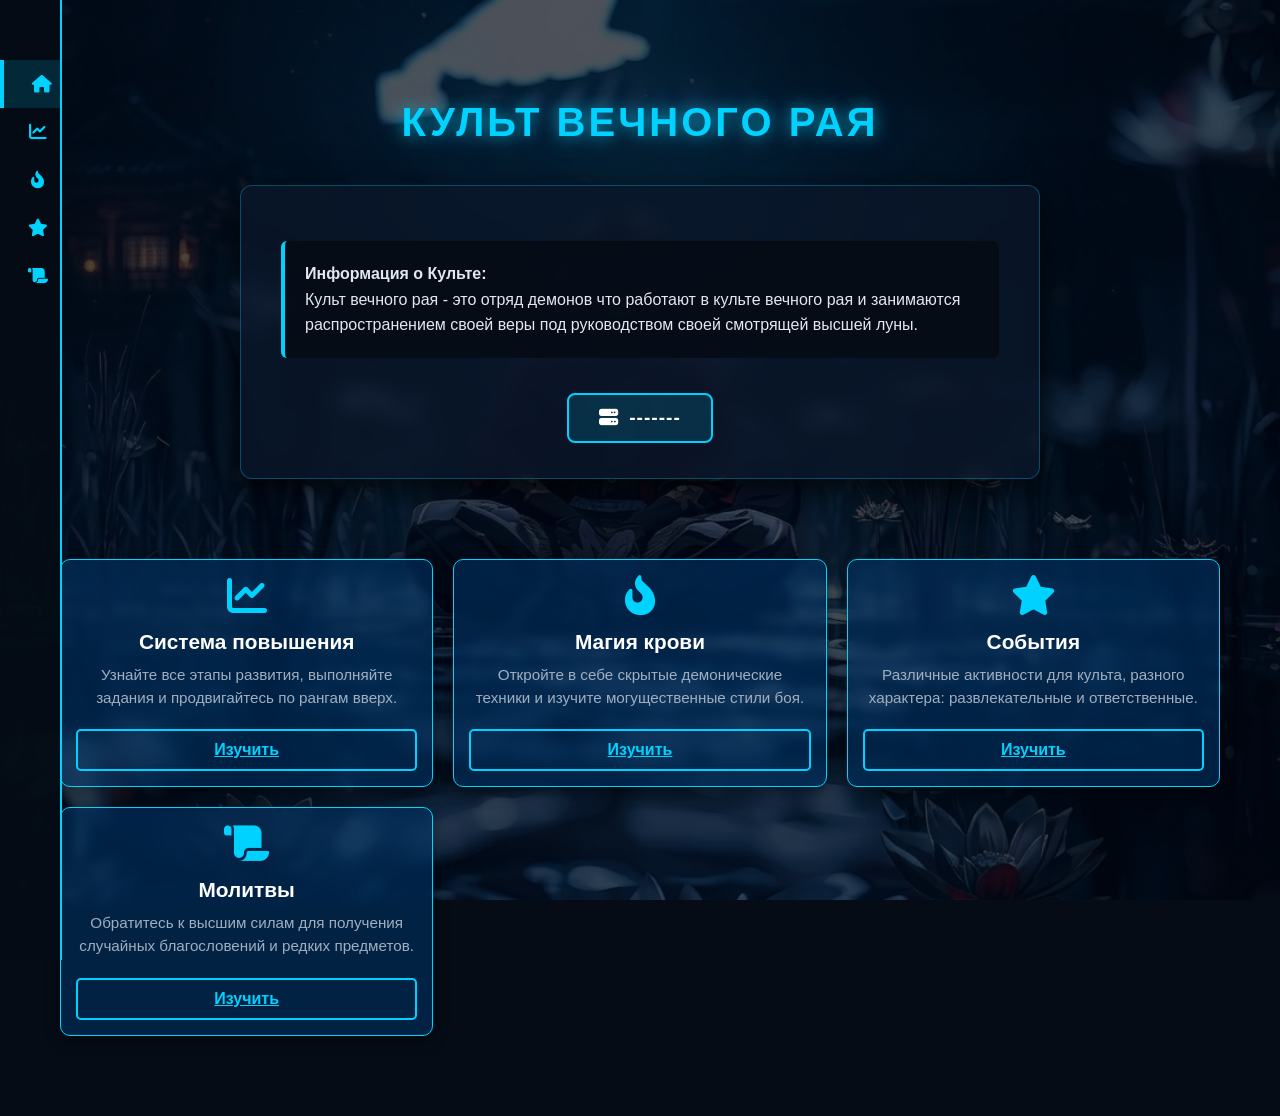
==== index.html @ df0eec6b "Add files via upload" ====
<!DOCTYPE html>
<html lang="ru">
<head>
    <meta charset="UTF-8">
    <meta name="viewport" content="width=device-width, initial-scale=1.0">
    <title>Культ Вечного Рая — Главная</title>
    <link rel="stylesheet" href="https://cdnjs.cloudflare.com/ajax/libs/font-awesome/6.4.0/css/all.min.css">
    <link rel="stylesheet" href="style.css">
</head>
<body>

    <div id="snow-container"></div>

    <div class="sidebar">
        <a class="sidebar-item active-nav" href="index.html">
            <i class="fa-solid fa-house"></i>
            <span>Главная</span>
        </a>
        <a class="sidebar-item" href="rank.html">
            <i class="fa-solid fa-chart-line"></i>
            <span>Система повышения</span>
        </a>
        <a class="sidebar-item" href="blood.html">
            <i class="fa-solid fa-fire-flame-curved"></i>
            <span>Магия крови</span>
        </a>
        <a class="sidebar-item" href="events.html">
            <i class="fa-solid fa-star"></i>
            <span>События</span>
        </a>
        <a class="sidebar-item" href="prayers.html">
            <i class="fa-solid fa-scroll"></i>
            <span>Молитвы</span>
        </a>
    </div>

    <div class="main-container">
        <div class="main-header">Культ Вечного Рая</div>
        
        <div class="hero-section">
            
            <div class="info-textbox">
                <strong>Информация о Культе:</strong><br>
                Культ вечного рая - это отряд демонов что работают в культе вечного рая и занимаются распространением своей веры под руководством своей смотрящей высшей луны.
            </div>
            
            <div class="server-ip-box" id="ipBox" onclick="copyIP()">
                <i class="fa-solid fa-server"></i>
                <span id="ipText">-------</span>
            </div>
        </div>

        <div class="cards-grid">
            
            <div class="card">
                <div>
                    <i class="fa-solid fa-chart-line"></i>
                    <h3>Система повышения</h3>
                    <p>Узнайте все этапы развития, выполняйте задания и продвигайтесь по рангам вверх.</p>
                </div>
                <a href="rank.html" class="card-btn">Изучить</a>
            </div>

            <div class="card">
                <div>
                    <i class="fa-solid fa-fire-flame-curved"></i>
                    <h3>Магия крови</h3>
                    <p>Откройте в себе скрытые демонические техники и изучите могущественные стили боя.</p>
                </div>
                <a href="blood.html" class="card-btn">Изучить</a>
            </div>

            <div class="card">
                <div>
                    <i class="fa-solid fa-star"></i>
                    <h3>События</h3>
                    <p>Различные активности для культа, разного характера: развлекательные и ответственные.
                </div>
                <a href="events.html" class="card-btn">Изучить</a>
            </div>

            <div class="card">
                <div>
                    <i class="fa-solid fa-scroll"></i>
                    <h3>Молитвы</h3>
                    <p>Обратитесь к высшим силам для получения случайных благословений и редких предметов.</p>
                </div>
                <a href="prayers.html" class="card-btn">Изучить</a>
            </div>

        </div>
    </div>

    <script src="script.js"></script>
</body>
</html>
---- style.css ----
/* Базовые стили и глубокий тёмный фон для эффекта снега */
body {
    margin: 0;
    padding: 0;
    font-family: 'Arial', sans-serif;
    color: #fff;
    background-color: #050b14;
    background-size: cover;
    background-position: center;
    background-attachment: fixed;
    min-height: 100vh;
    display: flex;
    flex-direction: column;
    align-items: center;
    overflow-x: hidden;
    position: relative;
}

/* Контейнер для падающего снега */
#snow-container {
    position: fixed;
    top: 0;
    left: 0;
    width: 100%;
    height: 100%;
    pointer-events: none;
    z-index: 999;
}

/* Стиль отдельной снежинки */
.snowflake {
    position: absolute;
    top: -10px;
    color: #fff;
    font-family: Arial, sans-serif;
    cursor: default;
    user-select: none;
    animation: fall linear infinite;
    opacity: 0.8;
}

@keyframes fall {
    0% { transform: translateY(0) translateX(0) rotate(0deg); }
    100% { transform: translateY(105vh) translateX(50px) rotate(360deg); }
}

/* Выдвижная шторка навигации */
.sidebar {
    position: fixed;
    left: 0;
    top: 0;
    height: 100%;
    width: 60px;
    background-color: rgba(6, 13, 23, 0.95);
    border-right: 2px solid #00d2ff;
    overflow-x: hidden;
    transition: width 0.4s cubic-bezier(0.4, 0, 0.2, 1);
    z-index: 1000;
    padding-top: 20px;
}

.sidebar:hover { width: 260px; }

.sidebar-item {
    display: flex;
    align-items: center;
    padding: 15px 20px;
    color: #a0aec0;
    transition: all 0.3s;
    white-space: nowrap;
    cursor: pointer;
}

.sidebar-item:hover {
    background: rgba(0, 210, 255, 0.1);
    color: #00d2ff;
    padding-left: 25px;
}

.sidebar-item i {
    font-size: 20px;
    width: 30px;
    min-width: 30px;
    text-align: center;
    color: #00d2ff;
}

.sidebar-item span {
    margin-left: 15px;
    font-size: 16px;
    opacity: 0;
    transition: opacity 0.2s;
}

.sidebar:hover .sidebar-item span { opacity: 1; }

/* Основной контейнер */
.main-container {
    margin-left: 60px;
    max-width: 1100px;
    width: 100%;
    padding: 40px 20px;
    display: flex;
    flex-direction: column;
    align-items: center;
    text-align: center;
    box-sizing: border-box;
    z-index: 10;
}

/* Главная шапка страницы */
.main-header {
    font-size: 3rem;
    font-weight: bold;
    text-transform: uppercase;
    letter-spacing: 3px;
    margin-top: 40px;
    color: #fff;
    text-shadow: 0 0 15px rgba(0, 210, 255, 0.6), 0 0 30px rgba(0, 210, 255, 0.3);
}

/* Центральный блок с информацией */
.hero-section {
    background: rgba(10, 23, 42, 0.8);
    border: 1px solid rgba(0, 210, 255, 0.3);
    border-radius: 12px;
    padding: 35px 40px;
    margin-top: 30px;
    backdrop-filter: blur(8px);
    box-shadow: 0 10px 30px rgba(0,0,0,0.7);
    width: 100%;
    max-width: 800px;
    box-sizing: border-box;
}

.hero-section p {
    color: #a0aec0;
    font-size: 1.1rem;
    margin-bottom: 25px;
}

/* Окошко для информации о Культе */
.info-textbox {
    background: rgba(5, 12, 22, 0.9);
    border-left: 4px solid #00d2ff;
    border-radius: 6px;
    padding: 20px;
    text-align: left;
    margin: 20px 0;
    color: #e2e8f0;
    font-size: 1rem;
    line-height: 1.6;
}

/* Блок IP адреса */
.server-ip-box {
    margin-top: 15px;
    background: rgba(0, 210, 255, 0.15);
    border: 2px solid #00d2ff;
    padding: 12px 30px;
    border-radius: 8px;
    font-size: 1.2rem;
    font-weight: bold;
    letter-spacing: 1px;
    cursor: pointer;
    transition: transform 0.2s, background 0.2s;
    display: inline-flex;
    align-items: center;
    gap: 10px;
}

.server-ip-box:hover {
    transform: scale(1.05);
    background: rgba(0, 210, 255, 0.25);
}

/* Сетка карточек */
.cards-grid {
    display: grid;
    grid-template-columns: repeat(auto-fit, minmax(220px, 1fr));
    gap: 25px;
    width: 100%;
    margin-top: 60px;
}

/* Карточка */
.card {
    background: rgba(10, 23, 42, 0.85);
    border-bottom: 4px solid #00d2ff;
    border-radius: 10px;
    padding: 25px;
    text-align: left;
    transition: transform 0.3s, box-shadow 0.3s;
    display: flex;
    flex-direction: column;
    justify-content: space-between;
    box-shadow: 0 5px 15px rgba(0,0,0,0.4);
    backdrop-filter: blur(5px);
}

.card:hover {
    transform: translateY(-8px);
    box-shadow: 0 12px 25px rgba(0, 210, 255, 0.3);
}

.card i {
    font-size: 2.5rem;
    color: #00d2ff;
    margin-bottom: 15px;
}

.card h3 {
    margin: 0 0 10px 0;
    font-size: 1.3rem;
    color: #fff;
}

.card p {
    margin: 0 0 20px 0;
    color: #a0aec0;
    font-size: 0.95rem;
    line-height: 1.5;
}

/* Кнопка "Изучить" */
.card-btn {
    background: transparent;
    border: 2px solid #00d2ff;
    color: #00d2ff;
    padding: 10px 20px;
    border-radius: 5px;
    font-weight: bold;
    cursor: pointer;
    transition: all 0.3s;
    text-align: center;
    display: block;
    width: 100%;
    box-sizing: border-box;
}

.card-btn:hover {
    background: #00d2ff;
    color: #050b14;
}

/* СТИЛИ ДЛЯ ВСПЛЫВАЮЩИХ ОКОН */
.modal-overlay {
    position: fixed;
    top: 0;
    left: 0;
    width: 100%;
    height: 100%;
    background: rgba(5, 11, 20, 0.85);
    backdrop-filter: blur(10px);
    display: flex;
    justify-content: center;
    align-items: center;
    z-index: 2000;
    opacity: 0;
    pointer-events: none;
    transition: opacity 0.3s ease;
}

.modal-overlay.active {
    opacity: 1;
    pointer-events: auto;
}

.modal-content {
    background: rgba(10, 23, 42, 0.95);
    border: 2px solid #00d2ff;
    border-radius: 15px;
    width: 90%;
    max-width: 650px;
    padding: 30px;
    box-shadow: 0 0 30px rgba(0, 210, 255, 0.4);
    position: relative;
    transform: scale(0.8);
    transition: transform 0.3s ease;
    text-align: left;
    box-sizing: border-box;
}

.modal-overlay.active .modal-content {
    transform: scale(1);
}

.modal-header-block {
    display: flex;
    align-items: center;
    gap: 15px;
    border-bottom: 1px solid rgba(0, 210, 255, 0.3);
    padding-bottom: 15px;
    margin-bottom: 20px;
}

.modal-header-block i {
    font-size: 2rem;
    color: #00d2ff;
}

.modal-header-block h2 {
    margin: 0;
    font-size: 1.8rem;
}

.modal-body {
    font-size: 1rem;
    line-height: 1.6;
    color: #e2e8f0;
    max-height: 400px;
    overflow-y: auto;
    padding-right: 10px;
}

.modal-body::-webkit-scrollbar { width: 6px; }
.modal-body::-webkit-scrollbar-thumb { background: #00d2ff; border-radius: 10px; }

.close-modal-btn {
    background: #00d2ff;
    color: #050b14;
    border: none;
    padding: 10px 22px;
    font-weight: bold;
    border-radius: 5px;
    cursor: pointer;
    margin-top: 25px;
    float: right;
    transition: background 0.2s, transform 0.1s;
}

.close-modal-btn:hover {
    background: #00b2d4;
    transform: translateY(-2px);
}
/* Стили для системы повышения */
.main-container { padding: 20px; }
.main-header { font-size: 2.5rem; color: #00d2ff; text-align: center; margin-bottom: 10px; }
.main-subheader { text-align: center; color: #ffaa00; margin-bottom: 30px; }

.ranks-grid { display: grid; grid-template-columns: repeat(auto-fit, minmax(300px, 1fr)); gap: 20px; }
.rank-card { background: rgba(10, 25, 45, 0.8); border: 1px solid #00d2ff; border-radius: 12px; padding: 20px; }
.card-header { display: flex; align-items: center; gap: 15px; margin-bottom: 15px; }
.icon-box { width: 45px; height: 45px; border: 2px solid #00d2ff; border-radius: 50%; display: flex; align-items: center; justify-content: center; color: #00d2ff; }
.rank-title { font-size: 1.2rem; font-weight: bold; }
.rank-points { font-size: 1.4rem; font-weight: bold; margin-bottom: 10px; }
.kd-line { font-size: 0.9rem; color: #ccc; margin-bottom: 10px; }
.progress-bar { height: 4px; background: rgba(255, 255, 255, 0.1); border-radius: 2px; margin-bottom: 15px; overflow: hidden; }
.progress-fill { height: 100%; background: #00d2ff; width: 60%; }
.description { font-size: 0.85rem; color: #aaa; }
.ranks-grid { display: grid; grid-template-columns: repeat(auto-fit, minmax(250px, 1fr)); gap: 20px; margin-top: 20px; }
.rank-card { background: rgba(10, 25, 45, 0.9); border: 1px solid #00d2ff; padding: 20px; border-radius: 10px; text-align: center; }
.rank-title { font-weight: bold; margin-bottom: 10px; color: #fff; }
.kd-line { color: #00d2ff; font-size: 0.9rem; }
.rank-card {
    background: linear-gradient(145deg, #0f1c30, #050c16);
    border: 1px solid rgba(0, 210, 255, 0.4);
    border-radius: 16px;
    padding: 25px;
    box-shadow: 0 4px 15px rgba(0, 0, 0, 0.5);
    transition: transform 0.3s ease;
}

.rank-card:hover { transform: scale(1.02); border-color: #00d2ff; }

.rank-title { font-size: 1.3rem; font-weight: 700; color: #fff; margin-bottom: 5px; }

.rank-points { font-size: 1.6rem; color: #00d2ff; font-weight: bold; margin-bottom: 10px; }

.kd-line { font-size: 0.95rem; color: #a0a0a0; margin-bottom: 15px; display: flex; align-items: center; gap: 8px; }

.description { font-size: 0.9rem; color: #888; line-height: 1.5; font-style: italic; }

.progress-bar { height: 8px; background: #0a192f; border-radius: 4px; margin-bottom: 15px; overflow: hidden; }

.progress-fill { height: 100%; background: linear-gradient(90deg, #00d2ff, #0066ff); box-shadow: 0 0 10px #00d2ff; }

.ranks-grid { 
    display: grid; 
    grid-template-columns: repeat(auto-fit, minmax(300px, 1fr)); 
    gap: 25px; 
    padding: 20px; 
}
.rank-card { 
    background: linear-gradient(135deg, #0e1e35, #081525); 
    border: 1px solid #00d2ff; 
    border-radius: 16px; 
    padding: 25px; 
    transition: 0.3s; 
}
.rank-card:hover { transform: translateY(-10px); border-color: #fff; }
.card-header { display: flex; align-items: center; gap: 15px; margin-bottom: 15px; }
.icon-box { width: 50px; height: 50px; border: 2px solid #00d2ff; border-radius: 50%; display: flex; align-items: center; justify-content: center; color: #00d2ff; font-size: 22px; }
.rank-title { font-size: 1.3rem; font-weight: bold; color: #fff; }
.rank-points { font-size: 1.5rem; color: #00d2ff; font-weight: bold; margin-bottom: 5px; }
.kd-line { color: #aaa; margin-bottom: 10px; font-size: 0.9rem; }
.progress-bar { height: 8px; background: #050c16; border-radius: 4px; overflow: hidden; margin-bottom: 15px; }
.progress-fill { height: 100%; background: linear-gradient(90deg, #00d2ff, #0066ff); }
.description { color: #888; font-size: 0.85rem; line-height: 1.4; }
body {
    background-color: #050c16 !important;
    color: #ffffff !important;
    font-family: Arial, sans-serif;
}

.main-container {
    padding: 40px;
    max-width: 1000px;
    margin: 0 auto;
}

.ranks-grid {
    display: grid;
    grid-template-columns: repeat(auto-fit, minmax(250px, 1fr));
    gap: 20px;
}

.rank-card {
    background: #0f1c30;
    border: 1px solid #00d2ff;
    padding: 20px;
    border-radius: 12px;
    text-align: center;
}

.rank-card h3 {
    color: #00d2ff;
    margin-top: 0;
}
/* Навигация */
.sidebar { position: fixed; left: 0; top: 0; width: 220px; height: 100%; background: #050c16; border-right: 1px solid #00d2ff; padding-top: 20px; z-index: 1000; }
.sidebar-item { display: block; padding: 15px; color: white; text-decoration: none; font-size: 1.1rem; }
.active-nav { background: rgba(0, 210, 255, 0.2); border-left: 4px solid #00d2ff; }
.main-container { margin-left: 240px; padding: 40px; color: white; }

/* Карточки */
.ranks-grid { display: grid; grid-template-columns: repeat(auto-fit, minmax(280px, 1fr)); gap: 20px; }
.rank-card { background: #0f1c30; border: 1px solid #00d2ff; padding: 25px; border-radius: 12px; text-align: center; }
.rank-card h3 { color: #00d2ff; margin-top: 0; }

/* Снежинки */
.snowflake { color: #fff; position: fixed; top: -20px; animation: fall 10s linear infinite; opacity: 0.6; pointer-events: none; }
@keyframes fall { to { transform: translateY(110vh); } }
.snowflake:nth-child(1) { left: 10%; animation-duration: 7s; }
.snowflake:nth-child(2) { left: 40%; animation-duration: 10s; }
.snowflake:nth-child(3) { left: 80%; animation-duration: 12s; }
/* =========================================
   ШТОРКА НАВИГАЦИИ (выезжает по наведению)
========================================== */
.sidebar { 
    position: fixed; 
    left: 0; 
    top: 0; 
    width: 60px; /* В закрытом виде (только иконки) */
    height: 100%; 
    background: #050c16; 
    border-right: 2px solid #00d2ff; 
    padding-top: 60px; 
    z-index: 1000; 
    transition: width 0.4s ease; /* Плавное открытие */
    overflow: hidden; /* Скрываем текст, когда закрыта */
    white-space: nowrap; /* Чтобы текст не переносился вниз */
}

/* Когда наводим мышку — открывается */
.sidebar:hover { 
    width: 250px; 
    box-shadow: 5px 0 15px rgba(0, 0, 0, 0.8);
}

.sidebar-item { 
    display: flex; 
    align-items: center;
    padding: 15px 20px; 
    color: white; 
    text-decoration: none; 
    font-size: 1.1rem; 
    transition: 0.3s;
}

/* Иконки в навигации всегда одного размера */
.sidebar-item i {
    min-width: 35px; 
    font-size: 1.2rem;
}

.active-nav { background: rgba(0, 210, 255, 0.2); border-left: 4px solid #00d2ff; }

/* =========================================
   ОСНОВНОЙ КОНТЕНТ (ЦЕНТРОВКА)
========================================== */
.main-container { 
    margin-left: 60px; /* Отступ равен закрытой шторке */
    padding: 40px 20px; 
    color: white; 
    display: flex;
    flex-direction: column;
    align-items: center; /* Выстраиваем всё ровно по центру */
}

.main-container h1 {
    color: #00d2ff;
    text-shadow: 0 0 10px rgba(0, 210, 255, 0.5);
    margin-bottom: 30px;
    text-align: center;
}

/* =========================================
   КАРТОЧКИ РАНГОВ (Широкие, чтобы не было пусто)
========================================== */
.ranks-grid { 
    display: flex; 
    flex-direction: column; /* В один столбик по центру */
    gap: 25px; 
    width: 100%;
    max-width: 800px; /* Делаем их широкими! */
}

.rank-card { 
    background: linear-gradient(135deg, #0a1526, #050c16); 
    border: 1px solid #00d2ff; 
    padding: 25px 40px; 
    border-radius: 12px; 
    text-align: center; 
    box-shadow: 0 4px 15px rgba(0, 210, 255, 0.05);
    transition: 0.3s;
}

/* Эффект при наведении на карточку */
.rank-card:hover {
    box-shadow: 0 4px 20px rgba(0, 210, 255, 0.3);
    transform: scale(1.02); /* Чуть-чуть увеличивается */
    background: linear-gradient(135deg, #0e1e35, #081220); 
}

.rank-card h3 { 
    color: #00d2ff; 
    margin-top: 0; 
    font-size: 1.5rem;
    margin-bottom: 15px;
}

.rank-card p {
    font-size: 1.1rem;
    color: #ccc;
}


/* =========================================
   БАЗОВЫЕ НАСТРОЙКИ ФОНА
========================================== */
body {
    background-color: #060b14; /* Темный фон */
    color: #ffffff;
    font-family: 'Segoe UI', Arial, sans-serif;
    margin: 0;
}

/* =========================================
   ШТОРКА НАВИГАЦИИ (как ты просил)
========================================== */
.sidebar { 
    position: fixed; 
    left: 0; 
    top: 0; 
    width: 60px; /* Свернутое состояние */
    height: 100%; 
    background: rgba(5, 12, 22, 0.95); 
    border-right: 2px solid #00d2ff; 
    padding-top: 60px; 
    z-index: 1000; 
    transition: width 0.4s ease; 
    overflow: hidden; 
    white-space: nowrap; 
}

/* Раскрывается при наведении */
.sidebar:hover { 
    width: 250px; 
    box-shadow: 5px 0 20px rgba(0, 0, 0, 0.8);
}

.sidebar-item { 
    display: flex; 
    align-items: center;
    padding: 15px 20px; 
    color: white; 
    text-decoration: none; 
    font-size: 0.95rem; /* Шрифт не крупный */
    font-weight: 400; /* Не жирный */
    transition: 0.3s;
}

.sidebar-item i {
    min-width: 35px; 
    font-size: 1.2rem;
    color: #00d2ff;
}

.sidebar-item span {
    opacity: 0;
    transition: opacity 0.3s;
}

.sidebar:hover .sidebar-item span {
    opacity: 1; /* Текст появляется при открытии */
}

.active-nav { background: rgba(0, 210, 255, 0.15); border-left: 4px solid #00d2ff; }
.sidebar-item:hover { background: rgba(255, 255, 255, 0.05); }

/* =========================================
   ЦЕНТРАЛЬНЫЙ КОНТЕНТ
========================================== */
.main-container { 
    margin-left: 60px; /* Место под свернутую шторку */
    padding: 50px 20px; 
    display: flex;
    flex-direction: column;
    align-items: center; /* Центрируем всё */
}

.page-subtitle {
    font-size: 1.1rem;
    color: #e0e0e0;
    margin-bottom: 40px;
    position: relative;
}

/* Линия над заголовком как на фото */
.page-subtitle::before {
    content: '';
    position: absolute;
    top: -15px;
    left: 50%;
    transform: translateX(-50%);
    width: 80%;
    height: 1px;
    background: linear-gradient(90deg, transparent, rgba(255,255,255,0.3), transparent);
}

/* =========================================
   КАРТОЧКИ РАНГОВ (Дизайн по фото)
========================================== */
.ranks-grid { 
    display: grid; 
    grid-template-columns: repeat(auto-fit, minmax(320px, 1fr)); /* Сетка карточек */
    gap: 30px; 
    width: 100%;
    max-width: 1100px; /* Широкая область, чтобы не было пустот */
}

.rank-card { 
    background: linear-gradient(145deg, #10336b, #0a1f44); /* Синий градиент как на фото */
    border-radius: 16px; 
    padding: 30px; 
    box-shadow: 0 10px 30px rgba(0, 0, 0, 0.5);
    border: 1px solid rgba(255, 255, 255, 0.05);
    display: flex;
    flex-direction: column;
    transition: transform 0.3s ease, box-shadow 0.3s ease;
}

.rank-card:hover {
    transform: translateY(-5px);
    box-shadow: 0 15px 40px rgba(0, 210, 255, 0.15);
    border: 1px solid rgba(0, 210, 255, 0.3);
}

/* Иконка в кружке слева сверху */
.card-icon {
    width: 45px;
    height: 45px;
    border-radius: 50%;
    border: 2px solid #00d2ff;
    display: flex;
    justify-content: center;
    align-items: center;
    font-size: 1.2rem;
    color: #fff;
    margin-bottom: 20px;
    box-shadow: 0 0 15px rgba(0, 210, 255, 0.3);
}

.card-title { 
    font-size: 1.4rem; 
    font-weight: bold; 
    margin-bottom: 10px;
}

.card-points {
    font-size: 1.8rem;
    font-weight: bold;
    margin-bottom: 15px;
}

/* Блок с КД и вертикальной палочкой */
.card-cooldown {
    display: flex;
    align-items: center;
    font-size: 0.85rem;
    color: #e0e0e0;
    margin-bottom: 15px;
}

/* Вертикальная палочка | */
.card-cooldown span {
    width: 3px;
    height: 14px;
    background-color: #e0e0e0;
    margin-right: 10px;
    border-radius: 2px;
}

.card-cooldown i {
    margin-right: 6px;
}

/* Полоса прогресса */
.card-progress {
    width: 100%;
    height: 6px;
    background: rgba(255, 255, 255, 0.1);
    border-radius: 3px;
    margin-bottom: 20px;
    overflow: hidden;
}

.progress-fill {
    height: 100%;
    background: #00d2ff; /* Цвет полоски */
    border-radius: 3px;
    box-shadow: 0 0 8px #00d2ff;
}

.card-desc {
    font-size: 0.9rem;
    color: #a0b0c0;
    line-height: 1.5;
}


/* =========================================
   ШТОРКА НАВИГАЦИИ (Плавная, не жирная)
========================================== */
.sidebar { 
    position: fixed; 
    left: 0; 
    top: 0; 
    width: 60px; 
    height: 100%; 
    background: rgba(5, 12, 22, 0.95); 
    border-right: 2px solid #00d2ff; 
    padding-top: 60px; 
    z-index: 1000; 
    transition: width 0.4s cubic-bezier(0.4, 0, 0.2, 1); 
    overflow: hidden; 
    white-space: nowrap; 
}

.sidebar:hover { 
    width: 250px; 
    box-shadow: 5px 0 25px rgba(0, 0, 0, 0.9);
}

.sidebar-item { 
    display: flex; 
    align-items: center;
    padding: 15px 20px; 
    color: #ffffff; 
    text-decoration: none; 
    font-size: 0.95rem; 
    font-weight: 400; /* Убрали жирность */
    transition: background 0.3s, opacity 0.3s;
}

.sidebar-item i {
    min-width: 35px; 
    font-size: 1.1rem;
    color: #00d2ff;
}

.sidebar-item span {
    opacity: 0;
    transition: opacity 0.2s ease;
}

.sidebar:hover .sidebar-item span {
    opacity: 1;
}

.active-nav { background: rgba(0, 210, 255, 0.15); border-left: 4px solid #00d2ff; }
.sidebar-item:hover { background: rgba(255, 255, 255, 0.05); }

/* =========================================
   ЦЕНТРОВКА КОНТЕНТА И СЕТКИ
========================================== */
.main-container { 
    margin-left: 60px; 
    padding: 60px 40px; 
    display: flex;
    flex-direction: column;
    align-items: center; /* Центрируем заголовок и сетку на экране */
    justify-content: center;
    min-height: 100vh;
    box-sizing: border-box;
}

.page-subtitle {
    font-size: 1.1rem;
    color: #e0e0e0;
    margin-bottom: 50px;
    position: relative;
    text-align: center;
}

.page-subtitle::before {
    content: '';
    position: absolute;
    top: -15px;
    left: 50%;
    transform: translateX(-50%);
    width: 150px;
    height: 1px;
    background: linear-gradient(90deg, transparent, rgba(0, 210, 255, 0.5), transparent);
}

/* СЕТКА КАРТОЧЕК (Идеально отцентрована) */
.ranks-grid { 
    display: grid; 
    grid-template-columns: repeat(auto-fit, minmax(310px, 1fr)); 
    gap: 30px; 
    width: 100%;
    max-width: 1100px; /* Ограничиваем максимальную ширину для красоты */
    justify-content: center; /* Центрируем карточки внутри сетки */
}

/* =========================================
   СТИЛЬНЫЕ КАРТОЧКИ РАНГОВ
========================================== */
.rank-card { 
    background: linear-gradient(145deg, #0d2244, #061124); 
    border-radius: 16px; 
    padding: 30px; 
    box-shadow: 0 10px 30px rgba(0, 0, 0, 0.6);
    border: 1px solid rgba(0, 210, 255, 0.1);
    display: flex;
    flex-direction: column;
    transition: transform 0.3s ease, box-shadow 0.3s ease, border-color 0.3s;
}

.rank-card:hover {
    transform: translateY(-5px);
    box-shadow: 0 15px 35px rgba(0, 210, 255, 0.2);
    border-color: rgba(0, 210, 255, 0.4);
}

.card-icon {
    width: 45px;
    height: 45px;
    border-radius: 50%;
    border: 2px solid #00d2ff;
    display: flex;
    justify-content: center;
    align-items: center;
    font-size: 1.1rem;
    color: #fff;
    margin-bottom: 20px;
    box-shadow: 0 0 15px rgba(0, 210, 255, 0.25);
}

.card-title { 
    font-size: 1.35rem; 
    font-weight: 600; 
    margin-bottom: 8px;
    color: #ffffff;
}

.card-points {
    font-size: 1.9rem;
    font-weight: 700;
    margin-bottom: 15px;
    color: #00d2ff;
    text-shadow: 0 0 10px rgba(0, 210, 255, 0.2);
}

.card-cooldown {
    display: flex;
    align-items: center;
    font-size: 0.85rem;
    color: #b0c4de;
    margin-bottom: 15px;
}

.card-cooldown span {
    width: 2px;
    height: 12px;
    background-color: #00d2ff;
    margin-right: 10px;
    border-radius: 2px;
}

.card-cooldown i {
    margin-right: 6px;
}

.card-progress {
    width: 100%;
    height: 5px;
    background: rgba(255, 255, 255, 0.08);
    border-radius: 3px;
    margin-bottom: 25px;
    overflow: hidden;
}

.progress-fill {
    height: 100%;
    background: linear-gradient(90deg, #00d2ff, #0077ff);
    border-radius: 3px;
    box-shadow: 0 0 8px rgba(0, 210, 255, 0.6);
}

.card-desc {
    font-size: 0.9rem;
    color: #9cb0c7;
    line-height: 1.5;
}

/* =========================================
   ГУСТОЙ ПАДАЮЩИЙ СНЕГ
========================================== */
.snowflakes {
    position: fixed;
    top: 0; left: 0; width: 100%; height: 100%;
    pointer-events: none;
    z-index: 999;
}
.snowflake {
    color: #fff;
    font-size: 1.1em;
    text-shadow: 0 0 5px rgba(255, 255, 255, 0.9);
    position: fixed;
    top: -10%;
    user-select: none;
    animation-name: fall, shake;
    animation-duration: 9s, 3s;
    animation-timing-function: linear, ease-in-out;
    animation-iteration-count: infinite, infinite;
    opacity: 0;
}
@keyframes fall {
    0% { top: -10%; opacity: 0; }
    15% { opacity: 0.75; }
    90% { opacity: 0.75; }
    100% { top: 100%; opacity: 0; }
}
@keyframes shake {
    0%, 100% { transform: translateX(0px); }
    50% { transform: translateX(50px); }
}
.snowflake:nth-of-type(1)  { left: 8%; animation-delay: 0s, 0s; font-size: 1.3em; }
.snowflake:nth-of-type(2)  { left: 18%; animation-delay: 1.5s, 0.5s; font-size: 0.8em; }
.snowflake:nth-of-type(3)  { left: 28%; animation-delay: 4s, 1s; font-size: 1.4em; animation-duration: 7s, 2s; }
.snowflake:nth-of-type(4)  { left: 38%; animation-delay: 2s, 1.5s; font-size: 0.9em; }
.snowflake:nth-of-type(5)  { left: 48%; animation-delay: 5s, 2s; font-size: 1.2em; animation-duration: 11s, 2.5s; }
.snowflake:nth-of-type(6)  { left: 58%; animation-delay: 1s, 0s; font-size: 0.8em; }
.snowflake:nth-of-type(7)  { left: 68%; animation-delay: 6s, 1s; font-size: 1.5em; animation-duration: 8s, 2s; }
.snowflake:nth-of-type(8)  { left: 78%; animation-delay: 3s, 1.5s; font-size: 1em; }
.snowflake:nth-of-type(9)  { left: 88%; animation-delay: 4.5s, 0.5s; font-size: 0.7em; animation-duration: 10s, 3s; }
.snowflake:nth-of-type(10) { left: 93%; animation-delay: 2.5s, 2s; font-size: 1.1em; }
.snowflake:nth-of-type(11) { left: 13%; animation-delay: 7s, 1s; font-size: 1.2em; }
.snowflake:nth-of-type(12) { left: 23%; animation-delay: 3.5s, 0s; font-size: 0.9em; }
.snowflake:nth-of-type(13) { left: 43%; animation-delay: 8s, 1.5s; font-size: 1.4em; animation-duration: 7.5s, 2s; }
.snowflake:nth-of-type(14) { left: 53%; animation-delay: 6.5s, 2s; font-size: 0.8em; }
.snowflake:nth-of-type(15) { left: 63%; animation-delay: 9s, 0.5s; font-size: 1.3em; }
.snowflake:nth-of-type(16) { left: 73%; animation-delay: 1.5s, 1s; font-size: 1em; }
.snowflake:nth-of-type(17) { left: 83%; animation-delay: 10s, 2s; font-size: 1.1em; animation-duration: 12s, 3s; }
.snowflake:nth-of-type(18) { left: 33%; animation-delay: 11s, 0s; font-size: 1.3em; }
.snowflake:nth-of-type(19) { left:  dugout; left: 6%; animation-delay: 12s, 1s; font-size: 0.9em; }
.snowflake:nth-of-type(20) { left: 50%; animation-delay: 0.5s, 1.5s; font-size: 1.2em; }


/* =========================================
   ЦЕНТРОВКА КОНТЕНТА И СЕТКИ
========================================== */
.main-container { 
    margin-left: 60px; 
    padding: 60px 40px; 
    display: flex;
    flex-direction: column;
    align-items: center; /* Центрируем заголовок и сетку на экране */
    justify-content: center;
    min-height: 100vh;
    box-sizing: border-box;
}

.page-subtitle {
    font-size: 1.1rem;
    color: #e0e0e0;
    margin-bottom: 50px;
    position: relative;
    text-align: center; /* Центрируем подзаголовок сайта */
}

.page-subtitle::before {
    content: '';
    position: absolute;
    top: -15px;
    left: 50%;
    transform: translateX(-50%);
    width: 150px;
    height: 1px;
    background: linear-gradient(90deg, transparent, rgba(0, 210, 255, 0.5), transparent);
}

/* СЕТКА КАРТОЧЕК */
.ranks-grid { 
    display: grid; 
    grid-template-columns: repeat(auto-fit, minmax(310px, 1fr)); 
    gap: 30px; 
    width: 100%;
    max-width: 1100px; 
    justify-content: center; 
}

/* =========================================
   СТИЛЬНЫЕ КАРТОЧКИ РАНГОВ (ТЕКСТ ПО ЦЕНТРУ)
========================================== */
.rank-card { 
    background: linear-gradient(145deg, #0d2244, #061124); 
    border-radius: 16px; 
    padding: 30px; 
    box-shadow: 0 10px 30px rgba(0, 0, 0, 0.6);
    border: 1px solid rgba(0, 210, 255, 0.1);
    display: flex;
    flex-direction: column;
    align-items: center; /* ВОТ ЭТО ЦЕНТРИРУЕТ ВСЕ ЭЛЕМЕНТЫ ВНУТРИ КАРТОЧКИ */
    text-align: center;  /* ВОТ ЭТО ЦЕНТРИРУЕТ ВЕСЬ ТЕКСТ ВНУТРИ КАРТОЧКИ */
    transition: transform 0.3s ease, box-shadow 0.3s ease, border-color 0.3s;
}

.rank-card:hover {
    transform: translateY(-5px);
    box-shadow: 0 15px 35px rgba(0, 210, 255, 0.2);
    border-color: rgba(0, 210, 255, 0.4);
}

.card-icon {
    width: 45px;
    height: 45px;
    border-radius: 50%;
    border: 2px solid #00d2ff;
    display: flex;
    justify-content: center;
    align-items: center;
    font-size: 1.1rem;
    color: #fff;
    margin-bottom: 20px;
    box-shadow: 0 0 15px rgba(0, 210, 255, 0.25);
}

.card-title { 
    font-size: 1.35rem; 
    font-weight: 600; 
    margin-bottom: 8px;
    color: #ffffff;
}

.card-points {
    font-size: 1.9rem;
    font-weight: 700;
    margin-bottom: 15px;
    color: #00d2ff;
    text-shadow: 0 0 10px rgba(0, 210, 255, 0.2);
}

.card-cooldown {
    display: flex;
    align-items: center;
    justify-content: center; /* Центрируем КД с иконкой часов */
    font-size: 0.85rem;
    color: #b0c4de;
    margin-bottom: 15px;
}

.card-cooldown span {
    width: 2px;
    height: 12px;
    background-color: #00d2ff;
    margin-right: 10px;
    border-radius: 2px;
}

.card-cooldown i {
    margin-right: 6px;
}

.card-progress {
    width: 100%;
    height: 5px;
    background: rgba(255, 255, 255, 0.08);
    border-radius: 3px;
    margin-bottom: 25px;
    overflow: hidden;
}

.progress-fill {
    height: 100%;
    background: linear-gradient(90deg, #00d2ff, #0077ff);
    border-radius: 3px;
    box-shadow: 0 0 8px rgba(0, 210, 255, 0.6);
}

.card-desc {
    font-size: 0.9rem;
    color: #9cb0c7;
    line-height: 1.5;
}

/* =========================================
   ИДЕАЛЬНАЯ ЦЕНТРОВКА СТРАНИЦЫ ПО ЦЕНТРУ
========================================== */
.main-container { 
    margin: 0 auto; /* Убрали фиксацию слева, теперь страница строго по центру! */
    padding: 60px 20px; 
    display: flex;
    flex-direction: column;
    align-items: center; /* Центрируем заголовок и сетку */
    justify-content: center;
    min-height: 100vh;
    max-width: 1200px; /* Чтобы на огромных мониторах карточки не расползались слишком широко */
    box-sizing: border-box;
    position: relative;
}

.page-subtitle {
    font-size: 1.1rem;
    color: #e0e0e0;
    margin-bottom: 50px;
    position: relative;
    text-align: center;
}

.page-subtitle::before {
    content: '';
    position: absolute;
    top: -15px;
    left: 50%;
    transform: translateX(-50%);
    width: 150px;
    height: 1px;
    background: linear-gradient(90deg, transparent, rgba(0, 210, 255, 0.5), transparent);
}

/* СЕТКА КАРТОЧЕК */
.ranks-grid { 
    display: grid; 
    grid-template-columns: repeat(auto-fit, minmax(310px, 1fr)); 
    gap: 30px; 
    width: 100%;
    justify-content: center; 
}
/* =========================================
   СТИЛИ ДЛЯ ВЫТЯНУТЫХ КАРТОЧЕК ЗАДАНИЙ
========================================== */

/* Контейнер выстраивает карточки в один ровный столбец по центру */
.tasks-list-wide {
    display: flex;
    flex-direction: column;
    gap: 15px;
    width: 100%;
    max-width: 850px; /* Сделали уже, чтобы они смотрелись аккуратными рамками */
    margin-bottom: 60px;
}

/* Сама вытянутая карточка-рамка */
.task-card-wide {
    background: linear-gradient(90deg, #091a33, #040d1a);
    border: 1px solid rgba(0, 210, 255, 0.15); /* Четкая неоновая рамка */
    border-radius: 10px;
    padding: 18px 30px;
    display: flex;
    justify-content: space-between; /* Название слева, награда справа */
    align-items: center;
    box-shadow: 0 5px 15px rgba(0, 0, 0, 0.4);
    transition: transform 0.2s ease, border-color 0.2s, box-shadow 0.2s;
}

/* Эффект при наведении на вытянутую карточку */
.task-card-wide:hover {
    transform: scale(1.01);
    border-color: rgba(0, 210, 255, 0.5);
    box-shadow: 0 5px 20px rgba(0, 210, 255, 0.15);
}

/* Блок с текстом внутри карточки */
.task-wide-info {
    text-align: left; /* Текст внутри вытянутой карточки прижат влево для удобства чтения */
    padding-right: 20px;
}

/* Название задания */
.task-wide-name {
    font-size: 1.15rem;
    font-weight: 600;
    color: #ffffff;
    margin-bottom: 4px;
}

/* Описание задания под названием */
.task-wide-desc {
    font-size: 0.85rem;
    color: #8fa0b5;
    margin: 0;
}

/* Награда (лед) с правой стороны */
.task-wide-reward {
    font-size: 1.3rem;
    font-weight: 700;
    color: #00d2ff;
    white-space: nowrap; /* Чтобы текст не переносился */
    background: rgba(0, 210, 255, 0.08);
    padding: 6px 14px;
    border-radius: 6px;
    border: 1px solid rgba(0, 210, 255, 0.2);
}

/* =========================================
   СТИЛИ ДЛЯ СТРАНИЦЫ ЗАМОРОЖЕННЫХ СОБЫТИЙ
========================================== */

/* Большая карточка-плашка по центру */
.frozen-status-card {
    background: linear-gradient(145deg, #07162c, #030a14);
    border: 2px dashed rgba(0, 210, 255, 0.3); /* Пунктирная ледяная рамка */
    border-radius: 20px;
    padding: 60px 40px;
    width: 100%;
    max-width: 700px; /* Делаем её достаточно большой */
    text-align: center;
    box-shadow: 0 15px 40px rgba(0, 0, 0, 0.7), 
                inset 0 0 20px rgba(0, 210, 255, 0.05);
    display: flex;
    flex-direction: column;
    align-items: center;
    margin-top: 20px;
}

/* Огромная светящаяся снежинка */
.frozen-icon {
    font-size: 4rem;
    color: #00d2ff;
    margin-bottom: 25px;
    animation: pulse-glow 3s infinite ease-in-out;
}

/* Текст ВРЕМЕННО ЗАМОРОЖЕНО */
.frozen-title {
    font-size: 2rem;
    font-weight: 800;
    color: #ffffff;
    letter-spacing: 3px;
    margin-bottom: 15px;
    text-shadow: 0 0 15px rgba(0, 210, 255, 0.4);
}

/* Описание */
.frozen-text {
    font-size: 1.05rem;
    color: #8fa0b5;
    line-height: 1.6;
    margin: 0 0 30px 0;
}

/* Ледяная декоративная полоса на дне карточки */
.frozen-bar {
    width: 40%;
    height: 4px;
    background: #00d2ff;
    border-radius: 2px;
    box-shadow: 0 0 10px #00d2ff;
}

/* Анимация пульсации иконки, будто она дышит холодом */
@keyframes pulse-glow {
    0%, 100% { transform: scale(1); filter: drop-shadow(0 0 5px rgba(0, 210, 255, 0.4)); }
    50% { transform: scale(1.08); filter: drop-shadow(0 0 15px rgba(0, 210, 255, 0.8)); }
}

/* =========================================
   ОБНОВЛЕННЫЕ УВЕЛИЧЕННЫЕ СТИЛИ ДЛЯ МАГИИ КРОВИ
========================================== */


/* Контейнер для списка магии (Сделали шире: с 900px до 1050px) */
.blood-arts-list {
    display: flex;
    flex-direction: column;
    gap: 30px; /* Чуть увеличили отступ между самими карточками */
    width: 100%;
    max-width: 1050px; 
    margin-bottom: 60px;
}


/* Большая вытянутая карточка техники */
.blood-art-card {
    background: linear-gradient(90deg, #091a33, #040d1a);
    border: 1px solid rgba(0, 210, 255, 0.15);
    border-radius: 16px; /* Чуть более мягкое закругление */
    padding: 25px; /* Увеличили внутренние отступы */
    display: flex;
    align-items: center;
    gap: 35px; /* Больше свободного места между фото и текстом */
    box-shadow: 0 12px 35px rgba(0, 0, 0, 0.6);
    transition: transform 0.3s ease, border-color 0.3s, box-shadow 0.3s;
}


/* Наведение на карточку техники */
.blood-art-card:hover {
    transform: translateY(-4px);
    border-color: rgba(0, 210, 255, 0.45);
    box-shadow: 0 15px 40px rgba(0, 210, 255, 0.18);
}


/* УВЕЛИЧЕННЫЕ КАРТИНКИ (Было: 220x130 -> Стало: 320x190) */
.blood-art-img {
    width: 320px;
    height: 190px;
    object-fit: cover; 
    border-radius: 10px;
    border: 2px solid rgba(0, 210, 255, 0.35);
    box-shadow: 0 0 20px rgba(0, 210, 255, 0.15);
    flex-shrink: 0; 
}


/* Текстовый блок внутри карточки */
.blood-art-info {
    text-align: left;
}


/* Название техники (Сделали крупнее и заметнее) */
.blood-art-name {
    font-size: 1.55rem; 
    font-weight: 700;
    color: #ffffff;
    margin: 0 0 12px 0;
    text-shadow: 0 0 12px rgba(0, 210, 255, 0.25);
}


/* Описание техники (Чуть-чуть увеличили межстрочный интервал для легкого чтения) */
.blood-art-desc {
    font-size: 0.95rem;
    color: #a5b8cf; /* Сделали текст капельку светлее, чтобы глаза не напрягались */
    line-height: 1.6;
    margin: 0;
}


/* Адаптивность для экранов поменьше */
@media (max-width: 800px) {
    .blood-art-card {
        flex-direction: column;
        align-items: center;
        text-align: center;
        padding: 20px;
    }
    .blood-art-info {
        text-align: center;
    }
    .blood-art-img {
        width: 100%;
        max-width: 450px;
        height: 220px;
    }
}

/* =========================================
   СТИЛИ ДЛЯ СТРАНИЦЫ СВЯЩЕННЫХ МОЛИТВ
========================================== */


/* Сетка для скрижалей (плит) с молитвами */
.prayers-grid {
    display: grid;
    grid-template-columns: repeat(auto-fit, minmax(400px, 1fr)); /* Достаточно широкие карточки */
    gap: 35px;
    width: 100%;
    max-width: 1100px;
    margin-bottom: 60px;
    align-items: start;
}


/* Сама плита-скрижаль молитвы */
.prayer-tablet {
    background: linear-gradient(135deg, #051226, #020813);
    border: 1px solid rgba(0, 210, 255, 0.12);
    border-radius: 16px;
    padding: 35px 25px;
    box-shadow: 0 15px 35px rgba(0, 0, 0, 0.6),
                inset 0 0 20px rgba(0, 210, 255, 0.02);
    display: flex;
    flex-direction: column;
    align-items: center;
    transition: transform 0.4s cubic-bezier(0.165, 0.84, 0.44, 1), border-color 0.4s, box-shadow 0.4s;
}


/* Эффект легкого мистического парения при наведении */
.prayer-tablet:hover {
    transform: translateY(-5px);
    border-color: rgba(0, 210, 255, 0.35);
    box-shadow: 0 20px 45px rgba(0, 210, 255, 0.12);
}


/* Шапка молитвы */
.prayer-header {
    display: flex;
    flex-direction: column;
    align-items: center;
    margin-bottom: 25px;
    width: 100%;
}


/* Иконка древнего свитка */
.prayer-icon {
    font-size: 1.8rem;
    color: #00d2ff;
    margin-bottom: 12px;
    filter: drop-shadow(0 0 8px rgba(0, 210, 255, 0.4));
}


/* Название молитвы по центру */
.prayer-title {
    font-size: 1.4rem;
    font-weight: 700;
    color: #ffffff;
    text-align: center;
    margin: 0;
    letter-spacing: 1px;
    text-shadow: 0 0 10px rgba(255, 255, 255, 0.1);
}


/* Священный текст молитвы */
.prayer-content {
    width: 100%;
    text-align: center; /* Строго по центру, как в писаниях */
    font-family: 'Georgia', serif; /* Придали тексту легкий благородный/книжный стиль */
    font-style: italic; /* Курсив делает молитву более одухотворенной */
    line-height: 1.7; /* Просторное расстояние между строками */
    color: #b0c4de; /* Мягкий ледяной оттенок текста */
}


/* Абзацы (куплеты) молитвы */
.prayer-content p {
    margin: 0 0 20px 0;
    font-size: 1rem;
}


/* Последний абзац не должен иметь отступа снизу */
.prayer-content p:last-child {
    margin-bottom: 0;
}


/* Нижняя подпись (футер карточки) */
.prayer-footer {
    margin-top: 25px;
    padding-top: 15px;
    width: 80%;
    border-top: 1px dashed rgba(0, 210, 255, 0.1);
    font-size: 0.75rem;
    color: rgba(0, 210, 255, 0.4);
    text-transform: uppercase;
    letter-spacing: 2px;
    text-align: center;
}


/* Адаптивность под узкие экраны смартфонов */
@media (max-width: 500px) {
    .prayers-grid {
        grid-template-columns: 1fr;
    }
    .prayer-tablet {
        padding: 25px 15px;
    }
    .prayer-title {
        font-size: 1.2rem;
    }
    .prayer-content p {
        font-size: 0.9rem;
    }
}

/* =========================================
   1. ОБНОВЛЕННЫЕ СТИЛИ ФОНА (БЕЗ КАВЫЧЕК)
========================================== */
body {
    font-family: 'Poppins', 'Segoe UI', Tahoma, Geneva, Verdana, sans-serif;
    margin: 0;
    padding: 0;
    display: flex;
    min-height: 100vh;
    overflow-x: hidden; 
    color: #e0f0ff;


    /* НАСТРОЙКИ ФОНА */
    background-image: url(background.png); 
    background-repeat: no-repeat; 
    background-attachment: fixed; 
    background-size: cover; 
    background-position: center;
}


/* Полупрозрачный темный слой поверх картинки Доумы */
body::before {
    content: '';
    position: fixed;
    top: 0;
    left: 0;
    width: 100%;
    height: 100%;
    background: rgba(0, 8, 20, 0.7); 
    z-index: -1; 
}


/* =========================================
   2. СТИЛИ ДЛЯ МАГИИ КРОВИ (С ЭФФЕКТОМ СТЕКЛА)
========================================== */
.blood-arts-list {
    display: flex;
    flex-direction: column;
    gap: 30px; 
    width: 100%;
    max-width: 1050px; 
    margin-bottom: 60px;
}


.blood-art-card {
    background: rgba(9, 26, 51, 0.8) !important;
    backdrop-filter: blur(6px); 
    border: 1px solid rgba(0, 210, 255, 0.2);
    border-radius: 16px; 
    padding: 25px; 
    display: flex;
    align-items: center;
    gap: 35px; 
    box-shadow: 0 12px 35px rgba(0, 0, 0, 0.6);
    transition: transform 0.3s ease, border-color 0.3s, box-shadow 0.3s;
}


.blood-art-card:hover {
    transform: translateY(-4px);
    border-color: rgba(0, 210, 255, 0.5);
    box-shadow: 0 15px 40px rgba(0, 210, 255, 0.25);
}


.blood-art-img {
    width: 320px;
    height: 190px;
    object-fit: cover; 
    border-radius: 10px;
    border: 2px solid rgba(0, 210, 255, 0.35);
    box-shadow: 0 0 20px rgba(0, 210, 255, 0.15);
    flex-shrink: 0; 
}


.blood-art-info {
    text-align: left;
}


.blood-art-name {
    font-size: 1.55rem; 
    font-weight: 700;
    color: #ffffff;
    margin: 0 0 12px 0;
    text-shadow: 0 0 12px rgba(0, 210, 255, 0.25);
}


.blood-art-desc {
    font-size: 0.95rem;
    color: #edf3fa; 
    line-height: 1.6;
    margin: 0;
}


@media (max-width: 800px) {
    .blood-art-card {
        flex-direction: column;
        align-items: center;
        text-align: center;
        padding: 20px;
    }
    .blood-art-info {
        text-align: center;
    }
    .blood-art-img {
        width: 100%;
        max-width: 450px;
        height: 220px;
    }
}


/* =========================================
   3. СТИЛИ ДЛЯ МОЛИТВ (С ЭФФЕКТОМ СТЕКЛА)
========================================== */
.prayers-grid {
    display: grid;
    grid-template-columns: repeat(auto-fit, minmax(400px, 1fr)); 
    gap: 35px;
    width: 100%;
    max-width: 1100px;
    margin-bottom: 60px;
    align-items: start;
}


.prayer-tablet {
    background: rgba(5, 18, 38, 0.8) !important;
    backdrop-filter: blur(6px);
    border: 1px solid rgba(0, 210, 255, 0.18);
    border-radius: 16px;
    padding: 35px 25px;
    box-shadow: 0 15px 35px rgba(0, 0, 0, 0.6);
    display: flex;
    flex-direction: column;
    align-items: center;
    transition: transform 0.4s cubic-bezier(0.165, 0.84, 0.44, 1), border-color 0.4s, box-shadow 0.4s;
}


.prayer-tablet:hover {
    transform: translateY(-5px);
    border-color: rgba(0, 210, 255, 0.45);
    box-shadow: 0 20px 45px rgba(0, 210, 255, 0.18);
}


.prayer-header {
    display: flex;
    flex-direction: column;
    align-items: center;
    margin-bottom: 25px;
    width: 100%;
}


.prayer-icon {
    font-size: 1.8rem;
    color: #00d2ff;
    margin-bottom: 12px;
    filter: drop-shadow(0 0 8px rgba(0, 210, 255, 0.4));
}


.prayer-title {
    font-size: 1.4rem;
    font-weight: 700;
    color: #ffffff;
    text-align: center;
    margin: 0;
    letter-spacing: 1px;
    text-shadow: 0 0 10px rgba(255, 255, 255, 0.1);
}


.prayer-content {
    width: 100%;
    text-align: center; 
    font-family: 'Georgia', serif; 
    font-style: italic; 
    line-height: 1.7; 
    color: #ffffff; 
}


.prayer-content p {
    margin: 0 0 20px 0;
    font-size: 1rem;
}


.prayer-content p:last-child {
    margin-bottom: 0;
}


.prayer-footer {
    margin-top: 25px;
    padding-top: 15px;
    width: 80%;
    border-top: 1px dashed rgba(0, 210, 255, 0.15);
    font-size: 0.75rem;
    color: rgba(0, 210, 255, 0.6);
    text-transform: uppercase;
    letter-spacing: 2px;
    text-align: center;
}


@media (max-width: 500px) {
    .prayers-grid {
        grid-template-columns: 1fr;
    }
    .prayer-tablet {
        padding: 25px 15px;
    }
    .prayer-title {
        font-size: 1.2rem;
    }
    .prayer-content p {
        font-size: 0.9rem;
    }
}

/* =========================================
   4. ИСПРАВЛЕННЫЙ СТЕКЛЯННЫЙ ЭФФЕКТ ДЛЯ ВСЕХ СТРАНИЦ
========================================== */


/* 1. Главная страница (Карточки приветствия и статистики) */
.welcome-section .welcome-card,
.stats-grid .stat-card {
    background: rgba(5, 18, 38, 0.8) !important;
    backdrop-filter: blur(8px) !important;
    -webkit-backdrop-filter: blur(8px) !important;
    border: 1px solid rgba(0, 210, 255, 0.2) !important;
    box-shadow: 0 15px 35px rgba(0, 0, 0, 0.6) !important;
}


/* 2. Система повышения (Широкие карточки заданий) */
.tasks-list .task-card-wide {
    background: rgba(5, 18, 38, 0.8) !important;
    backdrop-filter: blur(8px) !important;
    -webkit-backdrop-filter: blur(8px) !important;
    border: 1px solid rgba(0, 210, 255, 0.2) !important;
    box-shadow: 0 15px 35px rgba(0, 0, 0, 0.6) !important;
}


/* 3. Страница Событий (Замороженные карточки статуса) */
.events-grid .frozen-status-card {
    background: rgba(5, 18, 38, 0.8) !important;
    backdrop-filter: blur(8px) !important;
    -webkit-backdrop-filter: blur(8px) !important;
    border: 1px solid rgba(0, 210, 255, 0.2) !important;
    box-shadow: 0 15px 35px rgba(0, 0, 0, 0.6) !important;
}


/* Делаем весь внутренний текст максимально ярким и читаемым */
.welcome-card p, 
.stat-card p, 
.task-desc, 
.frozen-text,
.frozen-status-card p {
    color: #ffffff !important;
    text-shadow: 0 1px 3px rgba(0, 0, 0, 0.8);
}

.cards-grid {
    display: grid;
    grid-template-columns: repeat(3, 1fr);
    gap: 20px;
    padding: 20px;
}

.card {
    background: rgba(0, 50, 100, 0.6); /* Полупрозрачный фон под лед */
    border: 1px solid #00d4ff;
    padding: 15px;
    border-radius: 10px;
    text-align: center;
}

.card img {
    width: 100%;
    height: 180px; /* Фиксированная высота для всех картинок */
    object-fit: cover; /* Чтобы фото не сплющивались */
    border-radius: 5px;
}
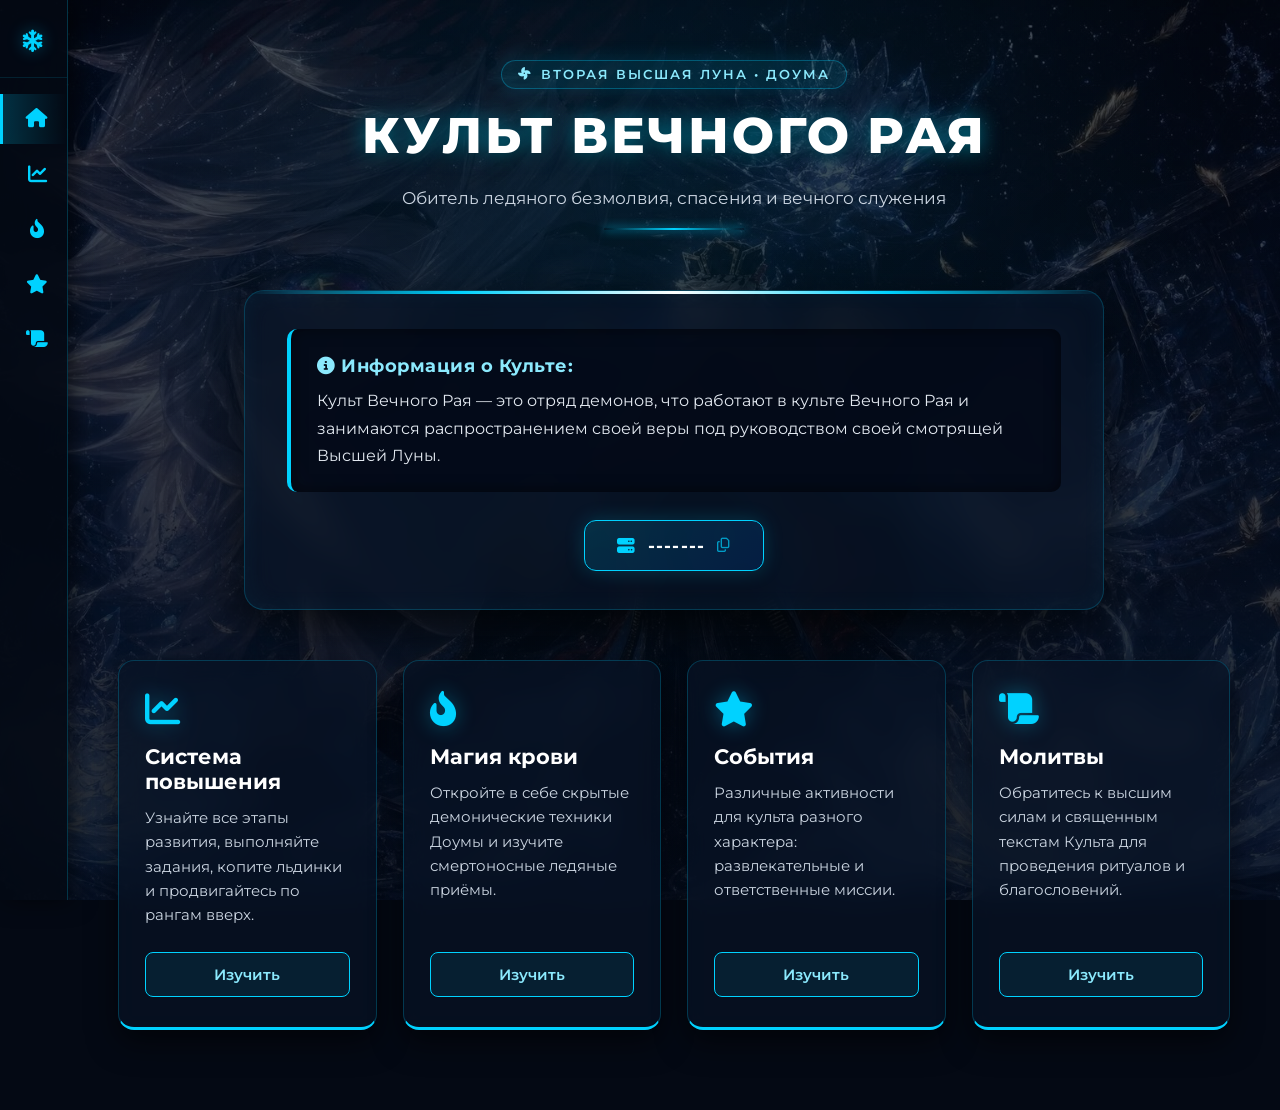
==== commit a096c372: "Add files via upload" ====
--- a/index.html
+++ b/index.html
@@ -11,7 +11,11 @@
 
     <div id="snow-container"></div>
 
-    <div class="sidebar">
+    <nav class="sidebar">
+        <div class="sidebar-logo">
+            <i class="fa-solid fa-snowflake"></i>
+            <span>Вечный Рай</span>
+        </div>
         <a class="sidebar-item active-nav" href="index.html">
             <i class="fa-solid fa-house"></i>
             <span>Главная</span>
@@ -32,31 +36,32 @@
             <i class="fa-solid fa-scroll"></i>
             <span>Молитвы</span>
         </a>
-    </div>
+    </nav>
 
-    <div class="main-container">
-        <div class="main-header">Культ Вечного Рая</div>
+    <main class="main-container">
+        <div class="cult-badge"><i class="fa-solid fa-fan"></i> Вторая Высшая Луна • Доума</div>
+        <h1 class="main-header">Культ Вечного Рая</h1>
+        <div class="page-subtitle">Обитель ледяного безмолвия, спасения и вечного служения</div>
         
         <div class="hero-section">
-            
             <div class="info-textbox">
-                <strong>Информация о Культе:</strong><br>
-                Культ вечного рая - это отряд демонов что работают в культе вечного рая и занимаются распространением своей веры под руководством своей смотрящей высшей луны.
+                <strong><i class="fa-solid fa-circle-info"></i> Информация о Культе:</strong><br>
+                Культ Вечного Рая — это отряд демонов, что работают в культе Вечного Рая и занимаются распространением своей веры под руководством своей смотрящей Высшей Луны.
             </div>
             
-            <div class="server-ip-box" id="ipBox" onclick="copyIP()">
+            <div class="server-ip-box" id="ipBox" onclick="copyIP()" title="Нажмите, чтобы скопировать IP">
                 <i class="fa-solid fa-server"></i>
                 <span id="ipText">-------</span>
+                <i class="fa-regular fa-copy" style="font-size: 0.9rem; opacity: 0.7;"></i>
             </div>
         </div>
 
         <div class="cards-grid">
-            
             <div class="card">
                 <div>
                     <i class="fa-solid fa-chart-line"></i>
                     <h3>Система повышения</h3>
-                    <p>Узнайте все этапы развития, выполняйте задания и продвигайтесь по рангам вверх.</p>
+                    <p>Узнайте все этапы развития, выполняйте задания, копите льдинки и продвигайтесь по рангам вверх.</p>
                 </div>
                 <a href="rank.html" class="card-btn">Изучить</a>
             </div>
@@ -65,7 +70,7 @@
                 <div>
                     <i class="fa-solid fa-fire-flame-curved"></i>
                     <h3>Магия крови</h3>
-                    <p>Откройте в себе скрытые демонические техники и изучите могущественные стили боя.</p>
+                    <p>Откройте в себе скрытые демонические техники Доумы и изучите смертоносные ледяные приёмы.</p>
                 </div>
                 <a href="blood.html" class="card-btn">Изучить</a>
             </div>
@@ -74,7 +79,7 @@
                 <div>
                     <i class="fa-solid fa-star"></i>
                     <h3>События</h3>
-                    <p>Различные активности для культа, разного характера: развлекательные и ответственные.
+                    <p>Различные активности для культа разного характера: развлекательные и ответственные миссии.</p>
                 </div>
                 <a href="events.html" class="card-btn">Изучить</a>
             </div>
@@ -83,14 +88,13 @@
                 <div>
                     <i class="fa-solid fa-scroll"></i>
                     <h3>Молитвы</h3>
-                    <p>Обратитесь к высшим силам для получения случайных благословений и редких предметов.</p>
+                    <p>Обратитесь к высшим силам и священным текстам Культа для проведения ритуалов и благословений.</p>
                 </div>
                 <a href="prayers.html" class="card-btn">Изучить</a>
             </div>
-
         </div>
-    </div>
+    </main>
 
     <script src="script.js"></script>
 </body>
-</html>
+</html>
--- a/style.css
+++ b/style.css
@@ -1,1809 +1,1082 @@
-/* Базовые стили и глубокий тёмный фон для эффекта снега */
-body {
+@import url('https://fonts.googleapis.com/css2?family=Cinzel:wght@600;700;800&family=Cormorant+Garamond:ital,wght@0,600;1,500;1,600&family=Montserrat:wght@400;500;600;700;800&display=swap');
+
+:root {
+    --bg-dark: #040914;
+    --glass-bg: rgba(7, 18, 36, 0.72);
+    --glass-bg-hover: rgba(11, 28, 54, 0.85);
+    --ice-primary: #00d2ff;
+    --ice-light: #8be9fd;
+    --ice-glow: rgba(0, 210, 255, 0.35);
+    --ice-border: rgba(0, 210, 255, 0.22);
+    --crimson-accent: #ff4757;
+    --gold-accent: #ffb86c;
+    --text-main: #f1f5f9;
+    --text-muted: #94a3b8;
+    --sidebar-collapsed: 68px;
+    --sidebar-expanded: 260px;
+}
+
+* {
+    box-sizing: border-box;
     margin: 0;
     padding: 0;
-    font-family: 'Arial', sans-serif;
-    color: #fff;
-    background-color: #050b14;
+}
+
+html {
+    scroll-behavior: smooth;
+}
+
+body {
+    font-family: 'Montserrat', sans-serif;
+    color: var(--text-main);
+    background-color: var(--bg-dark);
+    background-image: url('background.png');
+    background-repeat: no-repeat;
+    background-attachment: fixed;
     background-size: cover;
     background-position: center;
-    background-attachment: fixed;
     min-height: 100vh;
-    display: flex;
-    flex-direction: column;
-    align-items: center;
     overflow-x: hidden;
     position: relative;
 }
 
-/* Контейнер для падающего снега */
-#snow-container {
+/* Многослойное затемнение поверх фона Доумы для идеальной читаемости */
+body::before {
+    content: '';
     position: fixed;
-    top: 0;
-    left: 0;
-    width: 100%;
-    height: 100%;
+    inset: 0;
+    background: 
+        radial-gradient(circle at 50% 20%, rgba(0, 210, 255, 0.08) 0%, transparent 60%),
+        linear-gradient(180deg, rgba(3, 8, 18, 0.72) 0%, rgba(4, 10, 22, 0.86) 100%);
+    z-index: -1;
+}
+
+/* Стилизация скроллбара */
+::-webkit-scrollbar {
+    width: 8px;
+}
+::-webkit-scrollbar-track {
+    background: #030812;
+}
+::-webkit-scrollbar-thumb {
+    background: linear-gradient(180deg, var(--ice-primary), #0066ff);
+    border-radius: 4px;
+}
+
+/* =========================================
+   ПАДАЮЩИЙ СНЕГ
+========================================== */
+#snow-container, .snowflakes {
+    position: fixed;
+    inset: 0;
     pointer-events: none;
-    z-index: 999;
-}
-
-/* Стиль отдельной снежинки */
+    z-index: 998;
+    overflow: hidden;
+}
+
 .snowflake {
-    position: absolute;
-    top: -10px;
-    color: #fff;
-    font-family: Arial, sans-serif;
-    cursor: default;
+    position: fixed;
+    top: -5%;
+    color: #ffffff;
+    text-shadow: 0 0 8px var(--ice-primary);
     user-select: none;
+    pointer-events: none;
     animation: fall linear infinite;
-    opacity: 0.8;
 }
 
 @keyframes fall {
-    0% { transform: translateY(0) translateX(0) rotate(0deg); }
-    100% { transform: translateY(105vh) translateX(50px) rotate(360deg); }
-}
-
-/* Выдвижная шторка навигации */
+    0% {
+        transform: translateY(-5vh) translateX(0) rotate(0deg);
+        opacity: 0;
+    }
+    15% {
+        opacity: 0.75;
+    }
+    85% {
+        opacity: 0.75;
+    }
+    100% {
+        transform: translateY(105vh) translateX(45px) rotate(360deg);
+        opacity: 0;
+    }
+}
+
+/* =========================================
+   БОКОВАЯ НАВИГАЦИЯ (SIDEBAR)
+========================================== */
 .sidebar {
     position: fixed;
     left: 0;
     top: 0;
-    height: 100%;
-    width: 60px;
-    background-color: rgba(6, 13, 23, 0.95);
-    border-right: 2px solid #00d2ff;
-    overflow-x: hidden;
-    transition: width 0.4s cubic-bezier(0.4, 0, 0.2, 1);
+    width: var(--sidebar-collapsed);
+    height: 100vh;
+    background: rgba(4, 10, 20, 0.88);
+    backdrop-filter: blur(16px);
+    -webkit-backdrop-filter: blur(16px);
+    border-right: 1px solid var(--ice-border);
+    box-shadow: 4px 0 25px rgba(0, 0, 0, 0.6);
+    padding-top: 30px;
     z-index: 1000;
-    padding-top: 20px;
-}
-
-.sidebar:hover { width: 260px; }
+    transition: width 0.35s cubic-bezier(0.4, 0, 0.2, 1), box-shadow 0.35s ease;
+    overflow: hidden;
+    white-space: nowrap;
+    display: flex;
+    flex-direction: column;
+    gap: 6px;
+}
+
+.sidebar:hover {
+    width: var(--sidebar-expanded);
+    box-shadow: 10px 0 35px rgba(0, 210, 255, 0.15);
+    border-right-color: rgba(0, 210, 255, 0.45);
+}
+
+.sidebar-logo {
+    display: flex;
+    align-items: center;
+    padding: 0 20px 25px 20px;
+    margin-bottom: 10px;
+    border-bottom: 1px solid rgba(0, 210, 255, 0.12);
+    color: var(--ice-primary);
+    font-weight: 700;
+    letter-spacing: 1.5px;
+    font-size: 0.95rem;
+}
+
+.sidebar-logo i {
+    min-width: 28px;
+    font-size: 1.4rem;
+    text-align: center;
+    filter: drop-shadow(0 0 8px var(--ice-glow));
+}
+
+.sidebar-logo span {
+    margin-left: 16px;
+    opacity: 0;
+    transition: opacity 0.25s ease;
+    text-transform: uppercase;
+}
+
+.sidebar:hover .sidebar-logo span {
+    opacity: 1;
+}
 
 .sidebar-item {
     display: flex;
     align-items: center;
     padding: 15px 20px;
-    color: #a0aec0;
-    transition: all 0.3s;
-    white-space: nowrap;
-    cursor: pointer;
+    color: var(--text-muted);
+    text-decoration: none;
+    font-size: 0.95rem;
+    font-weight: 500;
+    transition: all 0.25s ease;
+    border-left: 3px solid transparent;
+}
+
+.sidebar-item i {
+    min-width: 28px;
+    font-size: 1.2rem;
+    text-align: center;
+    color: var(--ice-primary);
+    transition: transform 0.25s ease, filter 0.25s ease;
+}
+
+.sidebar-item span {
+    margin-left: 16px;
+    opacity: 0;
+    transition: opacity 0.25s ease, transform 0.25s ease;
+    transform: translateX(-5px);
+}
+
+.sidebar:hover .sidebar-item span {
+    opacity: 1;
+    transform: translateX(0);
 }
 
 .sidebar-item:hover {
+    background: rgba(0, 210, 255, 0.08);
+    color: #ffffff;
+    padding-left: 24px;
+}
+
+.sidebar-item:hover i {
+    transform: scale(1.15);
+    filter: drop-shadow(0 0 8px var(--ice-primary));
+}
+
+.sidebar-item.active-nav {
+    background: linear-gradient(90deg, rgba(0, 210, 255, 0.2), transparent);
+    color: #ffffff;
+    border-left: 3px solid var(--ice-primary);
+    font-weight: 600;
+}
+
+/* =========================================
+   ОСНОВНОЙ КОНТЕЙНЕР И ЗАГОЛОВКИ
+========================================== */
+.main-container {
+    margin: 0 auto;
+    padding: 60px 30px 80px calc(var(--sidebar-collapsed) + 30px);
+    max-width: 1240px;
+    width: 100%;
+    display: flex;
+    flex-direction: column;
+    align-items: center;
+    text-align: center;
+    position: relative;
+    z-index: 10;
+}
+
+.cult-badge {
+    display: inline-flex;
+    align-items: center;
+    gap: 8px;
+    padding: 6px 16px;
+    border-radius: 50px;
     background: rgba(0, 210, 255, 0.1);
-    color: #00d2ff;
-    padding-left: 25px;
-}
-
-.sidebar-item i {
-    font-size: 20px;
-    width: 30px;
-    min-width: 30px;
-    text-align: center;
-    color: #00d2ff;
-}
-
-.sidebar-item span {
-    margin-left: 15px;
-    font-size: 16px;
-    opacity: 0;
-    transition: opacity 0.2s;
-}
-
-.sidebar:hover .sidebar-item span { opacity: 1; }
-
-/* Основной контейнер */
-.main-container {
-    margin-left: 60px;
-    max-width: 1100px;
-    width: 100%;
-    padding: 40px 20px;
-    display: flex;
-    flex-direction: column;
-    align-items: center;
-    text-align: center;
-    box-sizing: border-box;
-    z-index: 10;
-}
-
-/* Главная шапка страницы */
-.main-header {
-    font-size: 3rem;
-    font-weight: bold;
+    border: 1px solid rgba(0, 210, 255, 0.3);
+    color: var(--ice-light);
+    font-size: 0.8rem;
+    font-weight: 600;
+    letter-spacing: 2px;
+    text-transform: uppercase;
+    margin-bottom: 16px;
+    box-shadow: 0 0 20px rgba(0, 210, 255, 0.15);
+}
+
+.main-header, .main-title {
+    font-family: 'Cinzel', 'Montserrat', serif;
+    font-size: clamp(2rem, 4vw, 3.1rem);
+    font-weight: 800;
     text-transform: uppercase;
     letter-spacing: 3px;
-    margin-top: 40px;
-    color: #fff;
-    text-shadow: 0 0 15px rgba(0, 210, 255, 0.6), 0 0 30px rgba(0, 210, 255, 0.3);
-}
-
-/* Центральный блок с информацией */
+    color: #ffffff;
+    margin-bottom: 14px;
+    text-shadow: 
+        0 0 20px rgba(0, 210, 255, 0.55),
+        0 4px 15px rgba(0, 0, 0, 0.9);
+}
+
+.content-spacing {
+    margin-top: 30px;
+}
+
+.page-subtitle {
+    font-size: 1.05rem;
+    color: #cbd5e1;
+    margin-bottom: 45px;
+    max-width: 680px;
+    line-height: 1.6;
+    position: relative;
+    padding-bottom: 18px;
+}
+
+.page-subtitle::after {
+    content: '';
+    position: absolute;
+    bottom: 0;
+    left: 50%;
+    transform: translateX(-50%);
+    width: 140px;
+    height: 2px;
+    background: linear-gradient(90deg, transparent, var(--ice-primary), transparent);
+    box-shadow: 0 0 10px var(--ice-primary);
+}
+
+.section-divider {
+    width: 100%;
+    max-width: 850px;
+    border: none;
+    height: 1px;
+    background: linear-gradient(90deg, transparent, rgba(0, 210, 255, 0.35), transparent);
+    margin: 50px 0 20px 0;
+}
+
+/* =========================================
+   ГЛАВНАЯ СТРАНИЦА (HERO & НАВИГАЦИОННЫЕ КАРТОЧКИ)
+========================================== */
 .hero-section {
-    background: rgba(10, 23, 42, 0.8);
-    border: 1px solid rgba(0, 210, 255, 0.3);
+    background: var(--glass-bg);
+    backdrop-filter: blur(14px);
+    -webkit-backdrop-filter: blur(14px);
+    border: 1px solid var(--ice-border);
+    border-radius: 20px;
+    padding: 38px 42px;
+    margin-top: 15px;
+    box-shadow: 0 20px 50px rgba(0, 0, 0, 0.7), inset 0 0 25px rgba(0, 210, 255, 0.05);
+    width: 100%;
+    max-width: 860px;
+    position: relative;
+    overflow: hidden;
+}
+
+.hero-section::before {
+    content: '';
+    position: absolute;
+    top: 0;
+    left: 0;
+    right: 0;
+    height: 3px;
+    background: linear-gradient(90deg, transparent, var(--ice-primary), #ffffff, var(--ice-primary), transparent);
+}
+
+.info-textbox {
+    background: rgba(3, 9, 20, 0.75);
+    border-left: 4px solid var(--ice-primary);
+    border-radius: 10px;
+    padding: 22px 26px;
+    text-align: left;
+    margin-bottom: 28px;
+    color: #e2e8f0;
+    font-size: 1.02rem;
+    line-height: 1.7;
+    box-shadow: inset 0 0 15px rgba(0, 0, 0, 0.5);
+}
+
+.info-textbox strong {
+    color: var(--ice-light);
+    font-size: 1.1rem;
+    display: inline-block;
+    margin-bottom: 6px;
+    letter-spacing: 0.5px;
+}
+
+.server-ip-box {
+    background: linear-gradient(135deg, rgba(0, 210, 255, 0.15), rgba(0, 102, 255, 0.15));
+    border: 1px solid var(--ice-primary);
+    padding: 14px 32px;
     border-radius: 12px;
-    padding: 35px 40px;
-    margin-top: 30px;
-    backdrop-filter: blur(8px);
-    box-shadow: 0 10px 30px rgba(0,0,0,0.7);
-    width: 100%;
-    max-width: 800px;
-    box-sizing: border-box;
-}
-
-.hero-section p {
-    color: #a0aec0;
     font-size: 1.1rem;
-    margin-bottom: 25px;
-}
-
-/* Окошко для информации о Культе */
-.info-textbox {
-    background: rgba(5, 12, 22, 0.9);
-    border-left: 4px solid #00d2ff;
-    border-radius: 6px;
-    padding: 20px;
-    text-align: left;
-    margin: 20px 0;
-    color: #e2e8f0;
-    font-size: 1rem;
-    line-height: 1.6;
-}
-
-/* Блок IP адреса */
-.server-ip-box {
-    margin-top: 15px;
-    background: rgba(0, 210, 255, 0.15);
-    border: 2px solid #00d2ff;
-    padding: 12px 30px;
-    border-radius: 8px;
-    font-size: 1.2rem;
-    font-weight: bold;
-    letter-spacing: 1px;
+    font-weight: 700;
+    letter-spacing: 1.2px;
+    color: #ffffff;
     cursor: pointer;
-    transition: transform 0.2s, background 0.2s;
+    transition: all 0.3s ease;
     display: inline-flex;
     align-items: center;
-    gap: 10px;
+    gap: 12px;
+    box-shadow: 0 0 20px rgba(0, 210, 255, 0.2);
+}
+
+.server-ip-box i {
+    color: var(--ice-primary);
 }
 
 .server-ip-box:hover {
-    transform: scale(1.05);
-    background: rgba(0, 210, 255, 0.25);
-}
-
-/* Сетка карточек */
+    transform: translateY(-3px) scale(1.03);
+    background: linear-gradient(135deg, rgba(0, 210, 255, 0.28), rgba(0, 102, 255, 0.28));
+    box-shadow: 0 8px 25px rgba(0, 210, 255, 0.4);
+}
+
 .cards-grid {
     display: grid;
-    grid-template-columns: repeat(auto-fit, minmax(220px, 1fr));
-    gap: 25px;
-    width: 100%;
-    margin-top: 60px;
-}
-
-/* Карточка */
+    grid-template-columns: repeat(auto-fit, minmax(250px, 1fr));
+    gap: 26px;
+    width: 100%;
+    margin-top: 50px;
+}
+
 .card {
-    background: rgba(10, 23, 42, 0.85);
-    border-bottom: 4px solid #00d2ff;
-    border-radius: 10px;
-    padding: 25px;
+    background: var(--glass-bg);
+    backdrop-filter: blur(12px);
+    -webkit-backdrop-filter: blur(12px);
+    border: 1px solid var(--ice-border);
+    border-bottom: 3px solid var(--ice-primary);
+    border-radius: 16px;
+    padding: 30px 26px;
     text-align: left;
-    transition: transform 0.3s, box-shadow 0.3s;
+    transition: all 0.35s cubic-bezier(0.165, 0.84, 0.44, 1);
     display: flex;
     flex-direction: column;
     justify-content: space-between;
-    box-shadow: 0 5px 15px rgba(0,0,0,0.4);
-    backdrop-filter: blur(5px);
+    box-shadow: 0 12px 30px rgba(0, 0, 0, 0.55);
+    position: relative;
+    overflow: hidden;
 }
 
 .card:hover {
     transform: translateY(-8px);
-    box-shadow: 0 12px 25px rgba(0, 210, 255, 0.3);
+    background: var(--glass-bg-hover);
+    border-color: rgba(0, 210, 255, 0.5);
+    box-shadow: 0 18px 40px rgba(0, 210, 255, 0.22);
 }
 
 .card i {
-    font-size: 2.5rem;
-    color: #00d2ff;
-    margin-bottom: 15px;
+    font-size: 2.2rem;
+    color: var(--ice-primary);
+    margin-bottom: 18px;
+    display: inline-block;
+    filter: drop-shadow(0 0 10px rgba(0, 210, 255, 0.35));
 }
 
 .card h3 {
-    margin: 0 0 10px 0;
+    margin: 0 0 12px 0;
     font-size: 1.3rem;
-    color: #fff;
+    font-weight: 700;
+    color: #ffffff;
 }
 
 .card p {
-    margin: 0 0 20px 0;
-    color: #a0aec0;
+    margin: 0 0 24px 0;
+    color: #cbd5e1;
     font-size: 0.95rem;
-    line-height: 1.5;
-}
-
-/* Кнопка "Изучить" */
+    line-height: 1.6;
+}
+
 .card-btn {
-    background: transparent;
-    border: 2px solid #00d2ff;
-    color: #00d2ff;
-    padding: 10px 20px;
-    border-radius: 5px;
-    font-weight: bold;
+    background: rgba(0, 210, 255, 0.08);
+    border: 1px solid var(--ice-primary);
+    color: var(--ice-light);
+    padding: 12px 20px;
+    border-radius: 8px;
+    font-weight: 600;
+    font-size: 0.95rem;
+    text-decoration: none;
     cursor: pointer;
-    transition: all 0.3s;
+    transition: all 0.3s ease;
     text-align: center;
     display: block;
     width: 100%;
-    box-sizing: border-box;
 }
 
 .card-btn:hover {
-    background: #00d2ff;
-    color: #050b14;
-}
-
-/* СТИЛИ ДЛЯ ВСПЛЫВАЮЩИХ ОКОН */
-.modal-overlay {
-    position: fixed;
-    top: 0;
-    left: 0;
-    width: 100%;
-    height: 100%;
-    background: rgba(5, 11, 20, 0.85);
+    background: var(--ice-primary);
+    color: #030812;
+    box-shadow: 0 0 20px rgba(0, 210, 255, 0.5);
+}
+
+/* =========================================
+   СИСТЕМА ПОВЫШЕНИЯ (RANK.HTML)
+========================================== */
+/* Панель быстрой навигации по разделам */
+.quick-nav {
+    display: flex;
+    flex-wrap: wrap;
+    gap: 12px;
+    justify-content: center;
+    margin-bottom: 40px;
+}
+
+.quick-nav-btn {
+    background: var(--glass-bg);
     backdrop-filter: blur(10px);
-    display: flex;
-    justify-content: center;
-    align-items: center;
-    z-index: 2000;
-    opacity: 0;
-    pointer-events: none;
-    transition: opacity 0.3s ease;
-}
-
-.modal-overlay.active {
-    opacity: 1;
-    pointer-events: auto;
-}
-
-.modal-content {
-    background: rgba(10, 23, 42, 0.95);
-    border: 2px solid #00d2ff;
-    border-radius: 15px;
-    width: 90%;
-    max-width: 650px;
-    padding: 30px;
-    box-shadow: 0 0 30px rgba(0, 210, 255, 0.4);
-    position: relative;
-    transform: scale(0.8);
-    transition: transform 0.3s ease;
-    text-align: left;
-    box-sizing: border-box;
-}
-
-.modal-overlay.active .modal-content {
-    transform: scale(1);
-}
-
-.modal-header-block {
-    display: flex;
-    align-items: center;
-    gap: 15px;
-    border-bottom: 1px solid rgba(0, 210, 255, 0.3);
-    padding-bottom: 15px;
-    margin-bottom: 20px;
-}
-
-.modal-header-block i {
-    font-size: 2rem;
-    color: #00d2ff;
-}
-
-.modal-header-block h2 {
-    margin: 0;
-    font-size: 1.8rem;
-}
-
-.modal-body {
-    font-size: 1rem;
-    line-height: 1.6;
+    border: 1px solid var(--ice-border);
     color: #e2e8f0;
-    max-height: 400px;
-    overflow-y: auto;
-    padding-right: 10px;
-}
-
-.modal-body::-webkit-scrollbar { width: 6px; }
-.modal-body::-webkit-scrollbar-thumb { background: #00d2ff; border-radius: 10px; }
-
-.close-modal-btn {
-    background: #00d2ff;
-    color: #050b14;
-    border: none;
     padding: 10px 22px;
-    font-weight: bold;
-    border-radius: 5px;
-    cursor: pointer;
-    margin-top: 25px;
-    float: right;
-    transition: background 0.2s, transform 0.1s;
-}
-
-.close-modal-btn:hover {
-    background: #00b2d4;
+    border-radius: 30px;
+    text-decoration: none;
+    font-size: 0.9rem;
+    font-weight: 600;
+    transition: all 0.25s ease;
+    display: inline-flex;
+    align-items: center;
+    gap: 8px;
+}
+
+.quick-nav-btn i {
+    color: var(--ice-primary);
+}
+
+.quick-nav-btn:hover {
+    background: rgba(0, 210, 255, 0.18);
+    border-color: var(--ice-primary);
+    color: #ffffff;
     transform: translateY(-2px);
-}
-/* Стили для системы повышения */
-.main-container { padding: 20px; }
-.main-header { font-size: 2.5rem; color: #00d2ff; text-align: center; margin-bottom: 10px; }
-.main-subheader { text-align: center; color: #ffaa00; margin-bottom: 30px; }
-
-.ranks-grid { display: grid; grid-template-columns: repeat(auto-fit, minmax(300px, 1fr)); gap: 20px; }
-.rank-card { background: rgba(10, 25, 45, 0.8); border: 1px solid #00d2ff; border-radius: 12px; padding: 20px; }
-.card-header { display: flex; align-items: center; gap: 15px; margin-bottom: 15px; }
-.icon-box { width: 45px; height: 45px; border: 2px solid #00d2ff; border-radius: 50%; display: flex; align-items: center; justify-content: center; color: #00d2ff; }
-.rank-title { font-size: 1.2rem; font-weight: bold; }
-.rank-points { font-size: 1.4rem; font-weight: bold; margin-bottom: 10px; }
-.kd-line { font-size: 0.9rem; color: #ccc; margin-bottom: 10px; }
-.progress-bar { height: 4px; background: rgba(255, 255, 255, 0.1); border-radius: 2px; margin-bottom: 15px; overflow: hidden; }
-.progress-fill { height: 100%; background: #00d2ff; width: 60%; }
-.description { font-size: 0.85rem; color: #aaa; }
-.ranks-grid { display: grid; grid-template-columns: repeat(auto-fit, minmax(250px, 1fr)); gap: 20px; margin-top: 20px; }
-.rank-card { background: rgba(10, 25, 45, 0.9); border: 1px solid #00d2ff; padding: 20px; border-radius: 10px; text-align: center; }
-.rank-title { font-weight: bold; margin-bottom: 10px; color: #fff; }
-.kd-line { color: #00d2ff; font-size: 0.9rem; }
-.rank-card {
-    background: linear-gradient(145deg, #0f1c30, #050c16);
-    border: 1px solid rgba(0, 210, 255, 0.4);
-    border-radius: 16px;
-    padding: 25px;
-    box-shadow: 0 4px 15px rgba(0, 0, 0, 0.5);
-    transition: transform 0.3s ease;
-}
-
-.rank-card:hover { transform: scale(1.02); border-color: #00d2ff; }
-
-.rank-title { font-size: 1.3rem; font-weight: 700; color: #fff; margin-bottom: 5px; }
-
-.rank-points { font-size: 1.6rem; color: #00d2ff; font-weight: bold; margin-bottom: 10px; }
-
-.kd-line { font-size: 0.95rem; color: #a0a0a0; margin-bottom: 15px; display: flex; align-items: center; gap: 8px; }
-
-.description { font-size: 0.9rem; color: #888; line-height: 1.5; font-style: italic; }
-
-.progress-bar { height: 8px; background: #0a192f; border-radius: 4px; margin-bottom: 15px; overflow: hidden; }
-
-.progress-fill { height: 100%; background: linear-gradient(90deg, #00d2ff, #0066ff); box-shadow: 0 0 10px #00d2ff; }
-
-.ranks-grid { 
-    display: grid; 
-    grid-template-columns: repeat(auto-fit, minmax(300px, 1fr)); 
-    gap: 25px; 
-    padding: 20px; 
-}
-.rank-card { 
-    background: linear-gradient(135deg, #0e1e35, #081525); 
-    border: 1px solid #00d2ff; 
-    border-radius: 16px; 
-    padding: 25px; 
-    transition: 0.3s; 
-}
-.rank-card:hover { transform: translateY(-10px); border-color: #fff; }
-.card-header { display: flex; align-items: center; gap: 15px; margin-bottom: 15px; }
-.icon-box { width: 50px; height: 50px; border: 2px solid #00d2ff; border-radius: 50%; display: flex; align-items: center; justify-content: center; color: #00d2ff; font-size: 22px; }
-.rank-title { font-size: 1.3rem; font-weight: bold; color: #fff; }
-.rank-points { font-size: 1.5rem; color: #00d2ff; font-weight: bold; margin-bottom: 5px; }
-.kd-line { color: #aaa; margin-bottom: 10px; font-size: 0.9rem; }
-.progress-bar { height: 8px; background: #050c16; border-radius: 4px; overflow: hidden; margin-bottom: 15px; }
-.progress-fill { height: 100%; background: linear-gradient(90deg, #00d2ff, #0066ff); }
-.description { color: #888; font-size: 0.85rem; line-height: 1.4; }
-body {
-    background-color: #050c16 !important;
-    color: #ffffff !important;
-    font-family: Arial, sans-serif;
-}
-
-.main-container {
-    padding: 40px;
-    max-width: 1000px;
-    margin: 0 auto;
+    box-shadow: 0 5px 15px rgba(0, 210, 255, 0.25);
 }
 
 .ranks-grid {
     display: grid;
-    grid-template-columns: repeat(auto-fit, minmax(250px, 1fr));
-    gap: 20px;
+    grid-template-columns: repeat(auto-fit, minmax(290px, 1fr));
+    gap: 25px;
+    width: 100%;
 }
 
 .rank-card {
-    background: #0f1c30;
-    border: 1px solid #00d2ff;
-    padding: 20px;
-    border-radius: 12px;
-    text-align: center;
-}
-
-.rank-card h3 {
-    color: #00d2ff;
-    margin-top: 0;
-}
-/* Навигация */
-.sidebar { position: fixed; left: 0; top: 0; width: 220px; height: 100%; background: #050c16; border-right: 1px solid #00d2ff; padding-top: 20px; z-index: 1000; }
-.sidebar-item { display: block; padding: 15px; color: white; text-decoration: none; font-size: 1.1rem; }
-.active-nav { background: rgba(0, 210, 255, 0.2); border-left: 4px solid #00d2ff; }
-.main-container { margin-left: 240px; padding: 40px; color: white; }
-
-/* Карточки */
-.ranks-grid { display: grid; grid-template-columns: repeat(auto-fit, minmax(280px, 1fr)); gap: 20px; }
-.rank-card { background: #0f1c30; border: 1px solid #00d2ff; padding: 25px; border-radius: 12px; text-align: center; }
-.rank-card h3 { color: #00d2ff; margin-top: 0; }
-
-/* Снежинки */
-.snowflake { color: #fff; position: fixed; top: -20px; animation: fall 10s linear infinite; opacity: 0.6; pointer-events: none; }
-@keyframes fall { to { transform: translateY(110vh); } }
-.snowflake:nth-child(1) { left: 10%; animation-duration: 7s; }
-.snowflake:nth-child(2) { left: 40%; animation-duration: 10s; }
-.snowflake:nth-child(3) { left: 80%; animation-duration: 12s; }
-/* =========================================
-   ШТОРКА НАВИГАЦИИ (выезжает по наведению)
-========================================== */
-.sidebar { 
-    position: fixed; 
-    left: 0; 
-    top: 0; 
-    width: 60px; /* В закрытом виде (только иконки) */
-    height: 100%; 
-    background: #050c16; 
-    border-right: 2px solid #00d2ff; 
-    padding-top: 60px; 
-    z-index: 1000; 
-    transition: width 0.4s ease; /* Плавное открытие */
-    overflow: hidden; /* Скрываем текст, когда закрыта */
-    white-space: nowrap; /* Чтобы текст не переносился вниз */
-}
-
-/* Когда наводим мышку — открывается */
-.sidebar:hover { 
-    width: 250px; 
-    box-shadow: 5px 0 15px rgba(0, 0, 0, 0.8);
-}
-
-.sidebar-item { 
-    display: flex; 
-    align-items: center;
-    padding: 15px 20px; 
-    color: white; 
-    text-decoration: none; 
-    font-size: 1.1rem; 
-    transition: 0.3s;
-}
-
-/* Иконки в навигации всегда одного размера */
-.sidebar-item i {
-    min-width: 35px; 
-    font-size: 1.2rem;
-}
-
-.active-nav { background: rgba(0, 210, 255, 0.2); border-left: 4px solid #00d2ff; }
-
-/* =========================================
-   ОСНОВНОЙ КОНТЕНТ (ЦЕНТРОВКА)
-========================================== */
-.main-container { 
-    margin-left: 60px; /* Отступ равен закрытой шторке */
-    padding: 40px 20px; 
-    color: white; 
-    display: flex;
-    flex-direction: column;
-    align-items: center; /* Выстраиваем всё ровно по центру */
-}
-
-.main-container h1 {
-    color: #00d2ff;
-    text-shadow: 0 0 10px rgba(0, 210, 255, 0.5);
-    margin-bottom: 30px;
-    text-align: center;
-}
-
-/* =========================================
-   КАРТОЧКИ РАНГОВ (Широкие, чтобы не было пусто)
-========================================== */
-.ranks-grid { 
-    display: flex; 
-    flex-direction: column; /* В один столбик по центру */
-    gap: 25px; 
-    width: 100%;
-    max-width: 800px; /* Делаем их широкими! */
-}
-
-.rank-card { 
-    background: linear-gradient(135deg, #0a1526, #050c16); 
-    border: 1px solid #00d2ff; 
-    padding: 25px 40px; 
-    border-radius: 12px; 
-    text-align: center; 
-    box-shadow: 0 4px 15px rgba(0, 210, 255, 0.05);
-    transition: 0.3s;
-}
-
-/* Эффект при наведении на карточку */
+    background: var(--glass-bg);
+    backdrop-filter: blur(12px);
+    -webkit-backdrop-filter: blur(12px);
+    border-radius: 16px;
+    padding: 28px 24px;
+    box-shadow: 0 12px 30px rgba(0, 0, 0, 0.6);
+    border: 1px solid var(--ice-border);
+    display: flex;
+    flex-direction: column;
+    align-items: center;
+    text-align: center;
+    transition: all 0.3s ease;
+    position: relative;
+    overflow: hidden;
+}
+
 .rank-card:hover {
-    box-shadow: 0 4px 20px rgba(0, 210, 255, 0.3);
-    transform: scale(1.02); /* Чуть-чуть увеличивается */
-    background: linear-gradient(135deg, #0e1e35, #081220); 
-}
-
-.rank-card h3 { 
-    color: #00d2ff; 
-    margin-top: 0; 
-    font-size: 1.5rem;
-    margin-bottom: 15px;
-}
-
-.rank-card p {
-    font-size: 1.1rem;
-    color: #ccc;
-}
-
-
-/* =========================================
-   БАЗОВЫЕ НАСТРОЙКИ ФОНА
-========================================== */
-body {
-    background-color: #060b14; /* Темный фон */
-    color: #ffffff;
-    font-family: 'Segoe UI', Arial, sans-serif;
-    margin: 0;
-}
-
-/* =========================================
-   ШТОРКА НАВИГАЦИИ (как ты просил)
-========================================== */
-.sidebar { 
-    position: fixed; 
-    left: 0; 
-    top: 0; 
-    width: 60px; /* Свернутое состояние */
-    height: 100%; 
-    background: rgba(5, 12, 22, 0.95); 
-    border-right: 2px solid #00d2ff; 
-    padding-top: 60px; 
-    z-index: 1000; 
-    transition: width 0.4s ease; 
-    overflow: hidden; 
-    white-space: nowrap; 
-}
-
-/* Раскрывается при наведении */
-.sidebar:hover { 
-    width: 250px; 
-    box-shadow: 5px 0 20px rgba(0, 0, 0, 0.8);
-}
-
-.sidebar-item { 
-    display: flex; 
-    align-items: center;
-    padding: 15px 20px; 
-    color: white; 
-    text-decoration: none; 
-    font-size: 0.95rem; /* Шрифт не крупный */
-    font-weight: 400; /* Не жирный */
-    transition: 0.3s;
-}
-
-.sidebar-item i {
-    min-width: 35px; 
-    font-size: 1.2rem;
-    color: #00d2ff;
-}
-
-.sidebar-item span {
-    opacity: 0;
-    transition: opacity 0.3s;
-}
-
-.sidebar:hover .sidebar-item span {
-    opacity: 1; /* Текст появляется при открытии */
-}
-
-.active-nav { background: rgba(0, 210, 255, 0.15); border-left: 4px solid #00d2ff; }
-.sidebar-item:hover { background: rgba(255, 255, 255, 0.05); }
-
-/* =========================================
-   ЦЕНТРАЛЬНЫЙ КОНТЕНТ
-========================================== */
-.main-container { 
-    margin-left: 60px; /* Место под свернутую шторку */
-    padding: 50px 20px; 
-    display: flex;
-    flex-direction: column;
-    align-items: center; /* Центрируем всё */
-}
-
-.page-subtitle {
-    font-size: 1.1rem;
-    color: #e0e0e0;
-    margin-bottom: 40px;
-    position: relative;
-}
-
-/* Линия над заголовком как на фото */
-.page-subtitle::before {
-    content: '';
-    position: absolute;
-    top: -15px;
-    left: 50%;
-    transform: translateX(-50%);
-    width: 80%;
-    height: 1px;
-    background: linear-gradient(90deg, transparent, rgba(255,255,255,0.3), transparent);
-}
-
-/* =========================================
-   КАРТОЧКИ РАНГОВ (Дизайн по фото)
-========================================== */
-.ranks-grid { 
-    display: grid; 
-    grid-template-columns: repeat(auto-fit, minmax(320px, 1fr)); /* Сетка карточек */
-    gap: 30px; 
-    width: 100%;
-    max-width: 1100px; /* Широкая область, чтобы не было пустот */
-}
-
-.rank-card { 
-    background: linear-gradient(145deg, #10336b, #0a1f44); /* Синий градиент как на фото */
-    border-radius: 16px; 
-    padding: 30px; 
-    box-shadow: 0 10px 30px rgba(0, 0, 0, 0.5);
-    border: 1px solid rgba(255, 255, 255, 0.05);
-    display: flex;
-    flex-direction: column;
-    transition: transform 0.3s ease, box-shadow 0.3s ease;
-}
-
-.rank-card:hover {
-    transform: translateY(-5px);
-    box-shadow: 0 15px 40px rgba(0, 210, 255, 0.15);
-    border: 1px solid rgba(0, 210, 255, 0.3);
-}
-
-/* Иконка в кружке слева сверху */
+    transform: translateY(-6px);
+    background: var(--glass-bg-hover);
+    box-shadow: 0 16px 35px rgba(0, 210, 255, 0.22);
+    border-color: rgba(0, 210, 255, 0.5);
+}
+
+.rank-tier-tag {
+    font-size: 0.72rem;
+    text-transform: uppercase;
+    letter-spacing: 1.5px;
+    padding: 4px 12px;
+    border-radius: 20px;
+    margin-bottom: 14px;
+    font-weight: 700;
+}
+
+.tier-junior {
+    background: rgba(139, 233, 253, 0.12);
+    color: #8be9fd;
+    border: 1px solid rgba(139, 233, 253, 0.3);
+}
+
+.tier-middle {
+    background: rgba(255, 184, 108, 0.12);
+    color: #ffb86c;
+    border: 1px solid rgba(255, 184, 108, 0.3);
+}
+
+.tier-senior {
+    background: rgba(255, 85, 85, 0.12);
+    color: #ff6b6b;
+    border: 1px solid rgba(255, 85, 85, 0.3);
+}
+
 .card-icon {
-    width: 45px;
-    height: 45px;
+    width: 52px;
+    height: 52px;
     border-radius: 50%;
-    border: 2px solid #00d2ff;
+    background: rgba(0, 210, 255, 0.08);
+    border: 2px solid var(--ice-primary);
     display: flex;
     justify-content: center;
     align-items: center;
-    font-size: 1.2rem;
-    color: #fff;
-    margin-bottom: 20px;
-    box-shadow: 0 0 15px rgba(0, 210, 255, 0.3);
-}
-
-.card-title { 
-    font-size: 1.4rem; 
-    font-weight: bold; 
-    margin-bottom: 10px;
+    font-size: 1.25rem;
+    color: #ffffff;
+    margin-bottom: 16px;
+    box-shadow: 0 0 18px rgba(0, 210, 255, 0.3);
+}
+
+.card-title {
+    font-size: 1.25rem;
+    font-weight: 700;
+    margin-bottom: 8px;
+    color: #ffffff;
 }
 
 .card-points {
-    font-size: 1.8rem;
-    font-weight: bold;
-    margin-bottom: 15px;
-}
-
-/* Блок с КД и вертикальной палочкой */
+    font-size: 1.85rem;
+    font-weight: 800;
+    margin-bottom: 14px;
+    color: var(--ice-primary);
+    text-shadow: 0 0 12px rgba(0, 210, 255, 0.35);
+}
+
 .card-cooldown {
     display: flex;
     align-items: center;
+    justify-content: center;
     font-size: 0.85rem;
-    color: #e0e0e0;
-    margin-bottom: 15px;
-}
-
-/* Вертикальная палочка | */
+    color: #cbd5e1;
+    margin-bottom: 18px;
+    gap: 6px;
+}
+
 .card-cooldown span {
     width: 3px;
-    height: 14px;
-    background-color: #e0e0e0;
-    margin-right: 10px;
+    height: 12px;
+    background-color: var(--ice-primary);
     border-radius: 2px;
-}
-
-.card-cooldown i {
-    margin-right: 6px;
-}
-
-/* Полоса прогресса */
+    margin-right: 4px;
+}
+
 .card-progress {
     width: 100%;
     height: 6px;
-    background: rgba(255, 255, 255, 0.1);
-    border-radius: 3px;
-    margin-bottom: 20px;
+    background: rgba(255, 255, 255, 0.08);
+    border-radius: 4px;
     overflow: hidden;
 }
 
 .progress-fill {
     height: 100%;
-    background: #00d2ff; /* Цвет полоски */
-    border-radius: 3px;
-    box-shadow: 0 0 8px #00d2ff;
-}
-
-.card-desc {
-    font-size: 0.9rem;
-    color: #a0b0c0;
-    line-height: 1.5;
-}
-
-
-/* =========================================
-   ШТОРКА НАВИГАЦИИ (Плавная, не жирная)
-========================================== */
-.sidebar { 
-    position: fixed; 
-    left: 0; 
-    top: 0; 
-    width: 60px; 
-    height: 100%; 
-    background: rgba(5, 12, 22, 0.95); 
-    border-right: 2px solid #00d2ff; 
-    padding-top: 60px; 
-    z-index: 1000; 
-    transition: width 0.4s cubic-bezier(0.4, 0, 0.2, 1); 
-    overflow: hidden; 
-    white-space: nowrap; 
-}
-
-.sidebar:hover { 
-    width: 250px; 
-    box-shadow: 5px 0 25px rgba(0, 0, 0, 0.9);
-}
-
-.sidebar-item { 
-    display: flex; 
-    align-items: center;
-    padding: 15px 20px; 
-    color: #ffffff; 
-    text-decoration: none; 
-    font-size: 0.95rem; 
-    font-weight: 400; /* Убрали жирность */
-    transition: background 0.3s, opacity 0.3s;
-}
-
-.sidebar-item i {
-    min-width: 35px; 
-    font-size: 1.1rem;
-    color: #00d2ff;
-}
-
-.sidebar-item span {
-    opacity: 0;
-    transition: opacity 0.2s ease;
-}
-
-.sidebar:hover .sidebar-item span {
-    opacity: 1;
-}
-
-.active-nav { background: rgba(0, 210, 255, 0.15); border-left: 4px solid #00d2ff; }
-.sidebar-item:hover { background: rgba(255, 255, 255, 0.05); }
-
-/* =========================================
-   ЦЕНТРОВКА КОНТЕНТА И СЕТКИ
-========================================== */
-.main-container { 
-    margin-left: 60px; 
-    padding: 60px 40px; 
-    display: flex;
-    flex-direction: column;
-    align-items: center; /* Центрируем заголовок и сетку на экране */
-    justify-content: center;
-    min-height: 100vh;
-    box-sizing: border-box;
-}
-
-.page-subtitle {
-    font-size: 1.1rem;
-    color: #e0e0e0;
-    margin-bottom: 50px;
-    position: relative;
-    text-align: center;
-}
-
-.page-subtitle::before {
-    content: '';
-    position: absolute;
-    top: -15px;
-    left: 50%;
-    transform: translateX(-50%);
-    width: 150px;
-    height: 1px;
-    background: linear-gradient(90deg, transparent, rgba(0, 210, 255, 0.5), transparent);
-}
-
-/* СЕТКА КАРТОЧЕК (Идеально отцентрована) */
-.ranks-grid { 
-    display: grid; 
-    grid-template-columns: repeat(auto-fit, minmax(310px, 1fr)); 
-    gap: 30px; 
-    width: 100%;
-    max-width: 1100px; /* Ограничиваем максимальную ширину для красоты */
-    justify-content: center; /* Центрируем карточки внутри сетки */
-}
-
-/* =========================================
-   СТИЛЬНЫЕ КАРТОЧКИ РАНГОВ
-========================================== */
-.rank-card { 
-    background: linear-gradient(145deg, #0d2244, #061124); 
-    border-radius: 16px; 
-    padding: 30px; 
-    box-shadow: 0 10px 30px rgba(0, 0, 0, 0.6);
-    border: 1px solid rgba(0, 210, 255, 0.1);
-    display: flex;
-    flex-direction: column;
-    transition: transform 0.3s ease, box-shadow 0.3s ease, border-color 0.3s;
-}
-
-.rank-card:hover {
-    transform: translateY(-5px);
-    box-shadow: 0 15px 35px rgba(0, 210, 255, 0.2);
-    border-color: rgba(0, 210, 255, 0.4);
-}
-
-.card-icon {
-    width: 45px;
-    height: 45px;
-    border-radius: 50%;
-    border: 2px solid #00d2ff;
-    display: flex;
-    justify-content: center;
-    align-items: center;
-    font-size: 1.1rem;
-    color: #fff;
-    margin-bottom: 20px;
-    box-shadow: 0 0 15px rgba(0, 210, 255, 0.25);
-}
-
-.card-title { 
-    font-size: 1.35rem; 
-    font-weight: 600; 
-    margin-bottom: 8px;
-    color: #ffffff;
-}
-
-.card-points {
-    font-size: 1.9rem;
-    font-weight: 700;
-    margin-bottom: 15px;
-    color: #00d2ff;
-    text-shadow: 0 0 10px rgba(0, 210, 255, 0.2);
-}
-
-.card-cooldown {
-    display: flex;
-    align-items: center;
-    font-size: 0.85rem;
-    color: #b0c4de;
-    margin-bottom: 15px;
-}
-
-.card-cooldown span {
-    width: 2px;
-    height: 12px;
-    background-color: #00d2ff;
-    margin-right: 10px;
-    border-radius: 2px;
-}
-
-.card-cooldown i {
-    margin-right: 6px;
-}
-
-.card-progress {
-    width: 100%;
-    height: 5px;
-    background: rgba(255, 255, 255, 0.08);
-    border-radius: 3px;
-    margin-bottom: 25px;
-    overflow: hidden;
-}
-
-.progress-fill {
-    height: 100%;
-    background: linear-gradient(90deg, #00d2ff, #0077ff);
-    border-radius: 3px;
-    box-shadow: 0 0 8px rgba(0, 210, 255, 0.6);
-}
-
-.card-desc {
-    font-size: 0.9rem;
-    color: #9cb0c7;
-    line-height: 1.5;
-}
-
-/* =========================================
-   ГУСТОЙ ПАДАЮЩИЙ СНЕГ
-========================================== */
-.snowflakes {
-    position: fixed;
-    top: 0; left: 0; width: 100%; height: 100%;
-    pointer-events: none;
-    z-index: 999;
-}
-.snowflake {
-    color: #fff;
-    font-size: 1.1em;
-    text-shadow: 0 0 5px rgba(255, 255, 255, 0.9);
-    position: fixed;
-    top: -10%;
-    user-select: none;
-    animation-name: fall, shake;
-    animation-duration: 9s, 3s;
-    animation-timing-function: linear, ease-in-out;
-    animation-iteration-count: infinite, infinite;
-    opacity: 0;
-}
-@keyframes fall {
-    0% { top: -10%; opacity: 0; }
-    15% { opacity: 0.75; }
-    90% { opacity: 0.75; }
-    100% { top: 100%; opacity: 0; }
-}
-@keyframes shake {
-    0%, 100% { transform: translateX(0px); }
-    50% { transform: translateX(50px); }
-}
-.snowflake:nth-of-type(1)  { left: 8%; animation-delay: 0s, 0s; font-size: 1.3em; }
-.snowflake:nth-of-type(2)  { left: 18%; animation-delay: 1.5s, 0.5s; font-size: 0.8em; }
-.snowflake:nth-of-type(3)  { left: 28%; animation-delay: 4s, 1s; font-size: 1.4em; animation-duration: 7s, 2s; }
-.snowflake:nth-of-type(4)  { left: 38%; animation-delay: 2s, 1.5s; font-size: 0.9em; }
-.snowflake:nth-of-type(5)  { left: 48%; animation-delay: 5s, 2s; font-size: 1.2em; animation-duration: 11s, 2.5s; }
-.snowflake:nth-of-type(6)  { left: 58%; animation-delay: 1s, 0s; font-size: 0.8em; }
-.snowflake:nth-of-type(7)  { left: 68%; animation-delay: 6s, 1s; font-size: 1.5em; animation-duration: 8s, 2s; }
-.snowflake:nth-of-type(8)  { left: 78%; animation-delay: 3s, 1.5s; font-size: 1em; }
-.snowflake:nth-of-type(9)  { left: 88%; animation-delay: 4.5s, 0.5s; font-size: 0.7em; animation-duration: 10s, 3s; }
-.snowflake:nth-of-type(10) { left: 93%; animation-delay: 2.5s, 2s; font-size: 1.1em; }
-.snowflake:nth-of-type(11) { left: 13%; animation-delay: 7s, 1s; font-size: 1.2em; }
-.snowflake:nth-of-type(12) { left: 23%; animation-delay: 3.5s, 0s; font-size: 0.9em; }
-.snowflake:nth-of-type(13) { left: 43%; animation-delay: 8s, 1.5s; font-size: 1.4em; animation-duration: 7.5s, 2s; }
-.snowflake:nth-of-type(14) { left: 53%; animation-delay: 6.5s, 2s; font-size: 0.8em; }
-.snowflake:nth-of-type(15) { left: 63%; animation-delay: 9s, 0.5s; font-size: 1.3em; }
-.snowflake:nth-of-type(16) { left: 73%; animation-delay: 1.5s, 1s; font-size: 1em; }
-.snowflake:nth-of-type(17) { left: 83%; animation-delay: 10s, 2s; font-size: 1.1em; animation-duration: 12s, 3s; }
-.snowflake:nth-of-type(18) { left: 33%; animation-delay: 11s, 0s; font-size: 1.3em; }
-.snowflake:nth-of-type(19) { left:  dugout; left: 6%; animation-delay: 12s, 1s; font-size: 0.9em; }
-.snowflake:nth-of-type(20) { left: 50%; animation-delay: 0.5s, 1.5s; font-size: 1.2em; }
-
-
-/* =========================================
-   ЦЕНТРОВКА КОНТЕНТА И СЕТКИ
-========================================== */
-.main-container { 
-    margin-left: 60px; 
-    padding: 60px 40px; 
-    display: flex;
-    flex-direction: column;
-    align-items: center; /* Центрируем заголовок и сетку на экране */
-    justify-content: center;
-    min-height: 100vh;
-    box-sizing: border-box;
-}
-
-.page-subtitle {
-    font-size: 1.1rem;
-    color: #e0e0e0;
-    margin-bottom: 50px;
-    position: relative;
-    text-align: center; /* Центрируем подзаголовок сайта */
-}
-
-.page-subtitle::before {
-    content: '';
-    position: absolute;
-    top: -15px;
-    left: 50%;
-    transform: translateX(-50%);
-    width: 150px;
-    height: 1px;
-    background: linear-gradient(90deg, transparent, rgba(0, 210, 255, 0.5), transparent);
-}
-
-/* СЕТКА КАРТОЧЕК */
-.ranks-grid { 
-    display: grid; 
-    grid-template-columns: repeat(auto-fit, minmax(310px, 1fr)); 
-    gap: 30px; 
-    width: 100%;
-    max-width: 1100px; 
-    justify-content: center; 
-}
-
-/* =========================================
-   СТИЛЬНЫЕ КАРТОЧКИ РАНГОВ (ТЕКСТ ПО ЦЕНТРУ)
-========================================== */
-.rank-card { 
-    background: linear-gradient(145deg, #0d2244, #061124); 
-    border-radius: 16px; 
-    padding: 30px; 
-    box-shadow: 0 10px 30px rgba(0, 0, 0, 0.6);
-    border: 1px solid rgba(0, 210, 255, 0.1);
-    display: flex;
-    flex-direction: column;
-    align-items: center; /* ВОТ ЭТО ЦЕНТРИРУЕТ ВСЕ ЭЛЕМЕНТЫ ВНУТРИ КАРТОЧКИ */
-    text-align: center;  /* ВОТ ЭТО ЦЕНТРИРУЕТ ВЕСЬ ТЕКСТ ВНУТРИ КАРТОЧКИ */
-    transition: transform 0.3s ease, box-shadow 0.3s ease, border-color 0.3s;
-}
-
-.rank-card:hover {
-    transform: translateY(-5px);
-    box-shadow: 0 15px 35px rgba(0, 210, 255, 0.2);
-    border-color: rgba(0, 210, 255, 0.4);
-}
-
-.card-icon {
-    width: 45px;
-    height: 45px;
-    border-radius: 50%;
-    border: 2px solid #00d2ff;
-    display: flex;
-    justify-content: center;
-    align-items: center;
-    font-size: 1.1rem;
-    color: #fff;
-    margin-bottom: 20px;
-    box-shadow: 0 0 15px rgba(0, 210, 255, 0.25);
-}
-
-.card-title { 
-    font-size: 1.35rem; 
-    font-weight: 600; 
-    margin-bottom: 8px;
-    color: #ffffff;
-}
-
-.card-points {
-    font-size: 1.9rem;
-    font-weight: 700;
-    margin-bottom: 15px;
-    color: #00d2ff;
-    text-shadow: 0 0 10px rgba(0, 210, 255, 0.2);
-}
-
-.card-cooldown {
-    display: flex;
-    align-items: center;
-    justify-content: center; /* Центрируем КД с иконкой часов */
-    font-size: 0.85rem;
-    color: #b0c4de;
-    margin-bottom: 15px;
-}
-
-.card-cooldown span {
-    width: 2px;
-    height: 12px;
-    background-color: #00d2ff;
-    margin-right: 10px;
-    border-radius: 2px;
-}
-
-.card-cooldown i {
-    margin-right: 6px;
-}
-
-.card-progress {
-    width: 100%;
-    height: 5px;
-    background: rgba(255, 255, 255, 0.08);
-    border-radius: 3px;
-    margin-bottom: 25px;
-    overflow: hidden;
-}
-
-.progress-fill {
-    height: 100%;
-    background: linear-gradient(90deg, #00d2ff, #0077ff);
-    border-radius: 3px;
-    box-shadow: 0 0 8px rgba(0, 210, 255, 0.6);
-}
-
-.card-desc {
-    font-size: 0.9rem;
-    color: #9cb0c7;
-    line-height: 1.5;
-}
-
-/* =========================================
-   ИДЕАЛЬНАЯ ЦЕНТРОВКА СТРАНИЦЫ ПО ЦЕНТРУ
-========================================== */
-.main-container { 
-    margin: 0 auto; /* Убрали фиксацию слева, теперь страница строго по центру! */
-    padding: 60px 20px; 
-    display: flex;
-    flex-direction: column;
-    align-items: center; /* Центрируем заголовок и сетку */
-    justify-content: center;
-    min-height: 100vh;
-    max-width: 1200px; /* Чтобы на огромных мониторах карточки не расползались слишком широко */
-    box-sizing: border-box;
-    position: relative;
-}
-
-.page-subtitle {
-    font-size: 1.1rem;
-    color: #e0e0e0;
-    margin-bottom: 50px;
-    position: relative;
-    text-align: center;
-}
-
-.page-subtitle::before {
-    content: '';
-    position: absolute;
-    top: -15px;
-    left: 50%;
-    transform: translateX(-50%);
-    width: 150px;
-    height: 1px;
-    background: linear-gradient(90deg, transparent, rgba(0, 210, 255, 0.5), transparent);
-}
-
-/* СЕТКА КАРТОЧЕК */
-.ranks-grid { 
-    display: grid; 
-    grid-template-columns: repeat(auto-fit, minmax(310px, 1fr)); 
-    gap: 30px; 
-    width: 100%;
-    justify-content: center; 
-}
-/* =========================================
-   СТИЛИ ДЛЯ ВЫТЯНУТЫХ КАРТОЧЕК ЗАДАНИЙ
-========================================== */
-
-/* Контейнер выстраивает карточки в один ровный столбец по центру */
+    background: linear-gradient(90deg, var(--ice-primary), #0077ff);
+    border-radius: 4px;
+    box-shadow: 0 0 10px var(--ice-primary);
+}
+
+/* Вытянутые карточки способов получения льдинок и заданий */
 .tasks-list-wide {
     display: flex;
     flex-direction: column;
-    gap: 15px;
-    width: 100%;
-    max-width: 850px; /* Сделали уже, чтобы они смотрелись аккуратными рамками */
-    margin-bottom: 60px;
-}
-
-/* Сама вытянутая карточка-рамка */
+    gap: 16px;
+    width: 100%;
+    max-width: 920px;
+}
+
 .task-card-wide {
-    background: linear-gradient(90deg, #091a33, #040d1a);
-    border: 1px solid rgba(0, 210, 255, 0.15); /* Четкая неоновая рамка */
-    border-radius: 10px;
-    padding: 18px 30px;
-    display: flex;
-    justify-content: space-between; /* Название слева, награда справа */
-    align-items: center;
-    box-shadow: 0 5px 15px rgba(0, 0, 0, 0.4);
-    transition: transform 0.2s ease, border-color 0.2s, box-shadow 0.2s;
-}
-
-/* Эффект при наведении на вытянутую карточку */
+    background: var(--glass-bg);
+    backdrop-filter: blur(12px);
+    -webkit-backdrop-filter: blur(12px);
+    border: 1px solid var(--ice-border);
+    border-radius: 14px;
+    padding: 20px 28px;
+    display: flex;
+    justify-content: space-between;
+    align-items: center;
+    gap: 20px;
+    box-shadow: 0 8px 25px rgba(0, 0, 0, 0.5);
+    transition: all 0.25s ease;
+}
+
 .task-card-wide:hover {
-    transform: scale(1.01);
+    transform: translateX(6px);
+    background: var(--glass-bg-hover);
     border-color: rgba(0, 210, 255, 0.5);
-    box-shadow: 0 5px 20px rgba(0, 210, 255, 0.15);
-}
-
-/* Блок с текстом внутри карточки */
+    box-shadow: 0 10px 30px rgba(0, 210, 255, 0.18);
+}
+
 .task-wide-info {
-    text-align: left; /* Текст внутри вытянутой карточки прижат влево для удобства чтения */
-    padding-right: 20px;
-}
-
-/* Название задания */
+    text-align: left;
+    flex: 1;
+}
+
 .task-wide-name {
     font-size: 1.15rem;
+    font-weight: 700;
+    color: #ffffff;
+    margin-bottom: 6px;
+}
+
+.task-wide-desc {
+    font-size: 0.92rem;
+    color: #cbd5e1;
+    line-height: 1.5;
+}
+
+.task-wide-reward {
+    font-size: 1.2rem;
+    font-weight: 700;
+    color: var(--ice-light);
+    white-space: nowrap;
+    background: rgba(0, 210, 255, 0.12);
+    padding: 8px 18px;
+    border-radius: 10px;
+    border: 1px solid rgba(0, 210, 255, 0.3);
+    box-shadow: 0 0 15px rgba(0, 210, 255, 0.15);
+}
+
+/* Карточки цепочек заданий по составам */
+.mission-card {
+    padding: 24px 30px;
+}
+
+.mission-junior { border-left: 5px solid #8be9fd; }
+.mission-middle { border-left: 5px solid #ffb86c; }
+.mission-senior { border-left: 5px solid #ff5555; }
+
+.mission-title-junior { color: #8be9fd; }
+.mission-title-middle { color: #ffb86c; }
+.mission-title-senior { color: #ff6b6b; }
+
+.mission-list {
+    display: flex;
+    flex-direction: column;
+    gap: 8px;
+    margin-top: 12px;
+}
+
+.mission-item {
+    display: flex;
+    align-items: center;
+    gap: 10px;
+    font-size: 1rem;
+    color: #e2e8f0;
+}
+
+.mission-item i {
+    width: 22px;
+    text-align: center;
+}
+
+/* =========================================
+   МАГИЯ КРОВИ (BLOOD.HTML)
+========================================== */
+.view-switcher {
+    display: flex;
+    gap: 10px;
+    margin-bottom: 35px;
+    background: rgba(4, 12, 24, 0.8);
+    padding: 6px;
+    border-radius: 12px;
+    border: 1px solid var(--ice-border);
+}
+
+.view-btn {
+    background: transparent;
+    border: none;
+    color: var(--text-muted);
+    padding: 8px 18px;
+    border-radius: 8px;
+    cursor: pointer;
+    font-family: inherit;
     font-weight: 600;
-    color: #ffffff;
-    margin-bottom: 4px;
-}
-
-/* Описание задания под названием */
-.task-wide-desc {
-    font-size: 0.85rem;
-    color: #8fa0b5;
-    margin: 0;
-}
-
-/* Награда (лед) с правой стороны */
-.task-wide-reward {
-    font-size: 1.3rem;
-    font-weight: 700;
-    color: #00d2ff;
-    white-space: nowrap; /* Чтобы текст не переносился */
-    background: rgba(0, 210, 255, 0.08);
-    padding: 6px 14px;
-    border-radius: 6px;
-    border: 1px solid rgba(0, 210, 255, 0.2);
-}
-
-/* =========================================
-   СТИЛИ ДЛЯ СТРАНИЦЫ ЗАМОРОЖЕННЫХ СОБЫТИЙ
-========================================== */
-
-/* Большая карточка-плашка по центру */
-.frozen-status-card {
-    background: linear-gradient(145deg, #07162c, #030a14);
-    border: 2px dashed rgba(0, 210, 255, 0.3); /* Пунктирная ледяная рамка */
-    border-radius: 20px;
-    padding: 60px 40px;
-    width: 100%;
-    max-width: 700px; /* Делаем её достаточно большой */
-    text-align: center;
-    box-shadow: 0 15px 40px rgba(0, 0, 0, 0.7), 
-                inset 0 0 20px rgba(0, 210, 255, 0.05);
-    display: flex;
-    flex-direction: column;
-    align-items: center;
-    margin-top: 20px;
-}
-
-/* Огромная светящаяся снежинка */
-.frozen-icon {
-    font-size: 4rem;
-    color: #00d2ff;
-    margin-bottom: 25px;
-    animation: pulse-glow 3s infinite ease-in-out;
-}
-
-/* Текст ВРЕМЕННО ЗАМОРОЖЕНО */
-.frozen-title {
-    font-size: 2rem;
-    font-weight: 800;
-    color: #ffffff;
-    letter-spacing: 3px;
-    margin-bottom: 15px;
-    text-shadow: 0 0 15px rgba(0, 210, 255, 0.4);
-}
-
-/* Описание */
-.frozen-text {
-    font-size: 1.05rem;
-    color: #8fa0b5;
-    line-height: 1.6;
-    margin: 0 0 30px 0;
-}
-
-/* Ледяная декоративная полоса на дне карточки */
-.frozen-bar {
-    width: 40%;
-    height: 4px;
-    background: #00d2ff;
-    border-radius: 2px;
-    box-shadow: 0 0 10px #00d2ff;
-}
-
-/* Анимация пульсации иконки, будто она дышит холодом */
-@keyframes pulse-glow {
-    0%, 100% { transform: scale(1); filter: drop-shadow(0 0 5px rgba(0, 210, 255, 0.4)); }
-    50% { transform: scale(1.08); filter: drop-shadow(0 0 15px rgba(0, 210, 255, 0.8)); }
-}
-
-/* =========================================
-   ОБНОВЛЕННЫЕ УВЕЛИЧЕННЫЕ СТИЛИ ДЛЯ МАГИИ КРОВИ
-========================================== */
-
-
-/* Контейнер для списка магии (Сделали шире: с 900px до 1050px) */
+    font-size: 0.9rem;
+    display: flex;
+    align-items: center;
+    gap: 8px;
+    transition: all 0.25s ease;
+}
+
+.view-btn.active {
+    background: var(--ice-primary);
+    color: #030812;
+    box-shadow: 0 0 15px rgba(0, 210, 255, 0.4);
+}
+
 .blood-arts-list {
     display: flex;
     flex-direction: column;
-    gap: 30px; /* Чуть увеличили отступ между самими карточками */
-    width: 100%;
-    max-width: 1050px; 
-    margin-bottom: 60px;
-}
-
-
-/* Большая вытянутая карточка техники */
+    gap: 26px;
+    width: 100%;
+    max-width: 1060px;
+}
+
+/* Режим сетки (плитки как в bloob.html) */
+.blood-arts-list.grid-mode {
+    display: grid;
+    grid-template-columns: repeat(auto-fit, minmax(310px, 1fr));
+    gap: 26px;
+}
+
 .blood-art-card {
-    background: linear-gradient(90deg, #091a33, #040d1a);
-    border: 1px solid rgba(0, 210, 255, 0.15);
-    border-radius: 16px; /* Чуть более мягкое закругление */
-    padding: 25px; /* Увеличили внутренние отступы */
-    display: flex;
-    align-items: center;
-    gap: 35px; /* Больше свободного места между фото и текстом */
-    box-shadow: 0 12px 35px rgba(0, 0, 0, 0.6);
-    transition: transform 0.3s ease, border-color 0.3s, box-shadow 0.3s;
-}
-
-
-/* Наведение на карточку техники */
+    background: var(--glass-bg);
+    backdrop-filter: blur(12px);
+    -webkit-backdrop-filter: blur(12px);
+    border: 1px solid var(--ice-border);
+    border-radius: 18px;
+    padding: 24px;
+    display: flex;
+    align-items: center;
+    gap: 32px;
+    box-shadow: 0 14px 35px rgba(0, 0, 0, 0.6);
+    transition: all 0.35s ease;
+    position: relative;
+    overflow: hidden;
+}
+
+.blood-arts-list.grid-mode .blood-art-card {
+    flex-direction: column;
+    text-align: center;
+    align-items: center;
+    gap: 20px;
+}
+
+.blood-arts-list.grid-mode .blood-art-info {
+    text-align: center;
+}
+
+.blood-arts-list.grid-mode .blood-art-img {
+    width: 100%;
+    height: 200px;
+}
+
 .blood-art-card:hover {
-    transform: translateY(-4px);
-    border-color: rgba(0, 210, 255, 0.45);
-    box-shadow: 0 15px 40px rgba(0, 210, 255, 0.18);
-}
-
-
-/* УВЕЛИЧЕННЫЕ КАРТИНКИ (Было: 220x130 -> Стало: 320x190) */
+    transform: translateY(-5px);
+    background: var(--glass-bg-hover);
+    border-color: rgba(0, 210, 255, 0.55);
+    box-shadow: 0 18px 45px rgba(0, 210, 255, 0.25);
+}
+
 .blood-art-img {
     width: 320px;
     height: 190px;
-    object-fit: cover; 
-    border-radius: 10px;
-    border: 2px solid rgba(0, 210, 255, 0.35);
-    box-shadow: 0 0 20px rgba(0, 210, 255, 0.15);
-    flex-shrink: 0; 
-}
-
-
-/* Текстовый блок внутри карточки */
+    object-fit: cover;
+    border-radius: 12px;
+    border: 2px solid rgba(0, 210, 255, 0.38);
+    box-shadow: 0 0 22px rgba(0, 210, 255, 0.2);
+    flex-shrink: 0;
+    background: #061326;
+    transition: transform 0.35s ease;
+}
+
+.blood-art-card:hover .blood-art-img {
+    transform: scale(1.03);
+}
+
 .blood-art-info {
     text-align: left;
-}
-
-
-/* Название техники (Сделали крупнее и заметнее) */
-.blood-art-name {
-    font-size: 1.55rem; 
-    font-weight: 700;
-    color: #ffffff;
-    margin: 0 0 12px 0;
-    text-shadow: 0 0 12px rgba(0, 210, 255, 0.25);
-}
-
-
-/* Описание техники (Чуть-чуть увеличили межстрочный интервал для легкого чтения) */
-.blood-art-desc {
-    font-size: 0.95rem;
-    color: #a5b8cf; /* Сделали текст капельку светлее, чтобы глаза не напрягались */
-    line-height: 1.6;
-    margin: 0;
-}
-
-
-/* Адаптивность для экранов поменьше */
-@media (max-width: 800px) {
-    .blood-art-card {
-        flex-direction: column;
-        align-items: center;
-        text-align: center;
-        padding: 20px;
-    }
-    .blood-art-info {
-        text-align: center;
-    }
-    .blood-art-img {
-        width: 100%;
-        max-width: 450px;
-        height: 220px;
-    }
-}
-
-/* =========================================
-   СТИЛИ ДЛЯ СТРАНИЦЫ СВЯЩЕННЫХ МОЛИТВ
-========================================== */
-
-
-/* Сетка для скрижалей (плит) с молитвами */
-.prayers-grid {
-    display: grid;
-    grid-template-columns: repeat(auto-fit, minmax(400px, 1fr)); /* Достаточно широкие карточки */
-    gap: 35px;
-    width: 100%;
-    max-width: 1100px;
-    margin-bottom: 60px;
-    align-items: start;
-}
-
-
-/* Сама плита-скрижаль молитвы */
-.prayer-tablet {
-    background: linear-gradient(135deg, #051226, #020813);
-    border: 1px solid rgba(0, 210, 255, 0.12);
-    border-radius: 16px;
-    padding: 35px 25px;
-    box-shadow: 0 15px 35px rgba(0, 0, 0, 0.6),
-                inset 0 0 20px rgba(0, 210, 255, 0.02);
-    display: flex;
-    flex-direction: column;
-    align-items: center;
-    transition: transform 0.4s cubic-bezier(0.165, 0.84, 0.44, 1), border-color 0.4s, box-shadow 0.4s;
-}
-
-
-/* Эффект легкого мистического парения при наведении */
-.prayer-tablet:hover {
-    transform: translateY(-5px);
-    border-color: rgba(0, 210, 255, 0.35);
-    box-shadow: 0 20px 45px rgba(0, 210, 255, 0.12);
-}
-
-
-/* Шапка молитвы */
-.prayer-header {
-    display: flex;
-    flex-direction: column;
-    align-items: center;
-    margin-bottom: 25px;
-    width: 100%;
-}
-
-
-/* Иконка древнего свитка */
-.prayer-icon {
-    font-size: 1.8rem;
-    color: #00d2ff;
-    margin-bottom: 12px;
-    filter: drop-shadow(0 0 8px rgba(0, 210, 255, 0.4));
-}
-
-
-/* Название молитвы по центру */
-.prayer-title {
-    font-size: 1.4rem;
-    font-weight: 700;
-    color: #ffffff;
-    text-align: center;
-    margin: 0;
-    letter-spacing: 1px;
-    text-shadow: 0 0 10px rgba(255, 255, 255, 0.1);
-}
-
-
-/* Священный текст молитвы */
-.prayer-content {
-    width: 100%;
-    text-align: center; /* Строго по центру, как в писаниях */
-    font-family: 'Georgia', serif; /* Придали тексту легкий благородный/книжный стиль */
-    font-style: italic; /* Курсив делает молитву более одухотворенной */
-    line-height: 1.7; /* Просторное расстояние между строками */
-    color: #b0c4de; /* Мягкий ледяной оттенок текста */
-}
-
-
-/* Абзацы (куплеты) молитвы */
-.prayer-content p {
-    margin: 0 0 20px 0;
-    font-size: 1rem;
-}
-
-
-/* Последний абзац не должен иметь отступа снизу */
-.prayer-content p:last-child {
-    margin-bottom: 0;
-}
-
-
-/* Нижняя подпись (футер карточки) */
-.prayer-footer {
-    margin-top: 25px;
-    padding-top: 15px;
-    width: 80%;
-    border-top: 1px dashed rgba(0, 210, 255, 0.1);
-    font-size: 0.75rem;
-    color: rgba(0, 210, 255, 0.4);
+    flex: 1;
+}
+
+.blood-art-number {
+    font-size: 0.78rem;
     text-transform: uppercase;
     letter-spacing: 2px;
-    text-align: center;
-}
-
-
-/* Адаптивность под узкие экраны смартфонов */
-@media (max-width: 500px) {
-    .prayers-grid {
-        grid-template-columns: 1fr;
-    }
-    .prayer-tablet {
-        padding: 25px 15px;
-    }
-    .prayer-title {
-        font-size: 1.2rem;
-    }
-    .prayer-content p {
-        font-size: 0.9rem;
-    }
+    color: var(--ice-primary);
+    font-weight: 700;
+    margin-bottom: 6px;
+    display: block;
+}
+
+.blood-art-name {
+    font-size: 1.5rem;
+    font-weight: 700;
+    color: #ffffff;
+    margin: 0 0 12px 0;
+    text-shadow: 0 0 12px rgba(0, 210, 255, 0.3);
+}
+
+.blood-art-desc {
+    font-size: 0.98rem;
+    color: #dbeafe;
+    line-height: 1.65;
+    margin: 0;
 }
 
 /* =========================================
-   1. ОБНОВЛЕННЫЕ СТИЛИ ФОНА (БЕЗ КАВЫЧЕК)
+   СОБЫТИЯ (EVENTS.HTML)
 ========================================== */
-body {
-    font-family: 'Poppins', 'Segoe UI', Tahoma, Geneva, Verdana, sans-serif;
-    margin: 0;
-    padding: 0;
-    display: flex;
-    min-height: 100vh;
-    overflow-x: hidden; 
-    color: #e0f0ff;
-
-
-    /* НАСТРОЙКИ ФОНА */
-    background-image: url(background.png); 
-    background-repeat: no-repeat; 
-    background-attachment: fixed; 
-    background-size: cover; 
-    background-position: center;
-}
-
-
-/* Полупрозрачный темный слой поверх картинки Доумы */
-body::before {
-    content: '';
-    position: fixed;
-    top: 0;
-    left: 0;
-    width: 100%;
-    height: 100%;
-    background: rgba(0, 8, 20, 0.7); 
-    z-index: -1; 
-}
-
+.frozen-status-card {
+    background: var(--glass-bg);
+    backdrop-filter: blur(14px);
+    -webkit-backdrop-filter: blur(14px);
+    border: 2px dashed rgba(0, 210, 255, 0.4);
+    border-radius: 24px;
+    padding: 65px 45px;
+    width: 100%;
+    max-width: 720px;
+    text-align: center;
+    box-shadow: 0 20px 50px rgba(0, 0, 0, 0.75), inset 0 0 30px rgba(0, 210, 255, 0.08);
+    display: flex;
+    flex-direction: column;
+    align-items: center;
+    margin-top: 20px;
+}
+
+.frozen-icon {
+    font-size: 4.5rem;
+    color: var(--ice-primary);
+    margin-bottom: 25px;
+    animation: pulse-glow 3s infinite ease-in-out;
+}
+
+.frozen-title {
+    font-family: 'Cinzel', serif;
+    font-size: 2.1rem;
+    font-weight: 800;
+    color: #ffffff;
+    letter-spacing: 3px;
+    margin-bottom: 16px;
+    text-shadow: 0 0 18px rgba(0, 210, 255, 0.5);
+}
+
+.frozen-text {
+    font-size: 1.08rem;
+    color: #cbd5e1;
+    line-height: 1.7;
+    margin: 0 0 35px 0;
+}
+
+.frozen-bar {
+    width: 45%;
+    height: 4px;
+    background: linear-gradient(90deg, transparent, var(--ice-primary), transparent);
+    border-radius: 2px;
+    box-shadow: 0 0 14px var(--ice-primary);
+}
+
+@keyframes pulse-glow {
+    0%, 100% {
+        transform: scale(1) rotate(0deg);
+        filter: drop-shadow(0 0 8px rgba(0, 210, 255, 0.4));
+    }
+    50% {
+        transform: scale(1.1) rotate(15deg);
+        filter: drop-shadow(0 0 20px rgba(0, 210, 255, 0.9));
+    }
+}
 
 /* =========================================
-   2. СТИЛИ ДЛЯ МАГИИ КРОВИ (С ЭФФЕКТОМ СТЕКЛА)
-========================================== */
-.blood-arts-list {
-    display: flex;
-    flex-direction: column;
-    gap: 30px; 
-    width: 100%;
-    max-width: 1050px; 
-    margin-bottom: 60px;
-}
-
-
-.blood-art-card {
-    background: rgba(9, 26, 51, 0.8) !important;
-    backdrop-filter: blur(6px); 
-    border: 1px solid rgba(0, 210, 255, 0.2);
-    border-radius: 16px; 
-    padding: 25px; 
-    display: flex;
-    align-items: center;
-    gap: 35px; 
-    box-shadow: 0 12px 35px rgba(0, 0, 0, 0.6);
-    transition: transform 0.3s ease, border-color 0.3s, box-shadow 0.3s;
-}
-
-
-.blood-art-card:hover {
-    transform: translateY(-4px);
-    border-color: rgba(0, 210, 255, 0.5);
-    box-shadow: 0 15px 40px rgba(0, 210, 255, 0.25);
-}
-
-
-.blood-art-img {
-    width: 320px;
-    height: 190px;
-    object-fit: cover; 
-    border-radius: 10px;
-    border: 2px solid rgba(0, 210, 255, 0.35);
-    box-shadow: 0 0 20px rgba(0, 210, 255, 0.15);
-    flex-shrink: 0; 
-}
-
-
-.blood-art-info {
-    text-align: left;
-}
-
-
-.blood-art-name {
-    font-size: 1.55rem; 
-    font-weight: 700;
-    color: #ffffff;
-    margin: 0 0 12px 0;
-    text-shadow: 0 0 12px rgba(0, 210, 255, 0.25);
-}
-
-
-.blood-art-desc {
-    font-size: 0.95rem;
-    color: #edf3fa; 
-    line-height: 1.6;
-    margin: 0;
-}
-
-
-@media (max-width: 800px) {
-    .blood-art-card {
-        flex-direction: column;
-        align-items: center;
-        text-align: center;
-        padding: 20px;
-    }
-    .blood-art-info {
-        text-align: center;
-    }
-    .blood-art-img {
-        width: 100%;
-        max-width: 450px;
-        height: 220px;
-    }
-}
-
-
-/* =========================================
-   3. СТИЛИ ДЛЯ МОЛИТВ (С ЭФФЕКТОМ СТЕКЛА)
+   СВЯЩЕННЫЕ МОЛИТВЫ (PRAYERS.HTML)
 ========================================== */
 .prayers-grid {
     display: grid;
-    grid-template-columns: repeat(auto-fit, minmax(400px, 1fr)); 
-    gap: 35px;
-    width: 100%;
-    max-width: 1100px;
-    margin-bottom: 60px;
-    align-items: start;
-}
-
+    grid-template-columns: repeat(auto-fit, minmax(420px, 1fr));
+    gap: 32px;
+    width: 100%;
+    max-width: 1120px;
+    align-items: stretch;
+}
 
 .prayer-tablet {
-    background: rgba(5, 18, 38, 0.8) !important;
-    backdrop-filter: blur(6px);
-    border: 1px solid rgba(0, 210, 255, 0.18);
-    border-radius: 16px;
-    padding: 35px 25px;
-    box-shadow: 0 15px 35px rgba(0, 0, 0, 0.6);
-    display: flex;
-    flex-direction: column;
-    align-items: center;
-    transition: transform 0.4s cubic-bezier(0.165, 0.84, 0.44, 1), border-color 0.4s, box-shadow 0.4s;
-}
-
+    background: var(--glass-bg);
+    backdrop-filter: blur(14px);
+    -webkit-backdrop-filter: blur(14px);
+    border: 1px solid var(--ice-border);
+    border-radius: 20px;
+    padding: 38px 32px;
+    box-shadow: 0 16px 40px rgba(0, 0, 0, 0.65), inset 0 0 25px rgba(0, 210, 255, 0.04);
+    display: flex;
+    flex-direction: column;
+    justify-content: space-between;
+    align-items: center;
+    transition: all 0.35s ease;
+    position: relative;
+}
 
 .prayer-tablet:hover {
-    transform: translateY(-5px);
-    border-color: rgba(0, 210, 255, 0.45);
-    box-shadow: 0 20px 45px rgba(0, 210, 255, 0.18);
-}
-
+    transform: translateY(-6px);
+    background: var(--glass-bg-hover);
+    border-color: rgba(0, 210, 255, 0.5);
+    box-shadow: 0 22px 50px rgba(0, 210, 255, 0.2);
+}
 
 .prayer-header {
     display: flex;
     flex-direction: column;
     align-items: center;
-    margin-bottom: 25px;
-    width: 100%;
-}
-
+    margin-bottom: 24px;
+    width: 100%;
+}
 
 .prayer-icon {
-    font-size: 1.8rem;
-    color: #00d2ff;
-    margin-bottom: 12px;
-    filter: drop-shadow(0 0 8px rgba(0, 210, 255, 0.4));
-}
-
+    font-size: 2rem;
+    color: var(--ice-primary);
+    margin-bottom: 14px;
+    filter: drop-shadow(0 0 10px rgba(0, 210, 255, 0.5));
+}
 
 .prayer-title {
-    font-size: 1.4rem;
+    font-family: 'Cinzel', serif;
+    font-size: 1.45rem;
     font-weight: 700;
     color: #ffffff;
     text-align: center;
-    margin: 0;
     letter-spacing: 1px;
-    text-shadow: 0 0 10px rgba(255, 255, 255, 0.1);
-}
-
+    text-shadow: 0 0 12px rgba(0, 210, 255, 0.25);
+}
 
 .prayer-content {
     width: 100%;
-    text-align: center; 
-    font-family: 'Georgia', serif; 
-    font-style: italic; 
-    line-height: 1.7; 
-    color: #ffffff; 
-}
-
+    text-align: center;
+    font-family: 'Cormorant Garamond', 'Georgia', serif;
+    font-style: italic;
+    font-size: 1.22rem;
+    line-height: 1.75;
+    color: #f1f5f9;
+}
 
 .prayer-content p {
-    margin: 0 0 20px 0;
-    font-size: 1rem;
-}
-
+    margin: 0 0 18px 0;
+}
 
 .prayer-content p:last-child {
     margin-bottom: 0;
 }
 
+.prayer-bottom {
+    width: 100%;
+    display: flex;
+    flex-direction: column;
+    align-items: center;
+    margin-top: 28px;
+}
+
+.copy-prayer-btn {
+    background: rgba(0, 210, 255, 0.1);
+    border: 1px solid rgba(0, 210, 255, 0.3);
+    color: var(--ice-light);
+    padding: 8px 18px;
+    border-radius: 20px;
+    font-family: 'Montserrat', sans-serif;
+    font-size: 0.8rem;
+    font-weight: 600;
+    cursor: pointer;
+    transition: all 0.25s ease;
+    display: inline-flex;
+    align-items: center;
+    gap: 6px;
+}
+
+.copy-prayer-btn:hover {
+    background: var(--ice-primary);
+    color: #030812;
+    box-shadow: 0 0 15px rgba(0, 210, 255, 0.4);
+}
 
 .prayer-footer {
-    margin-top: 25px;
+    margin-top: 18px;
     padding-top: 15px;
-    width: 80%;
-    border-top: 1px dashed rgba(0, 210, 255, 0.15);
+    width: 85%;
+    border-top: 1px dashed rgba(0, 210, 255, 0.2);
     font-size: 0.75rem;
-    color: rgba(0, 210, 255, 0.6);
+    color: var(--ice-light);
     text-transform: uppercase;
     letter-spacing: 2px;
     text-align: center;
-}
-
-
-@media (max-width: 500px) {
+    opacity: 0.8;
+}
+
+/* =========================================
+   АДАПТИВНОСТЬ ДЛЯ ЭКРАНОВ И ТЕЛЕФОНОВ
+========================================== */
+@media (max-width: 850px) {
+    .blood-art-card {
+        flex-direction: column;
+        text-align: center;
+        padding: 22px;
+    }
+    .blood-art-info {
+        text-align: center;
+    }
+    .blood-art-img {
+        width: 100%;
+        max-width: 480px;
+        height: 220px;
+    }
     .prayers-grid {
         grid-template-columns: 1fr;
     }
-    .prayer-tablet {
-        padding: 25px 15px;
-    }
-    .prayer-title {
-        font-size: 1.2rem;
-    }
-    .prayer-content p {
-        font-size: 0.9rem;
-    }
-}
-
-/* =========================================
-   4. ИСПРАВЛЕННЫЙ СТЕКЛЯННЫЙ ЭФФЕКТ ДЛЯ ВСЕХ СТРАНИЦ
-========================================== */
-
-
-/* 1. Главная страница (Карточки приветствия и статистики) */
-.welcome-section .welcome-card,
-.stats-grid .stat-card {
-    background: rgba(5, 18, 38, 0.8) !important;
-    backdrop-filter: blur(8px) !important;
-    -webkit-backdrop-filter: blur(8px) !important;
-    border: 1px solid rgba(0, 210, 255, 0.2) !important;
-    box-shadow: 0 15px 35px rgba(0, 0, 0, 0.6) !important;
-}
-
-
-/* 2. Система повышения (Широкие карточки заданий) */
-.tasks-list .task-card-wide {
-    background: rgba(5, 18, 38, 0.8) !important;
-    backdrop-filter: blur(8px) !important;
-    -webkit-backdrop-filter: blur(8px) !important;
-    border: 1px solid rgba(0, 210, 255, 0.2) !important;
-    box-shadow: 0 15px 35px rgba(0, 0, 0, 0.6) !important;
-}
-
-
-/* 3. Страница Событий (Замороженные карточки статуса) */
-.events-grid .frozen-status-card {
-    background: rgba(5, 18, 38, 0.8) !important;
-    backdrop-filter: blur(8px) !important;
-    -webkit-backdrop-filter: blur(8px) !important;
-    border: 1px solid rgba(0, 210, 255, 0.2) !important;
-    box-shadow: 0 15px 35px rgba(0, 0, 0, 0.6) !important;
-}
-
-
-/* Делаем весь внутренний текст максимально ярким и читаемым */
-.welcome-card p, 
-.stat-card p, 
-.task-desc, 
-.frozen-text,
-.frozen-status-card p {
-    color: #ffffff !important;
-    text-shadow: 0 1px 3px rgba(0, 0, 0, 0.8);
-}
-
-.cards-grid {
-    display: grid;
-    grid-template-columns: repeat(3, 1fr);
-    gap: 20px;
-    padding: 20px;
-}
-
-.card {
-    background: rgba(0, 50, 100, 0.6); /* Полупрозрачный фон под лед */
-    border: 1px solid #00d4ff;
-    padding: 15px;
-    border-radius: 10px;
-    text-align: center;
-}
-
-.card img {
-    width: 100%;
-    height: 180px; /* Фиксированная высота для всех картинок */
-    object-fit: cover; /* Чтобы фото не сплющивались */
-    border-radius: 5px;
-}
-
+}
+
+@media (max-width: 600px) {
+    .sidebar {
+        width: 100%;
+        height: 60px;
+        bottom: 0;
+        top: auto;
+        flex-direction: row;
+        justify-content: space-around;
+        padding-top: 0;
+        border-right: none;
+        border-top: 1px solid var(--ice-border);
+    }
+    .sidebar:hover {
+        width: 100%;
+    }
+    .sidebar-logo, .sidebar-item span {
+        display: none;
+    }
+    .sidebar-item {
+        padding: 10px;
+        border-left: none;
+        justify-content: center;
+    }
+    .sidebar-item.active-nav {
+        border-left: none;
+        border-top: 3px solid var(--ice-primary);
+    }
+    .main-container {
+        padding: 40px 16px 90px 16px;
+    }
+    .task-card-wide {
+        flex-direction: column;
+        align-items: flex-start;
+    }
+    .hero-section {
+        padding: 25px 20px;
+    }
+}
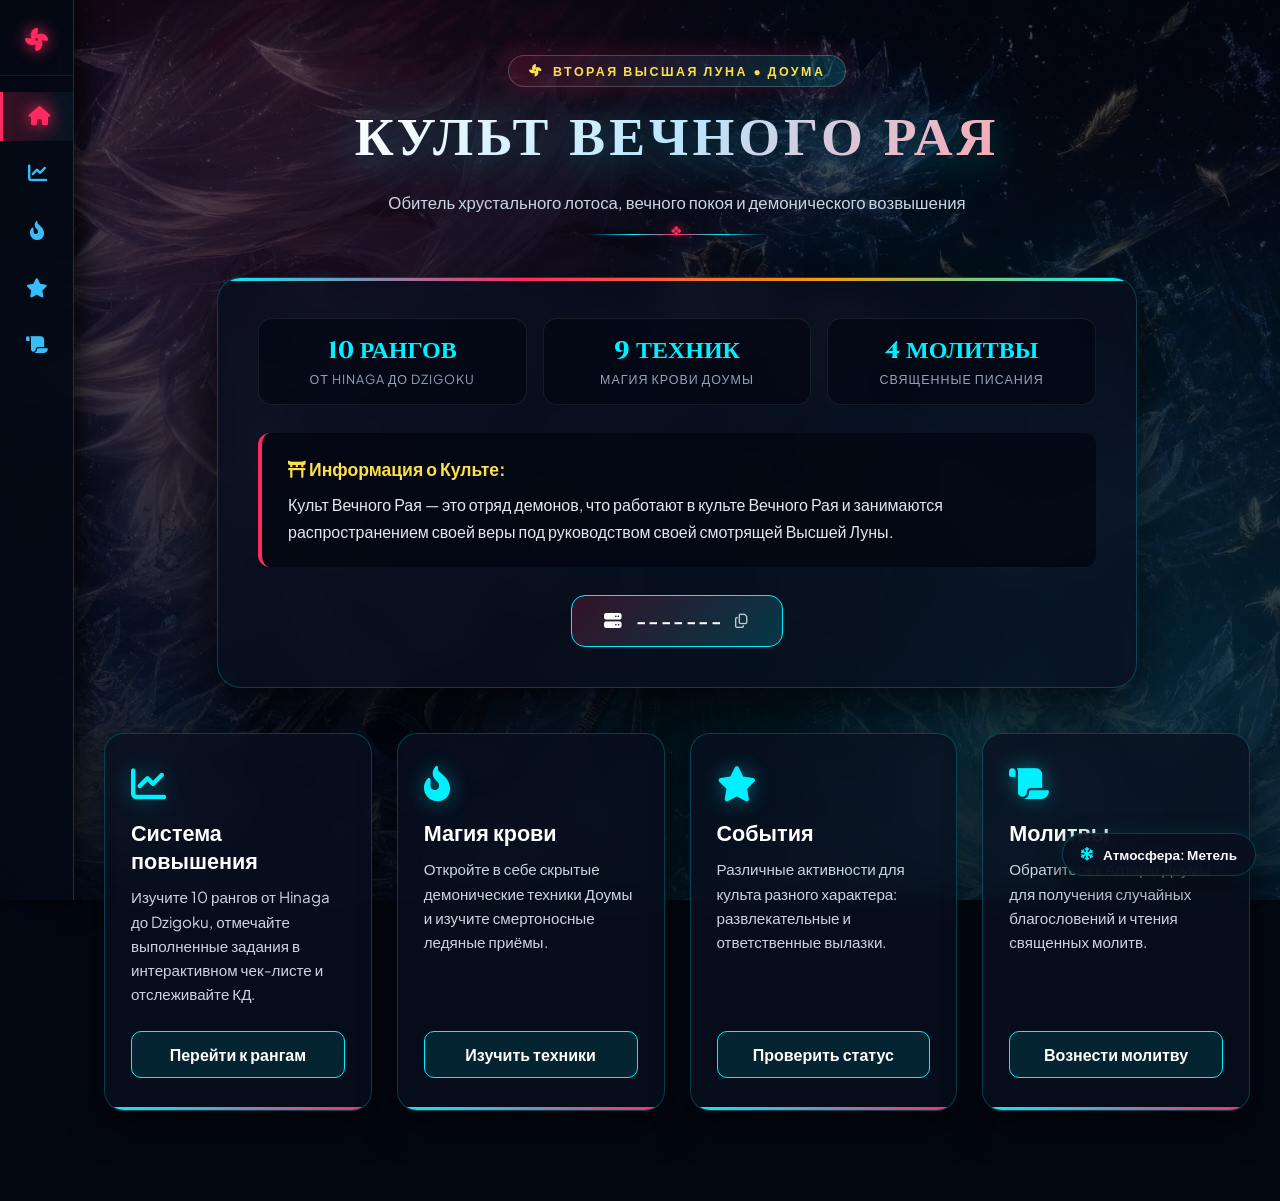
==== commit 12bdd8d4: "Add files via upload" ====
--- a/index.html
+++ b/index.html
@@ -13,46 +13,46 @@
 
     <nav class="sidebar">
         <div class="sidebar-logo">
-            <i class="fa-solid fa-snowflake"></i>
+            <i class="fa-solid fa-fan"></i>
             <span>Вечный Рай</span>
         </div>
-        <a class="sidebar-item active-nav" href="index.html">
-            <i class="fa-solid fa-house"></i>
-            <span>Главная</span>
-        </a>
-        <a class="sidebar-item" href="rank.html">
-            <i class="fa-solid fa-chart-line"></i>
-            <span>Система повышения</span>
-        </a>
-        <a class="sidebar-item" href="blood.html">
-            <i class="fa-solid fa-fire-flame-curved"></i>
-            <span>Магия крови</span>
-        </a>
-        <a class="sidebar-item" href="events.html">
-            <i class="fa-solid fa-star"></i>
-            <span>События</span>
-        </a>
-        <a class="sidebar-item" href="prayers.html">
-            <i class="fa-solid fa-scroll"></i>
-            <span>Молитвы</span>
-        </a>
+        <a class="sidebar-item active-nav" href="index.html"><i class="fa-solid fa-house"></i> <span>Главная</span></a>
+        <a class="sidebar-item" href="rank.html"><i class="fa-solid fa-chart-line"></i> <span>Система повышения</span></a>
+        <a class="sidebar-item" href="blood.html"><i class="fa-solid fa-fire-flame-curved"></i> <span>Магия крови</span></a>
+        <a class="sidebar-item" href="events.html"><i class="fa-solid fa-star"></i> <span>События</span></a>
+        <a class="sidebar-item" href="prayers.html"><i class="fa-solid fa-scroll"></i> <span>Молитвы</span></a>
     </nav>
 
     <main class="main-container">
         <div class="cult-badge"><i class="fa-solid fa-fan"></i> Вторая Высшая Луна • Доума</div>
         <h1 class="main-header">Культ Вечного Рая</h1>
-        <div class="page-subtitle">Обитель ледяного безмолвия, спасения и вечного служения</div>
+        <div class="page-subtitle">Обитель хрустального лотоса, вечного покоя и демонического возвышения</div>
         
         <div class="hero-section">
+            <div class="hero-stats-row">
+                <div class="mini-stat">
+                    <span class="mini-stat-val">10 РАНГОВ</span>
+                    <span class="mini-stat-label">От Hinaga до Dzigoku</span>
+                </div>
+                <div class="mini-stat">
+                    <span class="mini-stat-val">9 ТЕХНИК</span>
+                    <span class="mini-stat-label">Магия Крови Доумы</span>
+                </div>
+                <div class="mini-stat">
+                    <span class="mini-stat-val">4 МОЛИТВЫ</span>
+                    <span class="mini-stat-label">Священные писания</span>
+                </div>
+            </div>
+
             <div class="info-textbox">
-                <strong><i class="fa-solid fa-circle-info"></i> Информация о Культе:</strong><br>
+                <strong><i class="fa-solid fa-torii-gate"></i> Информация о Культе:</strong><br>
                 Культ Вечного Рая — это отряд демонов, что работают в культе Вечного Рая и занимаются распространением своей веры под руководством своей смотрящей Высшей Луны.
             </div>
             
             <div class="server-ip-box" id="ipBox" onclick="copyIP()" title="Нажмите, чтобы скопировать IP">
                 <i class="fa-solid fa-server"></i>
                 <span id="ipText">-------</span>
-                <i class="fa-regular fa-copy" style="font-size: 0.9rem; opacity: 0.7;"></i>
+                <i class="fa-regular fa-copy" style="font-size: 0.9rem; opacity: 0.75;"></i>
             </div>
         </div>
 
@@ -61,9 +61,9 @@
                 <div>
                     <i class="fa-solid fa-chart-line"></i>
                     <h3>Система повышения</h3>
-                    <p>Узнайте все этапы развития, выполняйте задания, копите льдинки и продвигайтесь по рангам вверх.</p>
+                    <p>Изучите 10 рангов от Hinaga до Dzigoku, отмечайте выполненные задания в интерактивном чек-листе и отслеживайте КД.</p>
                 </div>
-                <a href="rank.html" class="card-btn">Изучить</a>
+                <a href="rank.html" class="card-btn">Перейти к рангам</a>
             </div>
 
             <div class="card">
@@ -72,25 +72,25 @@
                     <h3>Магия крови</h3>
                     <p>Откройте в себе скрытые демонические техники Доумы и изучите смертоносные ледяные приёмы.</p>
                 </div>
-                <a href="blood.html" class="card-btn">Изучить</a>
+                <a href="blood.html" class="card-btn">Изучить техники</a>
             </div>
 
             <div class="card">
                 <div>
                     <i class="fa-solid fa-star"></i>
                     <h3>События</h3>
-                    <p>Различные активности для культа разного характера: развлекательные и ответственные миссии.</p>
+                    <p>Различные активности для культа разного характера: развлекательные и ответственные вылазки.</p>
                 </div>
-                <a href="events.html" class="card-btn">Изучить</a>
+                <a href="events.html" class="card-btn">Проверить статус</a>
             </div>
 
             <div class="card">
                 <div>
                     <i class="fa-solid fa-scroll"></i>
                     <h3>Молитвы</h3>
-                    <p>Обратитесь к высшим силам и священным текстам Культа для проведения ритуалов и благословений.</p>
+                    <p>Обратитесь к Алтарю Доумы для получения случайных благословений и чтения священных молитв.</p>
                 </div>
-                <a href="prayers.html" class="card-btn">Изучить</a>
+                <a href="prayers.html" class="card-btn">Вознести молитву</a>
             </div>
         </div>
     </main>
--- a/style.css
+++ b/style.css
@@ -1,19 +1,21 @@
-@import url('https://fonts.googleapis.com/css2?family=Cinzel:wght@600;700;800&family=Cormorant+Garamond:ital,wght@0,600;1,500;1,600&family=Montserrat:wght@400;500;600;700;800&display=swap');
+@import url('https://fonts.googleapis.com/css2?family=Cinzel:wght@600;700;800;900&family=Cormorant+Garamond:ital,wght@0,600;1,500;1,600&family=Plus+Jakarta+Sans:wght@400;500;600;700;800&display=swap');
 
 :root {
-    --bg-dark: #040914;
-    --glass-bg: rgba(7, 18, 36, 0.72);
-    --glass-bg-hover: rgba(11, 28, 54, 0.85);
-    --ice-primary: #00d2ff;
-    --ice-light: #8be9fd;
-    --ice-glow: rgba(0, 210, 255, 0.35);
-    --ice-border: rgba(0, 210, 255, 0.22);
-    --crimson-accent: #ff4757;
-    --gold-accent: #ffb86c;
-    --text-main: #f1f5f9;
-    --text-muted: #94a3b8;
-    --sidebar-collapsed: 68px;
-    --sidebar-expanded: 260px;
+    --bg-deep: #030711;
+    --panel-bg: rgba(8, 15, 30, 0.78);
+    --panel-hover: rgba(13, 24, 46, 0.9);
+    --ice-cyan: #00f0ff;
+    --ice-blue: #38bdf8;
+    --crimson: #ff2a5f;
+    --crimson-glow: rgba(255, 42, 95, 0.35);
+    --gold: #f59e0b;
+    --gold-light: #fde047;
+    --text-primary: #f8fafc;
+    --text-secondary: #94a3b8;
+    --border-ice: rgba(0, 240, 255, 0.22);
+    --border-gold: rgba(245, 158, 11, 0.3);
+    --sidebar-w: 74px;
+    --sidebar-expand: 270px;
 }
 
 * {
@@ -27,9 +29,9 @@
 }
 
 body {
-    font-family: 'Montserrat', sans-serif;
-    color: var(--text-main);
-    background-color: var(--bg-dark);
+    font-family: 'Plus Jakarta Sans', sans-serif;
+    color: var(--text-primary);
+    background-color: var(--bg-deep);
     background-image: url('background.png');
     background-repeat: no-repeat;
     background-attachment: fixed;
@@ -40,65 +42,89 @@
     position: relative;
 }
 
-/* Многослойное затемнение поверх фона Доумы для идеальной читаемости */
+/* Многослойное кинематографичное затемнение поверх фона */
 body::before {
     content: '';
     position: fixed;
     inset: 0;
     background: 
-        radial-gradient(circle at 50% 20%, rgba(0, 210, 255, 0.08) 0%, transparent 60%),
-        linear-gradient(180deg, rgba(3, 8, 18, 0.72) 0%, rgba(4, 10, 22, 0.86) 100%);
+        radial-gradient(circle at 20% 15%, rgba(255, 42, 95, 0.1) 0%, transparent 45%),
+        radial-gradient(circle at 80% 80%, rgba(0, 240, 255, 0.12) 0%, transparent 50%),
+        linear-gradient(180deg, rgba(3, 7, 17, 0.72) 0%, rgba(3, 7, 17, 0.88) 100%);
     z-index: -1;
 }
 
-/* Стилизация скроллбара */
-::-webkit-scrollbar {
-    width: 8px;
-}
-::-webkit-scrollbar-track {
-    background: #030812;
-}
+::-webkit-scrollbar { width: 8px; }
+::-webkit-scrollbar-track { background: #030711; }
 ::-webkit-scrollbar-thumb {
-    background: linear-gradient(180deg, var(--ice-primary), #0066ff);
+    background: linear-gradient(180deg, var(--ice-cyan), var(--crimson));
     border-radius: 4px;
 }
 
 /* =========================================
-   ПАДАЮЩИЙ СНЕГ
+   ЧАСТИЦЫ СНЕГА И ЛЕПЕСТКОВ
 ========================================== */
 #snow-container, .snowflakes {
     position: fixed;
     inset: 0;
     pointer-events: none;
-    z-index: 998;
+    z-index: 990;
     overflow: hidden;
 }
 
 .snowflake {
     position: fixed;
     top: -5%;
-    color: #ffffff;
-    text-shadow: 0 0 8px var(--ice-primary);
+    color: #fff;
+    text-shadow: 0 0 10px var(--ice-cyan);
     user-select: none;
     pointer-events: none;
-    animation: fall linear infinite;
-}
-
-@keyframes fall {
-    0% {
-        transform: translateY(-5vh) translateX(0) rotate(0deg);
-        opacity: 0;
-    }
-    15% {
-        opacity: 0.75;
-    }
-    85% {
-        opacity: 0.75;
-    }
-    100% {
-        transform: translateY(105vh) translateX(45px) rotate(360deg);
-        opacity: 0;
-    }
+    animation: snowFall linear infinite;
+}
+
+.snowflake.crimson-petal {
+    color: var(--crimson);
+    text-shadow: 0 0 12px var(--crimson);
+}
+
+@keyframes snowFall {
+    0% { transform: translateY(-5vh) translateX(0) rotate(0deg); opacity: 0; }
+    15% { opacity: 0.85; }
+    85% { opacity: 0.85; }
+    100% { transform: translateY(105vh) translateX(60px) rotate(360deg); opacity: 0; }
+}
+
+/* Кнопка переключения атмосферы в углу */
+.ambiance-toggle {
+    position: fixed;
+    bottom: 24px;
+    right: 24px;
+    z-index: 1001;
+    background: rgba(8, 15, 30, 0.9);
+    backdrop-filter: blur(12px);
+    border: 1px solid var(--border-ice);
+    color: var(--text-primary);
+    padding: 12px 18px;
+    border-radius: 50px;
+    cursor: pointer;
+    font-family: inherit;
+    font-size: 0.85rem;
+    font-weight: 600;
+    display: flex;
+    align-items: center;
+    gap: 10px;
+    box-shadow: 0 8px 25px rgba(0, 0, 0, 0.7), 0 0 15px rgba(0, 240, 255, 0.15);
+    transition: all 0.3s ease;
+}
+
+.ambiance-toggle:hover {
+    border-color: var(--ice-cyan);
+    transform: translateY(-3px);
+    box-shadow: 0 12px 30px rgba(0, 240, 255, 0.3);
+}
+
+.ambiance-toggle i {
+    color: var(--ice-cyan);
 }
 
 /* =========================================
@@ -108,84 +134,83 @@
     position: fixed;
     left: 0;
     top: 0;
-    width: var(--sidebar-collapsed);
+    width: var(--sidebar-w);
     height: 100vh;
-    background: rgba(4, 10, 20, 0.88);
-    backdrop-filter: blur(16px);
-    -webkit-backdrop-filter: blur(16px);
-    border-right: 1px solid var(--ice-border);
-    box-shadow: 4px 0 25px rgba(0, 0, 0, 0.6);
-    padding-top: 30px;
+    background: rgba(4, 9, 20, 0.9);
+    backdrop-filter: blur(20px);
+    -webkit-backdrop-filter: blur(20px);
+    border-right: 1px solid var(--border-ice);
+    box-shadow: 6px 0 30px rgba(0, 0, 0, 0.8);
+    padding-top: 28px;
     z-index: 1000;
-    transition: width 0.35s cubic-bezier(0.4, 0, 0.2, 1), box-shadow 0.35s ease;
+    transition: width 0.35s cubic-bezier(0.4, 0, 0.2, 1);
     overflow: hidden;
     white-space: nowrap;
     display: flex;
     flex-direction: column;
-    gap: 6px;
+    gap: 8px;
 }
 
 .sidebar:hover {
-    width: var(--sidebar-expanded);
-    box-shadow: 10px 0 35px rgba(0, 210, 255, 0.15);
-    border-right-color: rgba(0, 210, 255, 0.45);
+    width: var(--sidebar-expand);
+    border-right-color: var(--ice-cyan);
+    box-shadow: 15px 0 45px rgba(0, 240, 255, 0.15);
 }
 
 .sidebar-logo {
     display: flex;
     align-items: center;
-    padding: 0 20px 25px 20px;
-    margin-bottom: 10px;
-    border-bottom: 1px solid rgba(0, 210, 255, 0.12);
-    color: var(--ice-primary);
-    font-weight: 700;
+    padding: 0 22px 24px 22px;
+    margin-bottom: 8px;
+    border-bottom: 1px solid rgba(255, 255, 255, 0.08);
+    color: var(--gold-light);
+    font-family: 'Cinzel', serif;
+    font-weight: 800;
     letter-spacing: 1.5px;
-    font-size: 0.95rem;
+    font-size: 1rem;
 }
 
 .sidebar-logo i {
-    min-width: 28px;
-    font-size: 1.4rem;
+    min-width: 30px;
+    font-size: 1.45rem;
     text-align: center;
-    filter: drop-shadow(0 0 8px var(--ice-glow));
+    color: var(--crimson);
+    filter: drop-shadow(0 0 8px var(--crimson));
 }
 
 .sidebar-logo span {
     margin-left: 16px;
     opacity: 0;
     transition: opacity 0.25s ease;
-    text-transform: uppercase;
-}
-
-.sidebar:hover .sidebar-logo span {
-    opacity: 1;
-}
+}
+
+.sidebar:hover .sidebar-logo span { opacity: 1; }
 
 .sidebar-item {
     display: flex;
     align-items: center;
-    padding: 15px 20px;
-    color: var(--text-muted);
+    padding: 15px 22px;
+    color: var(--text-secondary);
     text-decoration: none;
     font-size: 0.95rem;
-    font-weight: 500;
+    font-weight: 600;
     transition: all 0.25s ease;
-    border-left: 3px solid transparent;
+    position: relative;
 }
 
 .sidebar-item i {
-    min-width: 28px;
+    min-width: 30px;
     font-size: 1.2rem;
     text-align: center;
-    color: var(--ice-primary);
-    transition: transform 0.25s ease, filter 0.25s ease;
+    color: var(--ice-blue);
+    transition: all 0.25s ease;
 }
 
 .sidebar-item span {
     margin-left: 16px;
     opacity: 0;
-    transition: opacity 0.25s ease, transform 0.25s ease;
-    transform: translateX(-5px);
+    transform: translateX(-8px);
+    transition: all 0.25s ease;
 }
 
 .sidebar:hover .sidebar-item span {
@@ -194,21 +219,26 @@
 }
 
 .sidebar-item:hover {
-    background: rgba(0, 210, 255, 0.08);
-    color: #ffffff;
-    padding-left: 24px;
+    color: #fff;
+    background: linear-gradient(90deg, rgba(0, 240, 255, 0.1), transparent);
+    padding-left: 26px;
 }
 
 .sidebar-item:hover i {
+    color: var(--ice-cyan);
     transform: scale(1.15);
-    filter: drop-shadow(0 0 8px var(--ice-primary));
+    filter: drop-shadow(0 0 8px var(--ice-cyan));
 }
 
 .sidebar-item.active-nav {
-    background: linear-gradient(90deg, rgba(0, 210, 255, 0.2), transparent);
-    color: #ffffff;
-    border-left: 3px solid var(--ice-primary);
-    font-weight: 600;
+    color: #fff;
+    background: linear-gradient(90deg, rgba(255, 42, 95, 0.22), rgba(0, 240, 255, 0.05));
+    border-left: 3px solid var(--crimson);
+}
+
+.sidebar-item.active-nav i {
+    color: var(--crimson);
+    filter: drop-shadow(0 0 8px var(--crimson));
 }
 
 /* =========================================
@@ -216,8 +246,8 @@
 ========================================== */
 .main-container {
     margin: 0 auto;
-    padding: 60px 30px 80px calc(var(--sidebar-collapsed) + 30px);
-    max-width: 1240px;
+    padding: 55px 30px 90px calc(var(--sidebar-w) + 30px);
+    max-width: 1280px;
     width: 100%;
     display: flex;
     flex-direction: column;
@@ -230,82 +260,77 @@
 .cult-badge {
     display: inline-flex;
     align-items: center;
-    gap: 8px;
-    padding: 6px 16px;
+    gap: 10px;
+    padding: 7px 20px;
     border-radius: 50px;
-    background: rgba(0, 210, 255, 0.1);
-    border: 1px solid rgba(0, 210, 255, 0.3);
-    color: var(--ice-light);
-    font-size: 0.8rem;
-    font-weight: 600;
-    letter-spacing: 2px;
+    background: linear-gradient(90deg, rgba(255, 42, 95, 0.15), rgba(0, 240, 255, 0.15));
+    border: 1px solid rgba(255, 255, 255, 0.2);
+    color: var(--gold-light);
+    font-size: 0.78rem;
+    font-weight: 700;
+    letter-spacing: 2.5px;
     text-transform: uppercase;
     margin-bottom: 16px;
-    box-shadow: 0 0 20px rgba(0, 210, 255, 0.15);
+    box-shadow: 0 0 25px rgba(255, 42, 95, 0.2);
 }
 
 .main-header, .main-title {
-    font-family: 'Cinzel', 'Montserrat', serif;
-    font-size: clamp(2rem, 4vw, 3.1rem);
-    font-weight: 800;
+    font-family: 'Cinzel', serif;
+    font-size: clamp(2.1rem, 4.2vw, 3.4rem);
+    font-weight: 900;
     text-transform: uppercase;
-    letter-spacing: 3px;
-    color: #ffffff;
+    letter-spacing: 4px;
+    background: linear-gradient(135deg, #ffffff 0%, #bae6fd 50%, #fda4af 100%);
+    -webkit-background-clip: text;
+    -webkit-text-fill-color: transparent;
     margin-bottom: 14px;
-    text-shadow: 
-        0 0 20px rgba(0, 210, 255, 0.55),
-        0 4px 15px rgba(0, 0, 0, 0.9);
-}
-
-.content-spacing {
-    margin-top: 30px;
+    filter: drop-shadow(0 5px 20px rgba(0, 240, 255, 0.35));
 }
 
 .page-subtitle {
     font-size: 1.05rem;
     color: #cbd5e1;
-    margin-bottom: 45px;
-    max-width: 680px;
-    line-height: 1.6;
+    margin-bottom: 40px;
+    max-width: 720px;
+    line-height: 1.65;
     position: relative;
-    padding-bottom: 18px;
+    padding-bottom: 20px;
 }
 
 .page-subtitle::after {
+    content: '❖';
+    position: absolute;
+    bottom: -6px;
+    left: 50%;
+    transform: translateX(-50%);
+    color: var(--crimson);
+    font-size: 0.9rem;
+    text-shadow: 0 0 10px var(--crimson);
+}
+
+.page-subtitle::before {
     content: '';
     position: absolute;
-    bottom: 0;
+    bottom: 2px;
     left: 50%;
     transform: translateX(-50%);
-    width: 140px;
-    height: 2px;
-    background: linear-gradient(90deg, transparent, var(--ice-primary), transparent);
-    box-shadow: 0 0 10px var(--ice-primary);
-}
-
-.section-divider {
-    width: 100%;
-    max-width: 850px;
-    border: none;
+    width: 180px;
     height: 1px;
-    background: linear-gradient(90deg, transparent, rgba(0, 210, 255, 0.35), transparent);
-    margin: 50px 0 20px 0;
+    background: linear-gradient(90deg, transparent, var(--ice-cyan), var(--crimson), var(--ice-cyan), transparent);
 }
 
 /* =========================================
-   ГЛАВНАЯ СТРАНИЦА (HERO & НАВИГАЦИОННЫЕ КАРТОЧКИ)
+   ГЛАВНАЯ СТРАНИЦА (INDEX.HTML)
 ========================================== */
 .hero-section {
-    background: var(--glass-bg);
-    backdrop-filter: blur(14px);
-    -webkit-backdrop-filter: blur(14px);
-    border: 1px solid var(--ice-border);
-    border-radius: 20px;
-    padding: 38px 42px;
-    margin-top: 15px;
-    box-shadow: 0 20px 50px rgba(0, 0, 0, 0.7), inset 0 0 25px rgba(0, 210, 255, 0.05);
+    background: var(--panel-bg);
+    backdrop-filter: blur(16px);
+    border: 1px solid var(--border-ice);
+    border-radius: 24px;
+    padding: 40px;
     width: 100%;
-    max-width: 860px;
+    max-width: 920px;
+    box-shadow: 0 25px 60px rgba(0, 0, 0, 0.75);
     position: relative;
     overflow: hidden;
 }
@@ -313,416 +338,623 @@
 .hero-section::before {
     content: '';
     position: absolute;
-    top: 0;
-    left: 0;
-    right: 0;
+    top: 0; left: 0; right: 0;
     height: 3px;
-    background: linear-gradient(90deg, transparent, var(--ice-primary), #ffffff, var(--ice-primary), transparent);
+    background: linear-gradient(90deg, var(--ice-cyan), var(--crimson), var(--gold), var(--ice-cyan));
+}
+
+.hero-stats-row {
+    display: grid;
+    grid-template-columns: repeat(auto-fit, minmax(180px, 1fr));
+    gap: 16px;
+    margin-bottom: 28px;
+}
+
+.mini-stat {
+    background: rgba(3, 7, 17, 0.65);
+    border: 1px solid rgba(255, 255, 255, 0.08);
+    border-radius: 14px;
+    padding: 16px;
+    text-align: center;
+}
+
+.mini-stat-val {
+    font-family: 'Cinzel', serif;
+    font-size: 1.5rem;
+    font-weight: 800;
+    color: var(--ice-cyan);
+    display: block;
+}
+
+.mini-stat-label {
+    font-size: 0.78rem;
+    color: var(--text-secondary);
+    text-transform: uppercase;
+    letter-spacing: 1px;
 }
 
 .info-textbox {
-    background: rgba(3, 9, 20, 0.75);
-    border-left: 4px solid var(--ice-primary);
-    border-radius: 10px;
+    background: rgba(3, 7, 17, 0.8);
+    border-left: 4px solid var(--crimson);
+    border-radius: 12px;
     padding: 22px 26px;
     text-align: left;
     margin-bottom: 28px;
     color: #e2e8f0;
-    font-size: 1.02rem;
+    font-size: 1rem;
     line-height: 1.7;
-    box-shadow: inset 0 0 15px rgba(0, 0, 0, 0.5);
 }
 
 .info-textbox strong {
-    color: var(--ice-light);
+    color: var(--gold-light);
     font-size: 1.1rem;
     display: inline-block;
     margin-bottom: 6px;
-    letter-spacing: 0.5px;
 }
 
 .server-ip-box {
-    background: linear-gradient(135deg, rgba(0, 210, 255, 0.15), rgba(0, 102, 255, 0.15));
-    border: 1px solid var(--ice-primary);
+    background: linear-gradient(135deg, rgba(255, 42, 95, 0.18), rgba(0, 240, 255, 0.18));
+    border: 1px solid var(--ice-cyan);
     padding: 14px 32px;
-    border-radius: 12px;
+    border-radius: 14px;
     font-size: 1.1rem;
     font-weight: 700;
-    letter-spacing: 1.2px;
-    color: #ffffff;
+    letter-spacing: 1.5px;
+    color: #fff;
     cursor: pointer;
     transition: all 0.3s ease;
     display: inline-flex;
     align-items: center;
     gap: 12px;
-    box-shadow: 0 0 20px rgba(0, 210, 255, 0.2);
-}
-
-.server-ip-box i {
-    color: var(--ice-primary);
 }
 
 .server-ip-box:hover {
-    transform: translateY(-3px) scale(1.03);
-    background: linear-gradient(135deg, rgba(0, 210, 255, 0.28), rgba(0, 102, 255, 0.28));
-    box-shadow: 0 8px 25px rgba(0, 210, 255, 0.4);
+    transform: translateY(-3px) scale(1.02);
+    border-color: var(--crimson);
+    box-shadow: 0 10px 30px rgba(255, 42, 95, 0.35);
 }
 
 .cards-grid {
     display: grid;
-    grid-template-columns: repeat(auto-fit, minmax(250px, 1fr));
-    gap: 26px;
+    grid-template-columns: repeat(auto-fit, minmax(260px, 1fr));
+    gap: 25px;
     width: 100%;
-    margin-top: 50px;
+    margin-top: 45px;
 }
 
 .card {
-    background: var(--glass-bg);
-    backdrop-filter: blur(12px);
-    -webkit-backdrop-filter: blur(12px);
-    border: 1px solid var(--ice-border);
-    border-bottom: 3px solid var(--ice-primary);
-    border-radius: 16px;
-    padding: 30px 26px;
+    background: var(--panel-bg);
+    backdrop-filter: blur(14px);
+    border: 1px solid var(--border-ice);
+    border-radius: 20px;
+    padding: 32px 26px;
     text-align: left;
-    transition: all 0.35s cubic-bezier(0.165, 0.84, 0.44, 1);
+    transition: all 0.35s ease;
     display: flex;
     flex-direction: column;
     justify-content: space-between;
-    box-shadow: 0 12px 30px rgba(0, 0, 0, 0.55);
+    box-shadow: 0 15px 35px rgba(0, 0, 0, 0.6);
     position: relative;
     overflow: hidden;
 }
 
+.card::after {
+    content: '';
+    position: absolute;
+    bottom: 0; left: 0; right: 0;
+    height: 3px;
+    background: linear-gradient(90deg, var(--ice-cyan), var(--crimson));
+}
+
 .card:hover {
     transform: translateY(-8px);
-    background: var(--glass-bg-hover);
-    border-color: rgba(0, 210, 255, 0.5);
-    box-shadow: 0 18px 40px rgba(0, 210, 255, 0.22);
+    background: var(--panel-hover);
+    border-color: rgba(0, 240, 255, 0.5);
+    box-shadow: 0 20px 45px rgba(0, 240, 255, 0.2);
 }
 
 .card i {
     font-size: 2.2rem;
-    color: var(--ice-primary);
+    color: var(--ice-cyan);
     margin-bottom: 18px;
-    display: inline-block;
-    filter: drop-shadow(0 0 10px rgba(0, 210, 255, 0.35));
+    filter: drop-shadow(0 0 10px rgba(0, 240, 255, 0.4));
 }
 
 .card h3 {
-    margin: 0 0 12px 0;
-    font-size: 1.3rem;
-    font-weight: 700;
-    color: #ffffff;
+    font-size: 1.35rem;
+    font-weight: 800;
+    margin-bottom: 10px;
+    color: #fff;
 }
 
 .card p {
-    margin: 0 0 24px 0;
     color: #cbd5e1;
     font-size: 0.95rem;
     line-height: 1.6;
+    margin-bottom: 24px;
 }
 
 .card-btn {
-    background: rgba(0, 210, 255, 0.08);
-    border: 1px solid var(--ice-primary);
-    color: var(--ice-light);
+    background: rgba(0, 240, 255, 0.1);
+    border: 1px solid var(--ice-cyan);
+    color: #fff;
     padding: 12px 20px;
+    border-radius: 10px;
+    font-weight: 700;
+    text-decoration: none;
+    text-align: center;
+    transition: all 0.3s ease;
+    display: block;
+}
+
+.card-btn:hover {
+    background: linear-gradient(90deg, var(--ice-cyan), #0088ff);
+    color: #030711;
+    box-shadow: 0 0 20px rgba(0, 240, 255, 0.5);
+}
+
+/* =========================================
+   НОВАЯ СИСТЕМА ПОВЫШЕНИЯ (RANK.HTML)
+========================================== */
+/* Панель сводки КД и таймера */
+.rank-dashboard {
+    display: grid;
+    grid-template-columns: 1.3fr 1fr;
+    gap: 24px;
+    width: 100%;
+    max-width: 1120px;
+    margin-bottom: 30px;
+}
+
+.cooldown-summary-panel, .timer-widget-panel {
+    background: var(--panel-bg);
+    backdrop-filter: blur(16px);
+    border: 1px solid var(--border-ice);
+    border-radius: 20px;
+    padding: 26px;
+    text-align: left;
+    box-shadow: 0 15px 35px rgba(0, 0, 0, 0.6);
+}
+
+.panel-heading {
+    font-family: 'Cinzel', serif;
+    font-size: 1.15rem;
+    font-weight: 800;
+    color: var(--gold-light);
+    margin-bottom: 16px;
+    display: flex;
+    align-items: center;
+    gap: 10px;
+}
+
+.cd-tiers-list {
+    display: flex;
+    flex-direction: column;
+    gap: 12px;
+}
+
+.cd-tier-row {
+    background: rgba(3, 7, 17, 0.65);
+    border-radius: 12px;
+    padding: 12px 16px;
+    display: flex;
+    justify-content: space-between;
+    align-items: center;
+    gap: 12px;
+    border-left: 3px solid var(--ice-cyan);
+}
+
+.cd-tier-row.cd-mid { border-left-color: var(--gold); }
+.cd-tier-row.cd-high { border-left-color: var(--crimson); }
+
+.cd-ranks-names {
+    font-size: 0.9rem;
+    color: #e2e8f0;
+    font-weight: 600;
+}
+
+.cd-badge {
+    background: rgba(0, 240, 255, 0.15);
+    color: var(--ice-cyan);
+    padding: 5px 12px;
+    border-radius: 20px;
+    font-size: 0.8rem;
+    font-weight: 800;
+    white-space: nowrap;
+}
+
+.cd-tier-row.cd-mid .cd-badge {
+    background: rgba(245, 158, 11, 0.18);
+    color: var(--gold-light);
+}
+
+.cd-tier-row.cd-high .cd-badge {
+    background: rgba(255, 42, 95, 0.2);
+    color: #fda4af;
+}
+
+/* Живой таймер КД */
+.timer-display {
+    font-family: 'Cinzel', serif;
+    font-size: 1.8rem;
+    font-weight: 800;
+    color: var(--ice-cyan);
+    text-align: center;
+    padding: 16px;
+    background: rgba(3, 7, 17, 0.75);
+    border-radius: 12px;
+    border: 1px solid rgba(0, 240, 255, 0.2);
+    margin-bottom: 14px;
+    letter-spacing: 2px;
+}
+
+.timer-controls {
+    display: flex;
+    gap: 8px;
+    flex-wrap: wrap;
+}
+
+.timer-btn {
+    flex: 1;
+    background: rgba(0, 240, 255, 0.1);
+    border: 1px solid var(--border-ice);
+    color: #fff;
+    padding: 9px 10px;
     border-radius: 8px;
-    font-weight: 600;
+    font-size: 0.8rem;
+    font-weight: 700;
+    cursor: pointer;
+    transition: all 0.25s ease;
+}
+
+.timer-btn:hover {
+    background: var(--ice-cyan);
+    color: #030711;
+}
+
+.timer-btn.reset-btn {
+    background: rgba(255, 42, 95, 0.15);
+    border-color: rgba(255, 42, 95, 0.4);
+    color: #fda4af;
+}
+
+/* Важное уведомление про Imgur */
+.imgur-alert-banner {
+    width: 100%;
+    max-width: 1120px;
+    background: linear-gradient(90deg, rgba(245, 158, 11, 0.16), rgba(255, 42, 95, 0.16));
+    border: 1px solid var(--border-gold);
+    border-left: 5px solid var(--gold);
+    border-radius: 16px;
+    padding: 18px 24px;
+    margin-bottom: 30px;
+    display: flex;
+    align-items: center;
+    justify-content: space-between;
+    gap: 20px;
+    text-align: left;
+    box-shadow: 0 10px 25px rgba(0, 0, 0, 0.5);
+}
+
+.imgur-alert-text {
+    display: flex;
+    align-items: center;
+    gap: 16px;
     font-size: 0.95rem;
-    text-decoration: none;
+    color: #fef3c7;
+    line-height: 1.5;
+}
+
+.imgur-alert-text i {
+    font-size: 1.8rem;
+    color: var(--gold-light);
+}
+
+/* Полоса общего прогресса игрока */
+.overall-progress-box {
+    width: 100%;
+    max-width: 1120px;
+    background: var(--panel-bg);
+    border: 1px solid var(--border-ice);
+    border-radius: 16px;
+    padding: 18px 26px;
+    margin-bottom: 30px;
+    text-align: left;
+}
+
+.overall-progress-header {
+    display: flex;
+    justify-content: space-between;
+    align-items: center;
+    margin-bottom: 10px;
+    font-size: 0.92rem;
+    font-weight: 700;
+}
+
+.overall-bar-bg {
+    width: 100%;
+    height: 10px;
+    background: rgba(255, 255, 255, 0.08);
+    border-radius: 6px;
+    overflow: hidden;
+}
+
+.overall-bar-fill {
+    height: 100%;
+    width: 0%;
+    background: linear-gradient(90deg, var(--ice-cyan), var(--crimson), var(--gold));
+    border-radius: 6px;
+    transition: width 0.4s ease;
+    box-shadow: 0 0 15px var(--ice-cyan);
+}
+
+/* Фильтры рангов */
+.rank-filters {
+    display: flex;
+    gap: 10px;
+    flex-wrap: wrap;
+    justify-content: center;
+    margin-bottom: 32px;
+}
+
+.filter-btn {
+    background: var(--panel-bg);
+    border: 1px solid var(--border-ice);
+    color: var(--text-secondary);
+    padding: 10px 20px;
+    border-radius: 50px;
+    font-weight: 700;
+    font-size: 0.88rem;
     cursor: pointer;
-    transition: all 0.3s ease;
-    text-align: center;
-    display: block;
+    transition: all 0.25s ease;
+}
+
+.filter-btn.active, .filter-btn:hover {
+    background: linear-gradient(90deg, rgba(0, 240, 255, 0.2), rgba(255, 42, 95, 0.2));
+    color: #fff;
+    border-color: var(--ice-cyan);
+    box-shadow: 0 0 20px rgba(0, 240, 255, 0.25);
+}
+
+/* Сетка карточек переходов рангов */
+.ranks-progression-list {
+    display: grid;
+    grid-template-columns: repeat(auto-fit, minmax(500px, 1fr));
+    gap: 26px;
     width: 100%;
-}
-
-.card-btn:hover {
-    background: var(--ice-primary);
-    color: #030812;
-    box-shadow: 0 0 20px rgba(0, 210, 255, 0.5);
-}
-
-/* =========================================
-   СИСТЕМА ПОВЫШЕНИЯ (RANK.HTML)
-========================================== */
-/* Панель быстрой навигации по разделам */
-.quick-nav {
-    display: flex;
-    flex-wrap: wrap;
-    gap: 12px;
-    justify-content: center;
-    margin-bottom: 40px;
-}
-
-.quick-nav-btn {
-    background: var(--glass-bg);
-    backdrop-filter: blur(10px);
-    border: 1px solid var(--ice-border);
-    color: #e2e8f0;
-    padding: 10px 22px;
-    border-radius: 30px;
-    text-decoration: none;
-    font-size: 0.9rem;
-    font-weight: 600;
-    transition: all 0.25s ease;
-    display: inline-flex;
-    align-items: center;
-    gap: 8px;
-}
-
-.quick-nav-btn i {
-    color: var(--ice-primary);
-}
-
-.quick-nav-btn:hover {
-    background: rgba(0, 210, 255, 0.18);
-    border-color: var(--ice-primary);
-    color: #ffffff;
-    transform: translateY(-2px);
-    box-shadow: 0 5px 15px rgba(0, 210, 255, 0.25);
-}
-
-.ranks-grid {
-    display: grid;
-    grid-template-columns: repeat(auto-fit, minmax(290px, 1fr));
-    gap: 25px;
-    width: 100%;
-}
-
-.rank-card {
-    background: var(--glass-bg);
-    backdrop-filter: blur(12px);
-    -webkit-backdrop-filter: blur(12px);
-    border-radius: 16px;
-    padding: 28px 24px;
-    box-shadow: 0 12px 30px rgba(0, 0, 0, 0.6);
-    border: 1px solid var(--ice-border);
+    max-width: 1120px;
+}
+
+.rank-step-card {
+    background: var(--panel-bg);
+    backdrop-filter: blur(16px);
+    border: 1px solid var(--border-ice);
+    border-radius: 20px;
+    padding: 28px;
+    text-align: left;
     display: flex;
     flex-direction: column;
-    align-items: center;
-    text-align: center;
+    justify-content: space-between;
+    box-shadow: 0 15px 35px rgba(0, 0, 0, 0.65);
     transition: all 0.3s ease;
     position: relative;
     overflow: hidden;
 }
 
-.rank-card:hover {
-    transform: translateY(-6px);
-    background: var(--glass-bg-hover);
-    box-shadow: 0 16px 35px rgba(0, 210, 255, 0.22);
-    border-color: rgba(0, 210, 255, 0.5);
-}
-
-.rank-tier-tag {
-    font-size: 0.72rem;
+.rank-step-card:hover {
+    transform: translateY(-5px);
+    border-color: rgba(0, 240, 255, 0.5);
+    box-shadow: 0 20px 45px rgba(0, 240, 255, 0.18);
+}
+
+.rank-step-card.tier-1 { border-top: 4px solid var(--ice-cyan); }
+.rank-step-card.tier-2 { border-top: 4px solid var(--gold); }
+.rank-step-card.tier-3 { border-top: 4px solid var(--crimson); }
+
+.rank-step-top {
+    display: flex;
+    justify-content: space-between;
+    align-items: flex-start;
+    gap: 12px;
+    margin-bottom: 14px;
+}
+
+.step-number-badge {
+    font-size: 0.75rem;
+    font-weight: 800;
     text-transform: uppercase;
     letter-spacing: 1.5px;
     padding: 4px 12px;
     border-radius: 20px;
-    margin-bottom: 14px;
+    background: rgba(255, 255, 255, 0.08);
+    color: var(--ice-cyan);
+}
+
+.tier-2 .step-number-badge { color: var(--gold-light); }
+.tier-3 .step-number-badge { color: #fda4af; }
+
+.step-cd-pill {
+    font-size: 0.8rem;
     font-weight: 700;
-}
-
-.tier-junior {
-    background: rgba(139, 233, 253, 0.12);
-    color: #8be9fd;
-    border: 1px solid rgba(139, 233, 253, 0.3);
-}
-
-.tier-middle {
-    background: rgba(255, 184, 108, 0.12);
-    color: #ffb86c;
-    border: 1px solid rgba(255, 184, 108, 0.3);
-}
-
-.tier-senior {
-    background: rgba(255, 85, 85, 0.12);
-    color: #ff6b6b;
-    border: 1px solid rgba(255, 85, 85, 0.3);
-}
-
-.card-icon {
-    width: 52px;
-    height: 52px;
-    border-radius: 50%;
-    background: rgba(0, 210, 255, 0.08);
-    border: 2px solid var(--ice-primary);
-    display: flex;
+    color: #cbd5e1;
+    background: rgba(3, 7, 17, 0.7);
+    padding: 5px 12px;
+    border-radius: 20px;
+    border: 1px solid rgba(255, 255, 255, 0.1);
+    display: inline-flex;
+    align-items: center;
+    gap: 6px;
+}
+
+.rank-arrow-title {
+    font-family: 'Cinzel', serif;
+    font-size: 1.45rem;
+    font-weight: 800;
+    color: #fff;
+    margin-bottom: 6px;
+    display: flex;
+    align-items: center;
+    flex-wrap: wrap;
+    gap: 10px;
+}
+
+.rank-arrow-title i {
+    color: var(--crimson);
+    font-size: 1.1rem;
+}
+
+.blood-rank-subtitle {
+    display: inline-block;
+    font-size: 0.82rem;
+    font-weight: 700;
+    color: var(--gold-light);
+    background: rgba(245, 158, 11, 0.15);
+    border: 1px solid rgba(245, 158, 11, 0.35);
+    padding: 3px 10px;
+    border-radius: 6px;
+    margin-bottom: 16px;
+}
+
+/* Интерактивный список задач внутри ранга */
+.Interactive-tasks {
+    display: flex;
+    flex-direction: column;
+    gap: 10px;
+    margin: 16px 0 22px 0;
+}
+
+.check-task-item {
+    display: flex;
+    align-items: flex-start;
+    gap: 12px;
+    background: rgba(3, 7, 17, 0.55);
+    border: 1px solid rgba(255, 255, 255, 0.06);
+    padding: 12px 14px;
+    border-radius: 12px;
+    cursor: pointer;
+    transition: all 0.2s ease;
+    user-select: none;
+}
+
+.check-task-item:hover {
+    background: rgba(0, 240, 255, 0.08);
+    border-color: rgba(0, 240, 255, 0.25);
+}
+
+.check-task-item.completed {
+    background: rgba(16, 185, 129, 0.12);
+    border-color: rgba(16, 185, 129, 0.4);
+}
+
+.check-task-item.completed .task-text {
+    text-decoration: line-through;
+    color: #94a3b8;
+}
+
+.custom-checkbox {
+    width: 22px;
+    height: 22px;
+    min-width: 22px;
+    border-radius: 6px;
+    border: 2px solid var(--ice-cyan);
+    display: flex;
+    align-items: center;
     justify-content: center;
-    align-items: center;
-    font-size: 1.25rem;
-    color: #ffffff;
-    margin-bottom: 16px;
-    box-shadow: 0 0 18px rgba(0, 210, 255, 0.3);
-}
-
-.card-title {
-    font-size: 1.25rem;
-    font-weight: 700;
-    margin-bottom: 8px;
-    color: #ffffff;
-}
-
-.card-points {
-    font-size: 1.85rem;
-    font-weight: 800;
-    margin-bottom: 14px;
-    color: var(--ice-primary);
-    text-shadow: 0 0 12px rgba(0, 210, 255, 0.35);
-}
-
-.card-cooldown {
-    display: flex;
-    align-items: center;
-    justify-content: center;
-    font-size: 0.85rem;
-    color: #cbd5e1;
-    margin-bottom: 18px;
-    gap: 6px;
-}
-
-.card-cooldown span {
-    width: 3px;
-    height: 12px;
-    background-color: var(--ice-primary);
-    border-radius: 2px;
-    margin-right: 4px;
-}
-
-.card-progress {
+    color: transparent;
+    transition: all 0.2s ease;
+    margin-top: 1px;
+}
+
+.check-task-item.completed .custom-checkbox {
+    background: #10b981;
+    border-color: #10b981;
+    color: #030711;
+}
+
+.task-text {
+    font-size: 0.95rem;
+    color: #f1f5f9;
+    line-height: 1.5;
+}
+
+.rank-step-footer {
+    border-top: 1px solid rgba(255, 255, 255, 0.08);
+    padding-top: 16px;
+    display: flex;
+    justify-content: space-between;
+    align-items: center;
+    gap: 14px;
+}
+
+.step-progress-wrap {
+    flex: 1;
+}
+
+.step-progress-label {
+    font-size: 0.78rem;
+    color: var(--text-secondary);
+    margin-bottom: 5px;
+    display: block;
+}
+
+.step-bar {
+    height: 6px;
     width: 100%;
-    height: 6px;
     background: rgba(255, 255, 255, 0.08);
     border-radius: 4px;
     overflow: hidden;
 }
 
-.progress-fill {
+.step-bar-fill {
     height: 100%;
-    background: linear-gradient(90deg, var(--ice-primary), #0077ff);
-    border-radius: 4px;
-    box-shadow: 0 0 10px var(--ice-primary);
-}
-
-/* Вытянутые карточки способов получения льдинок и заданий */
-.tasks-list-wide {
-    display: flex;
-    flex-direction: column;
-    gap: 16px;
-    width: 100%;
-    max-width: 920px;
-}
-
-.task-card-wide {
-    background: var(--glass-bg);
-    backdrop-filter: blur(12px);
-    -webkit-backdrop-filter: blur(12px);
-    border: 1px solid var(--ice-border);
-    border-radius: 14px;
-    padding: 20px 28px;
-    display: flex;
-    justify-content: space-between;
-    align-items: center;
-    gap: 20px;
-    box-shadow: 0 8px 25px rgba(0, 0, 0, 0.5);
+    width: 0%;
+    background: linear-gradient(90deg, var(--ice-cyan), #10b981);
+    transition: width 0.3s ease;
+}
+
+.copy-report-btn {
+    background: rgba(0, 240, 255, 0.1);
+    border: 1px solid var(--border-ice);
+    color: var(--ice-cyan);
+    padding: 8px 14px;
+    border-radius: 8px;
+    font-size: 0.8rem;
+    font-weight: 700;
+    cursor: pointer;
     transition: all 0.25s ease;
-}
-
-.task-card-wide:hover {
-    transform: translateX(6px);
-    background: var(--glass-bg-hover);
-    border-color: rgba(0, 210, 255, 0.5);
-    box-shadow: 0 10px 30px rgba(0, 210, 255, 0.18);
-}
-
-.task-wide-info {
-    text-align: left;
-    flex: 1;
-}
-
-.task-wide-name {
-    font-size: 1.15rem;
-    font-weight: 700;
-    color: #ffffff;
-    margin-bottom: 6px;
-}
-
-.task-wide-desc {
-    font-size: 0.92rem;
-    color: #cbd5e1;
-    line-height: 1.5;
-}
-
-.task-wide-reward {
-    font-size: 1.2rem;
-    font-weight: 700;
-    color: var(--ice-light);
     white-space: nowrap;
-    background: rgba(0, 210, 255, 0.12);
-    padding: 8px 18px;
-    border-radius: 10px;
-    border: 1px solid rgba(0, 210, 255, 0.3);
-    box-shadow: 0 0 15px rgba(0, 210, 255, 0.15);
-}
-
-/* Карточки цепочек заданий по составам */
-.mission-card {
-    padding: 24px 30px;
-}
-
-.mission-junior { border-left: 5px solid #8be9fd; }
-.mission-middle { border-left: 5px solid #ffb86c; }
-.mission-senior { border-left: 5px solid #ff5555; }
-
-.mission-title-junior { color: #8be9fd; }
-.mission-title-middle { color: #ffb86c; }
-.mission-title-senior { color: #ff6b6b; }
-
-.mission-list {
-    display: flex;
-    flex-direction: column;
-    gap: 8px;
-    margin-top: 12px;
-}
-
-.mission-item {
-    display: flex;
-    align-items: center;
-    gap: 10px;
-    font-size: 1rem;
-    color: #e2e8f0;
-}
-
-.mission-item i {
-    width: 22px;
-    text-align: center;
+    display: inline-flex;
+    align-items: center;
+    gap: 6px;
+}
+
+.copy-report-btn:hover {
+    background: var(--ice-cyan);
+    color: #030711;
 }
 
 /* =========================================
-   МАГИЯ КРОВИ (BLOOD.HTML)
+   МАГИЯ КРОВИ (BLOOD.HTML) + МОДАЛКА ФОТО
 ========================================== */
 .view-switcher {
     display: flex;
     gap: 10px;
     margin-bottom: 35px;
-    background: rgba(4, 12, 24, 0.8);
+    background: rgba(4, 10, 22, 0.85);
     padding: 6px;
     border-radius: 12px;
-    border: 1px solid var(--ice-border);
+    border: 1px solid var(--border-ice);
 }
 
 .view-btn {
     background: transparent;
     border: none;
-    color: var(--text-muted);
-    padding: 8px 18px;
+    color: var(--text-secondary);
+    padding: 9px 18px;
     border-radius: 8px;
     cursor: pointer;
     font-family: inherit;
-    font-weight: 600;
+    font-weight: 700;
     font-size: 0.9rem;
     display: flex;
     align-items: center;
@@ -731,9 +963,8 @@
 }
 
 .view-btn.active {
-    background: var(--ice-primary);
-    color: #030812;
-    box-shadow: 0 0 15px rgba(0, 210, 255, 0.4);
+    background: linear-gradient(90deg, var(--ice-cyan), #0088ff);
+    color: #030711;
 }
 
 .blood-arts-list {
@@ -741,69 +972,55 @@
     flex-direction: column;
     gap: 26px;
     width: 100%;
-    max-width: 1060px;
-}
-
-/* Режим сетки (плитки как в bloob.html) */
+    max-width: 1080px;
+}
+
 .blood-arts-list.grid-mode {
     display: grid;
-    grid-template-columns: repeat(auto-fit, minmax(310px, 1fr));
-    gap: 26px;
+    grid-template-columns: repeat(auto-fit, minmax(320px, 1fr));
 }
 
 .blood-art-card {
-    background: var(--glass-bg);
-    backdrop-filter: blur(12px);
-    -webkit-backdrop-filter: blur(12px);
-    border: 1px solid var(--ice-border);
-    border-radius: 18px;
+    background: var(--panel-bg);
+    backdrop-filter: blur(16px);
+    border: 1px solid var(--border-ice);
+    border-radius: 20px;
     padding: 24px;
     display: flex;
     align-items: center;
     gap: 32px;
-    box-shadow: 0 14px 35px rgba(0, 0, 0, 0.6);
+    box-shadow: 0 15px 35px rgba(0, 0, 0, 0.65);
     transition: all 0.35s ease;
-    position: relative;
-    overflow: hidden;
 }
 
 .blood-arts-list.grid-mode .blood-art-card {
     flex-direction: column;
     text-align: center;
-    align-items: center;
-    gap: 20px;
-}
-
-.blood-arts-list.grid-mode .blood-art-info {
-    text-align: center;
-}
-
-.blood-arts-list.grid-mode .blood-art-img {
-    width: 100%;
-    height: 200px;
-}
+}
+
+.blood-arts-list.grid-mode .blood-art-info { text-align: center; }
+.blood-arts-list.grid-mode .blood-art-img { width: 100%; height: 210px; }
 
 .blood-art-card:hover {
     transform: translateY(-5px);
-    background: var(--glass-bg-hover);
-    border-color: rgba(0, 210, 255, 0.55);
-    box-shadow: 0 18px 45px rgba(0, 210, 255, 0.25);
+    border-color: var(--crimson);
+    box-shadow: 0 20px 45px rgba(255, 42, 95, 0.2);
 }
 
 .blood-art-img {
     width: 320px;
-    height: 190px;
+    height: 195px;
     object-fit: cover;
-    border-radius: 12px;
-    border: 2px solid rgba(0, 210, 255, 0.38);
-    box-shadow: 0 0 22px rgba(0, 210, 255, 0.2);
+    border-radius: 14px;
+    border: 2px solid rgba(0, 240, 255, 0.35);
     flex-shrink: 0;
-    background: #061326;
-    transition: transform 0.35s ease;
+    cursor: zoom-in;
+    transition: all 0.35s ease;
 }
 
 .blood-art-card:hover .blood-art-img {
     transform: scale(1.03);
+    border-color: var(--ice-cyan);
 }
 
 .blood-art-info {
@@ -815,268 +1032,275 @@
     font-size: 0.78rem;
     text-transform: uppercase;
     letter-spacing: 2px;
-    color: var(--ice-primary);
-    font-weight: 700;
+    color: var(--crimson);
+    font-weight: 800;
     margin-bottom: 6px;
     display: block;
 }
 
 .blood-art-name {
+    font-family: 'Cinzel', serif;
     font-size: 1.5rem;
-    font-weight: 700;
-    color: #ffffff;
-    margin: 0 0 12px 0;
-    text-shadow: 0 0 12px rgba(0, 210, 255, 0.3);
+    font-weight: 800;
+    color: #fff;
+    margin-bottom: 10px;
 }
 
 .blood-art-desc {
     font-size: 0.98rem;
     color: #dbeafe;
     line-height: 1.65;
-    margin: 0;
+}
+
+/* Lightbox для просмотра фото на весь экран */
+.image-lightbox {
+    position: fixed;
+    inset: 0;
+    background: rgba(2, 6, 15, 0.92);
+    backdrop-filter: blur(12px);
+    z-index: 2000;
+    display: none;
+    align-items: center;
+    justify-content: center;
+    padding: 30px;
+    cursor: zoom-out;
+}
+
+.image-lightbox.active { display: flex; }
+
+.image-lightbox img {
+    max-width: 90vw;
+    max-height: 85vh;
+    border-radius: 16px;
+    border: 2px solid var(--ice-cyan);
+    box-shadow: 0 0 50px rgba(0, 240, 255, 0.4);
+}
+
+/* =========================================
+   МОЛИТВЫ И АЛТАРЬ (PRAYERS.HTML)
+========================================== */
+.altar-widget {
+    width: 100%;
+    max-width: 1120px;
+    background: linear-gradient(135deg, rgba(13, 24, 46, 0.9), rgba(28, 10, 28, 0.85));
+    border: 1px solid var(--border-gold);
+    border-radius: 22px;
+    padding: 32px;
+    margin-bottom: 40px;
+    text-align: center;
+    box-shadow: 0 20px 50px rgba(0, 0, 0, 0.7);
+}
+
+.altar-title {
+    font-family: 'Cinzel', serif;
+    font-size: 1.5rem;
+    color: var(--gold-light);
+    margin-bottom: 10px;
+}
+
+.altar-result {
+    margin: 20px auto;
+    max-width: 680px;
+    min-height: 64px;
+    padding: 16px 24px;
+    background: rgba(3, 7, 17, 0.75);
+    border: 1px dashed rgba(245, 158, 11, 0.4);
+    border-radius: 14px;
+    display: flex;
+    align-items: center;
+    justify-content: center;
+    font-family: 'Cormorant Garamond', serif;
+    font-style: italic;
+    font-size: 1.25rem;
+    color: #fef3c7;
+}
+
+.altar-btn {
+    background: linear-gradient(90deg, var(--crimson), #be123c);
+    border: 1px solid #fda4af;
+    color: #fff;
+    padding: 13px 30px;
+    border-radius: 50px;
+    font-weight: 800;
+    font-size: 0.95rem;
+    cursor: pointer;
+    transition: all 0.3s ease;
+    box-shadow: 0 0 25px rgba(255, 42, 95, 0.4);
+}
+
+.altar-btn:hover {
+    transform: translateY(-3px) scale(1.03);
+    box-shadow: 0 0 35px rgba(255, 42, 95, 0.7);
+}
+
+.prayers-grid {
+    display: grid;
+    grid-template-columns: repeat(auto-fit, minmax(420px, 1fr));
+    gap: 30px;
+    width: 100%;
+    max-width: 1120px;
+}
+
+.prayer-tablet {
+    background: var(--panel-bg);
+    backdrop-filter: blur(16px);
+    border: 1px solid var(--border-ice);
+    border-radius: 22px;
+    padding: 36px 30px;
+    display: flex;
+    flex-direction: column;
+    justify-content: space-between;
+    align-items: center;
+    box-shadow: 0 16px 40px rgba(0, 0, 0, 0.65);
+    transition: all 0.35s ease;
+}
+
+.prayer-tablet:hover {
+    transform: translateY(-6px);
+    border-color: var(--gold);
+}
+
+.prayer-header {
+    display: flex;
+    flex-direction: column;
+    align-items: center;
+    margin-bottom: 22px;
+}
+
+.prayer-icon {
+    font-size: 2rem;
+    color: var(--gold-light);
+    margin-bottom: 12px;
+}
+
+.prayer-title {
+    font-family: 'Cinzel', serif;
+    font-size: 1.4rem;
+    color: #fff;
+}
+
+.prayer-content {
+    font-family: 'Cormorant Garamond', Georgia, serif;
+    font-style: italic;
+    font-size: 1.22rem;
+    line-height: 1.75;
+    color: #f1f5f9;
+    text-align: center;
+}
+
+.prayer-content p { margin-bottom: 18px; }
+.prayer-content p:last-child { margin-bottom: 0; }
+
+.prayer-bottom {
+    width: 100%;
+    display: flex;
+    flex-direction: column;
+    align-items: center;
+    margin-top: 26px;
+}
+
+.copy-prayer-btn {
+    background: rgba(0, 240, 255, 0.12);
+    border: 1px solid var(--border-ice);
+    color: var(--ice-cyan);
+    padding: 9px 20px;
+    border-radius: 50px;
+    font-weight: 700;
+    font-size: 0.82rem;
+    cursor: pointer;
+    transition: all 0.25s ease;
+}
+
+.copy-prayer-btn:hover {
+    background: var(--ice-cyan);
+    color: #030711;
+}
+
+.prayer-footer {
+    margin-top: 16px;
+    padding-top: 14px;
+    width: 85%;
+    border-top: 1px dashed rgba(255, 255, 255, 0.15);
+    font-size: 0.75rem;
+    color: var(--gold-light);
+    text-transform: uppercase;
+    letter-spacing: 2px;
 }
 
 /* =========================================
    СОБЫТИЯ (EVENTS.HTML)
 ========================================== */
 .frozen-status-card {
-    background: var(--glass-bg);
-    backdrop-filter: blur(14px);
-    -webkit-backdrop-filter: blur(14px);
-    border: 2px dashed rgba(0, 210, 255, 0.4);
+    background: var(--panel-bg);
+    backdrop-filter: blur(16px);
+    border: 2px dashed rgba(0, 240, 255, 0.4);
     border-radius: 24px;
-    padding: 65px 45px;
+    padding: 60px 40px;
     width: 100%;
-    max-width: 720px;
+    max-width: 740px;
     text-align: center;
-    box-shadow: 0 20px 50px rgba(0, 0, 0, 0.75), inset 0 0 30px rgba(0, 210, 255, 0.08);
+    box-shadow: 0 20px 50px rgba(0, 0, 0, 0.75);
     display: flex;
     flex-direction: column;
     align-items: center;
-    margin-top: 20px;
 }
 
 .frozen-icon {
-    font-size: 4.5rem;
-    color: var(--ice-primary);
-    margin-bottom: 25px;
-    animation: pulse-glow 3s infinite ease-in-out;
+    font-size: 4.2rem;
+    color: var(--ice-cyan);
+    margin-bottom: 22px;
+    animation: pulseGlow 3s infinite ease-in-out;
+}
+
+@keyframes pulseGlow {
+    0%, 100% { transform: scale(1); filter: drop-shadow(0 0 10px var(--ice-cyan)); }
+    50% { transform: scale(1.1); filter: drop-shadow(0 0 22px var(--crimson)); }
 }
 
 .frozen-title {
     font-family: 'Cinzel', serif;
-    font-size: 2.1rem;
+    font-size: 2rem;
     font-weight: 800;
-    color: #ffffff;
-    letter-spacing: 3px;
-    margin-bottom: 16px;
-    text-shadow: 0 0 18px rgba(0, 210, 255, 0.5);
+    margin-bottom: 14px;
 }
 
 .frozen-text {
-    font-size: 1.08rem;
     color: #cbd5e1;
     line-height: 1.7;
-    margin: 0 0 35px 0;
+    margin-bottom: 30px;
 }
 
 .frozen-bar {
-    width: 45%;
+    width: 50%;
     height: 4px;
-    background: linear-gradient(90deg, transparent, var(--ice-primary), transparent);
-    border-radius: 2px;
-    box-shadow: 0 0 14px var(--ice-primary);
-}
-
-@keyframes pulse-glow {
-    0%, 100% {
-        transform: scale(1) rotate(0deg);
-        filter: drop-shadow(0 0 8px rgba(0, 210, 255, 0.4));
-    }
-    50% {
-        transform: scale(1.1) rotate(15deg);
-        filter: drop-shadow(0 0 20px rgba(0, 210, 255, 0.9));
-    }
-}
-
-/* =========================================
-   СВЯЩЕННЫЕ МОЛИТВЫ (PRAYERS.HTML)
-========================================== */
-.prayers-grid {
-    display: grid;
-    grid-template-columns: repeat(auto-fit, minmax(420px, 1fr));
-    gap: 32px;
-    width: 100%;
-    max-width: 1120px;
-    align-items: stretch;
-}
-
-.prayer-tablet {
-    background: var(--glass-bg);
-    backdrop-filter: blur(14px);
-    -webkit-backdrop-filter: blur(14px);
-    border: 1px solid var(--ice-border);
-    border-radius: 20px;
-    padding: 38px 32px;
-    box-shadow: 0 16px 40px rgba(0, 0, 0, 0.65), inset 0 0 25px rgba(0, 210, 255, 0.04);
-    display: flex;
-    flex-direction: column;
-    justify-content: space-between;
-    align-items: center;
-    transition: all 0.35s ease;
-    position: relative;
-}
-
-.prayer-tablet:hover {
-    transform: translateY(-6px);
-    background: var(--glass-bg-hover);
-    border-color: rgba(0, 210, 255, 0.5);
-    box-shadow: 0 22px 50px rgba(0, 210, 255, 0.2);
-}
-
-.prayer-header {
-    display: flex;
-    flex-direction: column;
-    align-items: center;
-    margin-bottom: 24px;
-    width: 100%;
-}
-
-.prayer-icon {
-    font-size: 2rem;
-    color: var(--ice-primary);
-    margin-bottom: 14px;
-    filter: drop-shadow(0 0 10px rgba(0, 210, 255, 0.5));
-}
-
-.prayer-title {
-    font-family: 'Cinzel', serif;
-    font-size: 1.45rem;
-    font-weight: 700;
-    color: #ffffff;
-    text-align: center;
-    letter-spacing: 1px;
-    text-shadow: 0 0 12px rgba(0, 210, 255, 0.25);
-}
-
-.prayer-content {
-    width: 100%;
-    text-align: center;
-    font-family: 'Cormorant Garamond', 'Georgia', serif;
-    font-style: italic;
-    font-size: 1.22rem;
-    line-height: 1.75;
-    color: #f1f5f9;
-}
-
-.prayer-content p {
-    margin: 0 0 18px 0;
-}
-
-.prayer-content p:last-child {
-    margin-bottom: 0;
-}
-
-.prayer-bottom {
-    width: 100%;
-    display: flex;
-    flex-direction: column;
-    align-items: center;
-    margin-top: 28px;
-}
-
-.copy-prayer-btn {
-    background: rgba(0, 210, 255, 0.1);
-    border: 1px solid rgba(0, 210, 255, 0.3);
-    color: var(--ice-light);
-    padding: 8px 18px;
-    border-radius: 20px;
-    font-family: 'Montserrat', sans-serif;
-    font-size: 0.8rem;
-    font-weight: 600;
-    cursor: pointer;
-    transition: all 0.25s ease;
-    display: inline-flex;
-    align-items: center;
-    gap: 6px;
-}
-
-.copy-prayer-btn:hover {
-    background: var(--ice-primary);
-    color: #030812;
-    box-shadow: 0 0 15px rgba(0, 210, 255, 0.4);
-}
-
-.prayer-footer {
-    margin-top: 18px;
-    padding-top: 15px;
-    width: 85%;
-    border-top: 1px dashed rgba(0, 210, 255, 0.2);
-    font-size: 0.75rem;
-    color: var(--ice-light);
-    text-transform: uppercase;
-    letter-spacing: 2px;
-    text-align: center;
-    opacity: 0.8;
-}
-
-/* =========================================
-   АДАПТИВНОСТЬ ДЛЯ ЭКРАНОВ И ТЕЛЕФОНОВ
-========================================== */
-@media (max-width: 850px) {
-    .blood-art-card {
-        flex-direction: column;
-        text-align: center;
-        padding: 22px;
-    }
-    .blood-art-info {
-        text-align: center;
-    }
-    .blood-art-img {
-        width: 100%;
-        max-width: 480px;
-        height: 220px;
-    }
-    .prayers-grid {
-        grid-template-columns: 1fr;
-    }
+    background: linear-gradient(90deg, transparent, var(--ice-cyan), var(--crimson), transparent);
+}
+
+/* Адаптивность */
+@media (max-width: 950px) {
+    .rank-dashboard { grid-template-columns: 1fr; }
+    .ranks-progression-list { grid-template-columns: 1fr; }
+    .blood-art-card { flex-direction: column; text-align: center; }
+    .blood-art-info { text-align: center; }
+    .blood-art-img { width: 100%; max-width: 480px; }
+    .prayers-grid { grid-template-columns: 1fr; }
 }
 
 @media (max-width: 600px) {
     .sidebar {
         width: 100%;
-        height: 60px;
+        height: 62px;
         bottom: 0;
         top: auto;
         flex-direction: row;
         justify-content: space-around;
         padding-top: 0;
         border-right: none;
-        border-top: 1px solid var(--ice-border);
+        border-top: 1px solid var(--border-ice);
     }
-    .sidebar:hover {
-        width: 100%;
-    }
-    .sidebar-logo, .sidebar-item span {
-        display: none;
-    }
-    .sidebar-item {
-        padding: 10px;
-        border-left: none;
-        justify-content: center;
-    }
-    .sidebar-item.active-nav {
-        border-left: none;
-        border-top: 3px solid var(--ice-primary);
-    }
-    .main-container {
-        padding: 40px 16px 90px 16px;
-    }
-    .task-card-wide {
-        flex-direction: column;
-        align-items: flex-start;
-    }
-    .hero-section {
-        padding: 25px 20px;
-    }
+    .sidebar:hover { width: 100%; }
+    .sidebar-logo, .sidebar-item span { display: none; }
+    .sidebar-item { padding: 10px; justify-content: center; }
+    .main-container { padding: 35px 15px 95px 15px; }
+    .ambiance-toggle { bottom: 75px; right: 15px; }
 }
